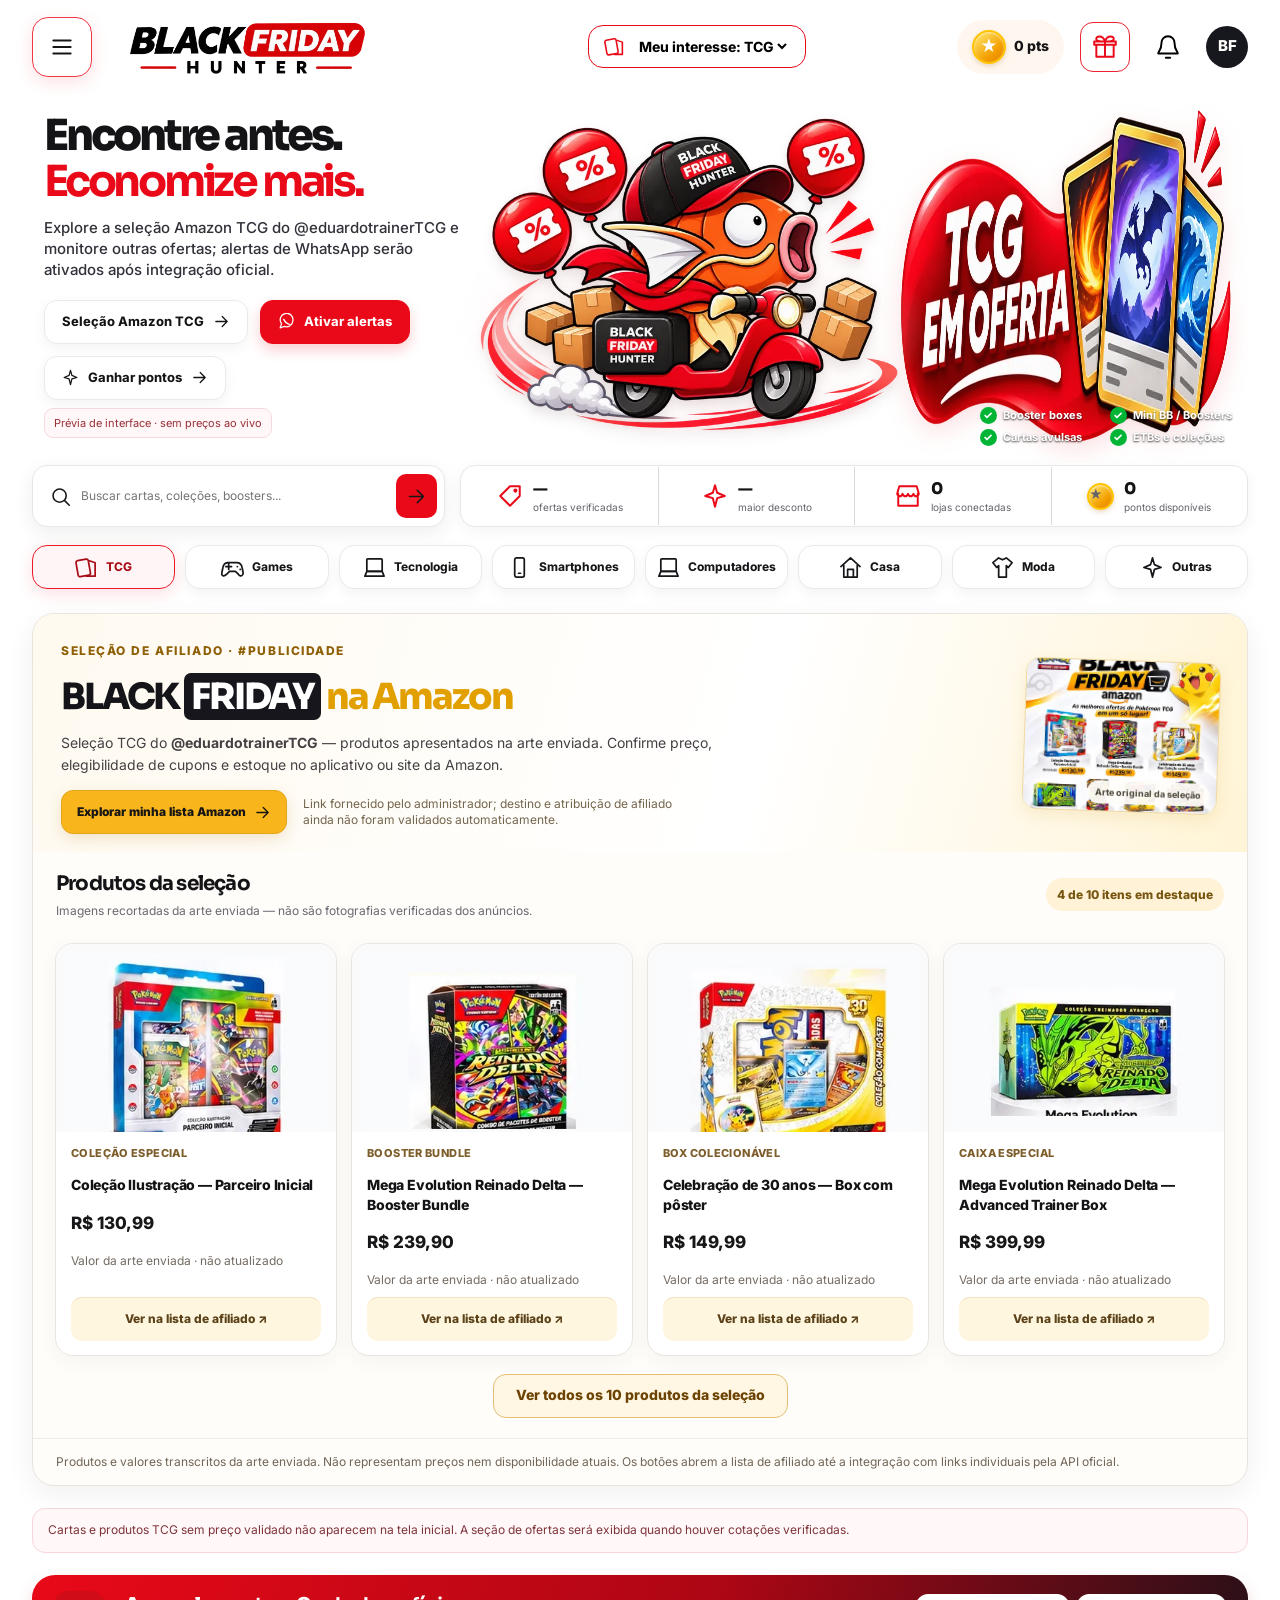
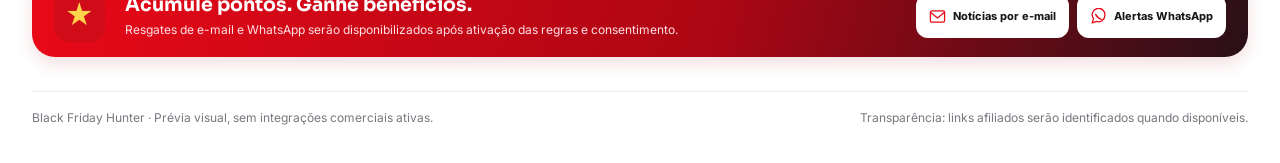
==== app/index.html @ 2cb8ea76 "fix(home): hide all unpriced TCG cards and seal displays, gate on verified visible BRL prices" ====
<!doctype html>
<html lang="pt-BR">
<head>
<meta charset="utf-8">
<meta name="viewport" content="width=device-width,initial-scale=1">
<meta name="theme-color" content="#ffffff">
<meta name="description" content="Black Friday Hunter — encontre oportunidades nas suas categorias e acompanhe alertas quando as integrações estiverem ativas.">
<link rel="manifest" href="/app/manifest.webmanifest">
<link rel="icon" type="image/png" href="/app/icon-192.png">
<link rel="preconnect" href="https://fonts.googleapis.com">
<link rel="preconnect" href="https://fonts.gstatic.com" crossorigin>
<link href="https://fonts.googleapis.com/css2?family=Inter:wght@400;500;600;700;800&family=Sora:wght@400;500;600;700;800&display=swap" rel="stylesheet">
<title>Black Friday Hunter — Encontre antes. Economize mais.</title>
<style>
:root{font-family:Inter,Arial,sans-serif;color:#141417;background:#fff;--ink:#141417;--red:#e90918;--darkred:#ac0713;--soft:#f7f7f9;--line:#e9e9ef;--muted:#696972;--radius:20px}*{box-sizing:border-box}html{scroll-behavior:smooth}body{margin:0}a{color:inherit;text-decoration:none}button,select,input{font:inherit}button{cursor:pointer}button:disabled{cursor:not-allowed}button:focus-visible,a:focus-visible,select:focus-visible,input:focus-visible{outline:3px solid #131317;outline-offset:3px}img{max-width:100%;display:block}[hidden]{display:none!important}.shell{max-width:1500px;width:calc(100% - 64px);margin-inline:auto}.muted{color:var(--muted)}.capsule{border-radius:999px}.icon{width:21px;height:21px;display:inline-block;vertical-align:middle;flex-shrink:0;fill:none;stroke:currentColor;stroke-width:1.8;stroke-linecap:round;stroke-linejoin:round}.icon.big{width:26px;height:26px}.icon.small{width:17px;height:17px}.header{height:93px;display:flex;align-items:center;justify-content:space-between;gap:25px}.left-nav,.right-nav{display:flex;align-items:center;gap:19px;min-width:0}.hamburger{display:grid;place-items:center;flex:none;width:60px;height:60px;border:1px solid #f03743;border-radius:16px;background:white;color:#161619;box-shadow:0 5px 18px #e5091420}.hamburger:hover{background:#fff7f8}.brand{width:325px;height:90px;object-fit:contain;object-position:left center}.interest-top{display:flex;gap:10px;align-items:center;border:1.5px solid var(--red);background:#fff;border-radius:15px;padding:10px 15px;color:var(--ink);min-width:0;white-space:nowrap}.interest-top select{border:0;outline:0;background:transparent;font-weight:750;max-width:185px;font-size:14px}.interest-top .icon{color:var(--red)}.right-nav{gap:16px}.points-head{background:#fff7ef;padding:10px 15px;display:flex;gap:8px;align-items:center;font-weight:800;font-size:14px}.coin{display:inline-grid;place-items:center;background:linear-gradient(140deg,#ffed75,#f4a000 65%,#e68100);color:#fff;border:2px solid #ffc400;box-shadow:inset 0 1px 2px #fff9,0 2px 5px #ad6b1a40;border-radius:50%;width:34px;height:34px;font-size:17px;flex-shrink:0}.icon-btn{position:relative;border:0;background:transparent;padding:9px;border-radius:12px}.icon-btn:hover{background:#f8f8f8}.gift{border:1.5px solid #ee222e;border-radius:13px;color:var(--red);padding:11px}.avatar{background:#17171e;color:#fff;font-size:15px;font-weight:800;width:42px;height:42px;border-radius:50%;display:grid;place-items:center}.hero{display:grid;grid-template-columns:38% 32% 30%;min-height:286px;align-items:center;position:relative;isolation:isolate}.hero-copy{position:relative;z-index:2;padding:12px 0 18px 12px}.hero h1{font-family:Sora,Inter,Arial,sans-serif;font-size:clamp(32px,3.35vw,54px);font-weight:800;line-height:1.08;letter-spacing:-.075em;margin:0 0 12px}.hero h1 strong{display:block;color:var(--red)}.hero p{font-size:15px;line-height:1.42;max-width:430px;margin:0;color:#303139;font-weight:500}.actions{display:flex;gap:12px;margin-top:19px;flex-wrap:wrap}.btn{font-size:13px;font-weight:750;border-radius:13px;border:1px solid #ece9eb;background:#fff;padding:11px 17px;display:inline-flex;align-items:center;justify-content:center;gap:9px;box-shadow:0 4px 14px #0000000d;white-space:nowrap}.btn.red{background:var(--red);color:#fff;border-color:var(--red);box-shadow:0 6px 14px #e9091833}.btn:hover{filter:brightness(.98)}.button-what{background:#0b9e5d;color:white;border-color:#0b9e5d}.hero-magikarp{height:100%;display:flex;justify-content:center;align-items:center;position:relative;overflow:visible;z-index:1}.hero-magikarp::after{content:"";position:absolute;inset:30% -10% 4%;z-index:-1;background:radial-gradient(ellipse,#fff1f2 0%,transparent 72%)}.hero-magikarp img{width:123%;max-width:none;max-height:330px;object-fit:contain;filter:drop-shadow(0 8px 6px #2d182312);animation:scooter-in 1.8s cubic-bezier(.15,.89,.28,1) both;transform-origin:45% 88%}@keyframes scooter-in{0%{opacity:0;transform:translate(85%,42%) rotate(18deg) scale(.65)}42%{opacity:1;transform:translate(21%,-8%) rotate(-9deg) scale(.87)}72%{transform:translate(-4%,4%) rotate(3deg) scale(1.02)}100%{opacity:1;transform:translate(0,0) rotate(0) scale(1)}}.tcg-hero{height:100%;position:relative;display:flex;align-items:center;z-index:0;overflow:hidden;padding:10px 0}.tcg-hero img{width:100%;max-width:100%;transform:none;filter:drop-shadow(0 8px 13px #d40b1820)}.hero-perks{position:absolute;right:16px;bottom:17px;display:grid;grid-template-columns:1fr 1fr;gap:5px 8px;font-size:11px;font-weight:750;color:#fff;max-width:370px;white-space:nowrap;text-shadow:0 1px 2px #000b}.hero-perks span::before{content:'✓';display:inline-grid;place-items:center;background:#00b535;color:white;border-radius:50%;width:17px;height:17px;margin-right:6px;text-shadow:none}.search-stats{display:grid;grid-template-columns:34% 1fr;gap:15px;align-items:stretch;margin-top:2px}.search{border:1px solid #e6e7eb;background:#fff;border-radius:15px;box-shadow:0 6px 20px #00000012;min-width:0;display:flex;align-items:center;gap:8px;padding:6px 7px 6px 17px}.search .icon{color:#17171a}.search input{min-width:0;flex:1;border:0;outline:0;font-size:12px;color:#29292e;background:transparent}.search button{width:41px;height:38px;display:grid;place-items:center;border:0;border-radius:10px;background:var(--red);color:white}.stats{border:1px solid #e6e7eb;border-radius:15px;display:grid;grid-template-columns:repeat(4,1fr);align-items:center;min-height:62px;box-shadow:0 4px 15px #0000000c;background:#fff}.stat{padding:10px 12px;display:flex;align-items:center;justify-content:center;gap:10px;min-width:0}.stat+.stat{border-left:1px solid #d8d9df}.stat .icon{color:var(--red);width:26px;height:26px}.stat strong{font-family:Sora,Inter,sans-serif;font-size:16px;font-weight:800;white-space:nowrap;display:block}.stat span{font-size:10px;display:block;color:#61636b}.notice{font-size:11px;color:#9b3038;background:#fff7f8;border:1px solid #f5d9dd;padding:6px 9px;border-radius:9px;display:inline-block;margin:8px 0 0}.categories{margin:18px 0 18px;display:grid;grid-template-columns:repeat(8,minmax(0,1fr));gap:10px}.cat{background:white;min-height:66px;border:1px solid #e9e9ec;box-shadow:0 5px 14px #1111110c;border-radius:15px;display:flex;gap:8px;align-items:center;justify-content:center;font-weight:750;font-size:12px;color:#16161a}.cat .icon{width:23px;height:23px}.cat.active{border-color:#ed1827;background:#fff5f6;color:#a70c15;box-shadow:0 5px 17px #e5091420}.cat:hover{border-color:#ff8a90}.section-heading{display:flex;align-items:center;justify-content:space-between;gap:12px;margin-bottom:13px}.section-heading h2{font-family:Sora,Inter,sans-serif;font-size:20px;letter-spacing:-.04em;margin:0;display:flex;align-items:center;gap:9px}.section-heading h2 .icon{color:var(--red);width:27px;height:27px}.section-heading a,.section-heading button{color:#26262b;font-size:12px;border:0;background:none;font-weight:700;white-space:nowrap}.sections{display:grid;grid-template-columns:1fr 1fr;gap:20px}.offer-panel{border:1px solid #ededf0;background:white;border-radius:20px;padding:15px 14px 16px;box-shadow:0 5px 18px #00000009;min-width:0}.offers{display:grid;grid-template-columns:repeat(3,minmax(0,1fr));gap:9px}.offer{background:white;border:1px solid #e9e9ed;border-radius:16px;padding:10px;box-shadow:0 4px 15px #0000000d;min-width:0;display:flex;flex-direction:column;gap:9px}.offer-art{height:125px;border-radius:13px;position:relative;display:grid;place-items:center;overflow:hidden;background:linear-gradient(150deg,#ededff,#fdf8ff 65%,#fae8e8)}.offer-art.pack{background:linear-gradient(155deg,#331a63,#8254ac 65%,#efbfd3)}.offer-art.etb{background:linear-gradient(145deg,#12121a,#25273d 70%,#4e4d73)}.offer-art.mini{background:linear-gradient(145deg,#273fa8,#9d3eaa 60%,#fcaa43)}.offer-art.cardfire{background:linear-gradient(140deg,#4a2118,#f19441,#b71224)}.offer-art.cardgold{background:linear-gradient(145deg,#f8d037,#f9fae5,#eeab36)}.offer-art.cardpurple{background:linear-gradient(135deg,#24133f,#684099,#b65ac5)}.offer-art::before{content:"";width:65px;height:90px;border-radius:8px;border:5px solid #eeddb9;background:radial-gradient(circle at 55% 42%,#f4f0ff 0,#6550b7 31%,#20154c 66%);box-shadow:8px 9px 0 #0002,0 3px 12px #0004;transform:rotate(-8deg)}.offer-art.etb::before{width:82px;height:85px;border-radius:8px;background:linear-gradient(135deg,#090b15,#3e3b67);border:3px solid #cfb75e;box-shadow:8px 6px 0 #17141a}.offer-art.mini::before{width:83px;height:82px;border:4px solid #eaf3ff;background:radial-gradient(circle,#a8eeff,#1d3c90 65%);transform:rotate(8deg)}.offer-art.cardfire::before{background:radial-gradient(circle at 60% 44%,#ffe77e,#ec631b 32%,#731b19 65%)}.offer-art.cardgold::before{background:radial-gradient(circle at 60% 35%,#ffeb7c,#f0a817 45%,#454082 75%)}.offer-art.cardpurple::before{background:radial-gradient(circle,#c5aeff,#68259b 48%,#120d2b)}.offer-art .symbol{position:absolute;color:#fff9;font-size:45px;font-weight:900;font-family:Sora,sans-serif;transform:rotate(-7deg);text-shadow:0 3px 8px #0007}.offer-art.real-card{height:152px;background:linear-gradient(155deg,#fff7f8,#fafafb 56%,#fff);padding:9px;border:1px solid #f4eeee}.offer-art.real-card::before{display:none}.offer-art.real-card img{height:100%;width:auto;max-width:100%;max-height:100%;object-fit:contain;filter:drop-shadow(0 6px 5px #13131a22);transition:transform .2s ease}.offer-art.real-card:hover img{transform:translateY(-2px)}@media(prefers-reduced-motion:reduce){.offer-art.real-card img{transition:none}}.offer-art .illustration-tag{position:absolute;bottom:4px;right:5px;background:#fffdf9e6;border:1px solid #fff;border-radius:8px;padding:3px 5px;font-size:9px;color:#554f66;font-weight:750}.offer-copy{display:flex;flex-direction:column;gap:3px;min-height:40px}.offer h3{font-size:12px;margin:0;font-weight:800;line-height:1.25}.offer small{font-size:10px;color:#777780;line-height:1.3}.offer .disabled-price{color:#a41621;font-size:12px;font-weight:800}.offer-footer{margin-top:auto;display:flex;align-items:center;justify-content:space-between;gap:5px;flex-wrap:wrap}.market{border:1px solid #f0dde1;border-radius:8px;font-size:9px;font-weight:800;padding:5px 7px}.market.shopee{color:#ee4d2d;background:#fff1ee}.market.ml{color:#433c00;background:#fffce3;border-color:#f5eeba}.waiting{font-size:9px;color:#a46b15;background:#fff4db;border-radius:8px;padding:5px 7px}.mini-ribbon{display:block;margin:13px 0 0;border:1px solid #f8d5d9;background:#fff7f8;border-radius:13px;padding:10px 13px;color:#7e353a;font-size:11px;line-height:1.4}.reward{background:linear-gradient(105deg,#e90918 0%,#ad0614 56%,#291018 100%);color:white;min-height:82px;border-radius:23px;margin:22px 0 34px;padding:14px 22px;display:grid;grid-template-columns:auto 1fr auto;align-items:center;gap:20px;box-shadow:0 7px 18px #9b0b1b22}.reward-coins{font-size:28px;color:#ffd44a;background:#d10c19;display:grid;place-items:center;width:51px;height:51px;border-radius:14px}.reward h2{font-family:Sora,Inter,sans-serif;margin:0 0 3px;font-size:18px}.reward p{margin:0;font-size:11px;color:#ffe0e3}.reward-options{display:flex;gap:8px;flex-wrap:wrap;justify-content:flex-end}.reward-options button{border:0;background:#fff;color:#18181c;border-radius:12px;padding:12px 13px;font-weight:750;font-size:11px;display:flex;gap:7px;align-items:center}.reward-options button .icon{color:var(--red)}.footer{padding:18px 0 36px;border-top:1px solid var(--line);display:flex;gap:14px;align-items:center;justify-content:space-between;font-size:11px;color:#77777f}.overlay{position:fixed;inset:0;background:#1d171bb0;z-index:20}.drawer{position:fixed;inset:0 auto 0 0;width:min(345px,86vw);height:100dvh;padding:23px;background:white;z-index:21;box-shadow:12px 0 40px #0002}.drawer-top{display:flex;align-items:center;justify-content:space-between;padding-bottom:15px;border-bottom:1px solid var(--line)}.drawer-top img{width:200px}.drawer .links{padding-top:16px;display:grid;gap:5px}.drawer .links a{padding:13px 12px;border-radius:12px;font-weight:650;font-size:14px;display:flex;align-items:center;gap:12px}.drawer .links a:hover{background:#fff0f1}.drawer-note{border-top:1px solid var(--line);margin-top:20px;padding-top:17px;color:#777;font-size:12px;line-height:1.5}.modal{position:fixed;top:50%;left:50%;transform:translate(-50%,-50%);width:min(450px,92vw);border-radius:24px;background:white;padding:25px;z-index:31;box-shadow:0 24px 80px #0004}.modal h2{font-family:Sora,Inter,sans-serif;font-size:23px;margin:5px 0 10px}.modal p{color:#64646b;line-height:1.6;font-size:14px}.modal-actions{display:flex;justify-content:flex-end;margin-top:18px}.sr-only{position:absolute;width:1px;height:1px;overflow:hidden;clip:rect(0,0,0,0);white-space:nowrap}
@media(max-width:1180px){.shell{width:calc(100% - 36px)}.header{gap:13px}.brand{width:260px}.hero{grid-template-columns:39% 30% 31%}.hero h1{font-size:clamp(28px,3.5vw,45px)}.hero-perks{font-size:9px;bottom:20px}.hero-magikarp img{max-height:280px}.offers{grid-template-columns:repeat(3,minmax(0,1fr))}.offer-art{height:104px}.stats .stat{gap:6px}.stat .icon{width:22px;height:22px}.stat strong{font-size:14px}.interest-top{padding:8px 10px}.interest-top select{max-width:135px}.reward{grid-template-columns:auto 1fr}.reward-options{grid-column:1/-1;justify-content:center}}
@media(max-width:850px){.shell{width:calc(100% - 30px)}.header{height:76px}.brand{width:200px;height:70px}.interest-top{margin-left:auto}.right-nav{gap:6px}.right-nav .points-head{display:none}.right-nav .gift{display:none}.hero{grid-template-columns:49% 51%;min-height:365px}.hero-copy{padding-left:4px}.hero-magikarp{grid-column:2;grid-row:1}.hero-magikarp img{width:130%}.tcg-hero{display:none}.hero h1{font-size:clamp(30px,4.5vw,40px)}.search-stats{grid-template-columns:1fr}.stats{min-height:65px}.categories{grid-template-columns:repeat(4,minmax(0,1fr))}.sections{grid-template-columns:1fr}.offer-art{height:140px}}
@media(max-width:560px){.shell{width:calc(100% - 28px)}.header{height:66px;gap:7px}.left-nav{gap:7px}.hamburger{height:42px;width:42px;border-radius:12px;box-shadow:none}.brand{width:163px;height:55px}.interest-top{border-radius:10px;padding:8px 5px;gap:3px}.interest-top select{font-size:11px;max-width:69px}.interest-top .icon{display:none}.right-nav .icon-btn{display:none}.right-nav .avatar{width:30px;height:30px;font-size:10px}.right-nav{gap:4px}.hero{display:flex;flex-direction:column;min-height:0;align-items:stretch}.hero-copy{padding:16px 7px 0}.hero h1{font-size:37px;margin-bottom:9px}.hero p{font-size:13px;max-width:none}.actions{margin-top:14px}.btn{padding:10px 11px;font-size:11px}.hero-magikarp{height:235px;margin-top:6px;overflow:hidden}.hero-magikarp img{width:104%;max-height:240px}.search-stats{margin-top:7px}.search{min-height:52px}.stats{grid-template-columns:repeat(2,1fr);min-height:110px}.stat:nth-child(3){border-left:0;border-top:1px solid #d8d9df}.stat:nth-child(4){border-top:1px solid #d8d9df}.stat .icon{height:19px;width:19px}.stat strong{font-size:13px}.stat span{font-size:9px}.categories{margin:13px 0;grid-template-columns:repeat(4,minmax(0,1fr));gap:7px}.cat{min-height:60px;border-radius:11px;flex-direction:column;gap:4px;font-size:10px}.cat .icon{width:20px;height:20px}.section-heading h2{font-size:17px}.offer-panel{padding:12px 9px;border-radius:15px}.offers{grid-template-columns:repeat(3,minmax(0,1fr));gap:6px}.offer{padding:6px;border-radius:11px;gap:6px}.offer-art{height:98px;border-radius:9px}.offer-art::before{width:47px;height:67px;border-width:3px}.offer-art.etb::before,.offer-art.mini::before{width:57px;height:65px}.offer-art .symbol{font-size:31px}.offer-art .illustration-tag{font-size:7px}.offer h3{font-size:10px}.offer small,.offer .disabled-price{font-size:9px}.market,.waiting{font-size:8px;padding:4px}.reward{border-radius:17px;grid-template-columns:auto 1fr;gap:8px;padding:12px}.reward-coins{width:40px;height:40px;font-size:21px}.reward h2{font-size:14px}.reward p{font-size:10px}.reward-options{justify-content:stretch;display:grid;grid-template-columns:1fr 1fr}.reward-options button{padding:9px;font-size:10px}.footer{flex-direction:column;gap:4px;align-items:flex-start}}
@media(prefers-reduced-motion:reduce){.hero-magikarp img{animation:none;transform:none;opacity:1}html{scroll-behavior:auto}}

html,body{overflow-x:clip}
/* Campanha de afiliado Amazon: curadoria do usuário, sem supor preços em tempo real. */
.amazon-campaign{border:1px solid #e9e5de;border-radius:23px;overflow:hidden;background:#fffdf9;box-shadow:0 8px 28px #2a170410;margin:18px 0 25px}
.amazon-heading-row{display:grid;grid-template-columns:1fr 200px;gap:18px;padding:22px 25px 15px;align-items:center;background:linear-gradient(105deg,#fffaf0,#fff 60%,#fff4d6)}
.amazon-eyebrow{font-size:11px;letter-spacing:.13em;text-transform:uppercase;font-weight:800;color:#8e5f05}
.amazon-heading-copy h2{font-family:Sora,Inter,Arial,sans-serif;font-size:clamp(23px,3vw,36px);letter-spacing:-.06em;margin:8px 0 9px;color:#151519;font-weight:800}
.amazon-heading-copy h2 span{color:#fff;background:#16161c;border-radius:7px;padding:1px 7px}
.amazon-heading-copy h2 b{font-weight:800;color:#e1a000}
.amazon-heading-copy p{font-size:13px;line-height:1.55;max-width:660px;margin:0;color:#444044}
.amazon-heading-actions{display:flex;align-items:center;gap:16px;margin-top:15px;flex-wrap:wrap}
.amazon-main-cta{display:inline-flex;align-items:center;gap:8px;background:#f9b51c;color:#181614;border:1px solid #e0a619;border-radius:12px;padding:12px 15px;font-size:12px;font-weight:850;box-shadow:0 5px 16px #b37a1630;white-space:nowrap}
.amazon-main-cta:hover,.amazon-list-link:hover{filter:brightness(.96)}
.amazon-caption{font-size:10px;color:#74654d;max-width:320px;line-height:1.4}
.amazon-poster{height:152px;overflow:hidden;position:relative;border:1px solid #efd9a4;border-radius:14px;transform:rotate(2deg);background:#fff;box-shadow:0 6px 18px #d4a42e28}
.amazon-poster img{width:100%;height:100%;object-fit:cover;object-position:50% 18%}
.amazon-poster span{position:absolute;bottom:7px;right:7px;border-radius:20px;background:#fffdf9ee;color:#524d40;font-size:9px;padding:5px 8px;font-weight:750}
.amazon-catalog-toolbar{padding:15px 25px 10px;display:flex;align-items:center;justify-content:space-between;gap:10px}
.amazon-catalog-toolbar h3{font-family:Sora,Inter,sans-serif;letter-spacing:-.04em;font-size:17px;margin:0 0 3px}
.amazon-catalog-toolbar p{font-size:11px;color:var(--muted);margin:0}
.amazon-count{white-space:nowrap;background:#fff2d6;padding:8px 11px;border-radius:999px;font-size:11px;font-weight:800;color:#765510}
.amazon-grid{padding:10px 17px 20px;display:grid;grid-template-columns:repeat(5,minmax(0,1fr));gap:11px}
.amazon-item{border:1px solid #e9e6e0;border-radius:16px;background:#fff;min-width:0;display:flex;flex-direction:column;overflow:hidden;box-shadow:0 5px 16px #1b15250a}
.amazon-item-photo{height:146px;background:#f9fafc;padding:5px;display:grid;place-items:center;overflow:hidden}
.amazon-item-photo img{height:100%;width:100%;object-fit:contain}
.amazon-item-info{padding:11px 12px;flex:1}
.amazon-kind{display:block;text-transform:uppercase;font-size:9px;letter-spacing:.05em;font-weight:800;color:#7d5e2b}
.amazon-item h3{font-size:12px;line-height:1.34;min-height:49px;margin:7px 0 9px;font-weight:800}
.amazon-price{font-size:12px;font-weight:850;color:#171719;margin:0 0 5px}
.amazon-validation{font-size:10px;color:#866f5d}
.amazon-list-link{display:flex;align-items:center;justify-content:center;gap:5px;padding:11px 8px;background:#fff6df;border-top:1px solid #f4e4bd;font-size:11px;font-weight:800;color:#5a4118}
.amazon-disclosure{border-top:1px solid #f0ece4;margin:0;padding:10px 25px 14px;color:#706557;font-size:10px;line-height:1.55}
@media(max-width:1100px){.amazon-grid{grid-template-columns:repeat(3,minmax(0,1fr))}} 
@media(max-width:700px){.amazon-heading-row{grid-template-columns:1fr;padding:17px;gap:10px}.amazon-heading-copy h2{font-size:25px}.amazon-poster{height:118px;width:155px;display:none}.amazon-catalog-toolbar{padding:14px 16px 5px}.amazon-catalog-toolbar h3{font-size:15px}.amazon-count{font-size:10px}.amazon-grid{grid-template-columns:repeat(2,minmax(0,1fr));gap:9px;padding:10px}.amazon-item-photo{height:122px}.amazon-item h3{font-size:11px;min-height:56px}.amazon-item-info{padding:10px}.amazon-price{font-size:11px}.amazon-list-link{font-size:10px}.amazon-disclosure{padding:10px 14px}.amazon-heading-actions{gap:8px}}
@media(max-width:360px){.amazon-grid{grid-template-columns:1fr}.amazon-item h3{min-height:auto}}
.amazon-price-origin{display:block;margin-top:5px;font-size:10px;color:#746b62;line-height:1.35}.amazon-price.unknown{font-size:12px;color:#65646a}.amazon-item-info{display:flex;flex-direction:column}.amazon-list-link{margin-top:auto}
</style>
<link rel="stylesheet" href="/app/css/fidelity-v5.css">
</head>
<body>
<a class="skip-link" href="#categorias">Ir para categorias de interesse</a>
<svg style="display:none" aria-hidden="true" xmlns="http://www.w3.org/2000/svg"><symbol id="i-menu" viewBox="0 0 24 24"><path d="M4 6h16M4 12h16M4 18h16"/></symbol><symbol id="i-search" viewBox="0 0 24 24"><circle cx="11" cy="11" r="7.5"/><path d="m17 17 5 5"/></symbol><symbol id="i-bell" viewBox="0 0 24 24"><path d="M18 8a6 6 0 0 0-12 0c0 7-3 8-3 10h18c0-2-3-3-3-10M10 22h4"/></symbol><symbol id="i-gift" viewBox="0 0 24 24"><path d="M4 10h16v11H4zM2 7h20v3H2zM12 7v14M12 7c-2-7-9-5-8-2 .5 2 5 2 8 2M12 7c2-7 9-5 8-2-.5 2-5 2-8 2"/></symbol><symbol id="i-arrow" viewBox="0 0 24 24"><path d="M4 12h16m-7-7 7 7-7 7"/></symbol><symbol id="i-card" viewBox="0 0 24 24"><rect x="2" y="4" width="13" height="17" rx="2" transform="rotate(-10 8 12)"/><path d="m15 5 6 2v14h-9"/></symbol><symbol id="i-tag" viewBox="0 0 24 24"><path d="M3 12 12 3h9v9l-9 9z"/><circle cx="17" cy="7" r="1"/></symbol><symbol id="i-store" viewBox="0 0 24 24"><path d="M3 10v11h18V10M2 10l2-7h16l2 7M2 10c1 3 4 3 5 0 1 3 4 3 5 0 1 3 4 3 5 0 1 3 4 3 5 0"/></symbol><symbol id="i-game" viewBox="0 0 24 24"><path d="M7 7h10a6 6 0 0 1 5 5l1 5c.5 4-3 5-5 2l-3-3H9l-3 3c-3 3-6 2-5-2l1-5a6 6 0 0 1 5-5ZM5 11h6M8 8v6M17 11h.1M20 14h.1"/></symbol><symbol id="i-laptop" viewBox="0 0 24 24"><rect x="4" y="3" width="16" height="13" rx="1"/><path d="m2 21 2-5h16l2 5z"/></symbol><symbol id="i-phone" viewBox="0 0 24 24"><rect x="7" y="2" width="10" height="20" rx="2"/><path d="M11 18h2"/></symbol><symbol id="i-house" viewBox="0 0 24 24"><path d="m2 11 10-9 10 9M5 10v12h14V10M9 22v-8h6v8"/></symbol><symbol id="i-shirt" viewBox="0 0 24 24"><path d="m8 2 4 2 4-2 6 5-4 5-2-2v12H8V10l-2 2-4-5z"/></symbol><symbol id="i-spark" viewBox="0 0 24 24"><path d="m12 2 2 7 7 3-7 2-2 8-2-8-7-2 7-3z"/></symbol><symbol id="i-mail" viewBox="0 0 24 24"><rect x="2" y="4" width="20" height="16" rx="2"/><path d="m2 6 10 8L22 6"/></symbol><symbol id="i-message" viewBox="0 0 24 24"><path d="M21 11a9 9 0 0 1-12 8l-6 2 2-6A9 9 0 1 1 21 11Z"/><path d="M8 9c2 4 4 6 8 7"/></symbol><symbol id="i-cross" viewBox="0 0 24 24"><path d="M5 5 19 19M19 5 5 19"/></symbol></svg>
<header class="shell header" id="top"><div class="left-nav"><button class="hamburger" id="menu-toggle" aria-label="Abrir menu" aria-controls="drawer" aria-expanded="false"><svg class="icon big"><use href="#i-menu"/></svg></button><a href="#top" aria-label="Início Black Friday Hunter"><img class="brand" src="/app/assets/logo-v4.webp" alt="Black Friday Hunter" width="325" height="108" /></a></div><label class="interest-top" for="interest"><svg class="icon"><use href="#i-card"/></svg><span class="sr-only">Minha categoria de interesse</span><select id="interest"><option value="TCG">Meu interesse: TCG</option><option value="TECH">Tecnologia</option><option value="GAMES">Games</option><option value="HOME">Casa</option></select></label><div class="right-nav"><div class="points-head capsule"><span class="coin">★</span><span>0 <span class="sr-only">pontos</span>pts</span></div><button class="icon-btn gift" type="button" data-modal="rewards" aria-label="Recompensas"><svg class="icon big"><use href="#i-gift"/></svg></button><button class="icon-btn" type="button" data-modal="notifications" aria-label="Notificações"><svg class="icon big"><use href="#i-bell"/></svg></button><button class="icon-btn avatar" data-modal="account" aria-label="Conta">BF</button></div></header>
<main class="shell">
<section class="hero" aria-label="Black Friday Hunter"><div class="hero-copy"><h1>Encontre antes.<strong>Economize mais.</strong></h1><p id="hero-desc">Promoções de TCG e colecionáveis com monitoramento inteligente e alertas no WhatsApp quando habilitados.</p><div class="actions"><a class="btn" id="amazon-hero-link" href="https://amzn.to/4846Sow" target="_blank" rel="noopener noreferrer sponsored">Seleção Amazon TCG <svg class="icon small" aria-hidden="true"><use href="#i-arrow"/></svg></a><button class="btn red" type="button" data-modal="notifications"><svg class="icon small"><use href="#i-message"/></svg> Ativar alertas</button><a class="btn" href="#recompensas"><svg class="icon small"><use href="#i-spark"/></svg> Ganhar pontos <svg class="icon small"><use href="#i-arrow"/></svg></a></div><span class="notice">Prévia de interface · sem preços ao vivo</span></div><div class="hero-magikarp"><img src="/app/assets/magikarp-scooter.webp" alt="Magikarp na scooter vermelha com balões de cupons de desconto" width="760" height="570" /></div><div class="mobile-tcg-art" id="mobile-tcg-art"><img src="/app/assets/banner-tcg.webp" alt="Banner editorial TCG em oferta, arte original do Black Friday Hunter" width="1050" height="350" loading="lazy" decoding="async"></div><div class="tcg-hero" id="tcg-hero"><img src="/app/assets/banner-tcg.webp" alt="Arte TCG em oferta com três cartas ilustrativas" width="1050" height="350"/><div class="hero-perks"><span>Booster boxes</span><span>Mini BB / Boosters</span><span>Cartas avulsas</span><span>ETBs e coleções</span></div></div></section>
<div class="search-stats"><form class="search" id="search-form" role="search"><svg class="icon"><use href="#i-search"/></svg><label class="sr-only" for="query">Buscar</label><input id="query" type="search" placeholder="Buscar cartas, coleções, boosters..." autocomplete="off"/><button aria-label="Buscar"><svg class="icon"><use href="#i-arrow"/></svg></button></form><section class="stats" aria-label="Indicadores do Black Friday Hunter"><div class="stat"><svg class="icon"><use href="#i-tag"/></svg><div><strong>—</strong><span>ofertas verificadas</span></div></div><div class="stat"><svg class="icon"><use href="#i-spark"/></svg><div><strong>—</strong><span>maior desconto</span></div></div><div class="stat"><svg class="icon"><use href="#i-store"/></svg><div><strong>0</strong><span>lojas conectadas</span></div></div><div class="stat"><span class="coin" style="width:27px;height:27px;font-size:13px">★</span><div><strong>0</strong><span>pontos disponíveis</span></div></div></section></div>
<nav class="categories" id="categorias" aria-label="Categorias"><button class="cat active" data-interest="TCG"><svg class="icon"><use href="#i-card"/></svg>TCG</button><button class="cat" data-interest="GAMES"><svg class="icon"><use href="#i-game"/></svg>Games</button><button class="cat" data-interest="TECH"><svg class="icon"><use href="#i-laptop"/></svg>Tecnologia</button><button class="cat" data-interest="TECH"><svg class="icon"><use href="#i-phone"/></svg>Smartphones</button><button class="cat" data-interest="TECH"><svg class="icon"><use href="#i-laptop"/></svg>Computadores</button><button class="cat" data-interest="HOME"><svg class="icon"><use href="#i-house"/></svg>Casa</button><button class="cat" data-interest="HOME"><svg class="icon"><use href="#i-shirt"/></svg>Moda</button><button class="cat" data-interest="HOME"><svg class="icon"><use href="#i-spark"/></svg>Outras</button></nav>

<section class="amazon-campaign" id="amazon-curadoria" aria-labelledby="amazon-heading" data-source="user-submitted-promo-art" data-verified="false">
  <div class="amazon-heading-row"><div class="amazon-heading-copy">
    <span class="amazon-eyebrow">Seleção de afiliado · #publicidade</span>
    <h2 id="amazon-heading">BLACK <span>FRIDAY</span> <b>na Amazon</b></h2>
    <p>Seleção TCG do <strong>@eduardotrainerTCG</strong> — produtos apresentados na arte enviada. Confirme preço, elegibilidade de cupons e estoque no aplicativo ou site da Amazon.</p>
    <div class="amazon-heading-actions"><a href="https://amzn.to/4846Sow" class="amazon-main-cta" target="_blank" rel="noopener noreferrer sponsored">Explorar minha lista Amazon <svg class="icon small" aria-hidden="true"><use href="#i-arrow"/></svg></a><span class="amazon-caption">Link fornecido pelo administrador; destino e atribuição de afiliado ainda não foram validados automaticamente.</span></div>
  </div><div class="amazon-poster"><img src="/app/assets/amazon/catalogo-enviado.webp" alt="Arte enviada com produtos de Pokémon TCG selecionados para a Black Friday da Amazon" loading="lazy" width="650" height="869"><span>Arte original da seleção</span></div></div>
  <div class="amazon-catalog-toolbar"><div><h3>Produtos da seleção</h3><p>Imagens recortadas da arte enviada — não são fotografias verificadas dos anúncios.</p></div><span class="amazon-count" id="amazon-result-count" role="status" aria-live="polite">10 itens da arte</span></div>
  <div class="amazon-grid" id="amazon-grid" aria-live="polite"><article class="amazon-item" data-product="coleção ilustração — parceiro inicial">
  <div class="amazon-item-photo"><img src="/app/assets/amazon/colecao-parceiro-inicial.webp" width="360" height="270" loading="lazy" alt="Recorte da arte enviada: Coleção Ilustração — Parceiro Inicial"></div>
  <div class="amazon-item-info"><span class="amazon-kind">Coleção especial</span><h3>Coleção Ilustração — Parceiro Inicial</h3><p class="amazon-price">Consultar preço na Amazon</p><span class="amazon-validation">Preço e disponibilidade não verificados</span></div>
  <a class="amazon-list-link" target="_blank" rel="noopener noreferrer sponsored" href="https://amzn.to/4846Sow" aria-label="Abrir sua seleção Amazon para conferir Coleção Ilustração — Parceiro Inicial">Abrir seleção Amazon <svg class="icon small" aria-hidden="true"><use href="#i-arrow"/></svg></a>
</article><article class="amazon-item" data-product="mega evolution reinado delta — booster bundle">
  <div class="amazon-item-photo"><img src="/app/assets/amazon/reinado-delta-bundle.webp" width="360" height="270" loading="lazy" alt="Recorte da arte enviada: Mega Evolution Reinado Delta — Booster Bundle"></div>
  <div class="amazon-item-info"><span class="amazon-kind">Booster bundle</span><h3>Mega Evolution Reinado Delta — Booster Bundle</h3><p class="amazon-price">Consultar preço na Amazon</p><span class="amazon-validation">Preço e disponibilidade não verificados</span></div>
  <a class="amazon-list-link" target="_blank" rel="noopener noreferrer sponsored" href="https://amzn.to/4846Sow" aria-label="Abrir sua seleção Amazon para conferir Mega Evolution Reinado Delta — Booster Bundle">Abrir seleção Amazon <svg class="icon small" aria-hidden="true"><use href="#i-arrow"/></svg></a>
</article><article class="amazon-item" data-product="celebração de 30 anos — box com pôster">
  <div class="amazon-item-photo"><img src="/app/assets/amazon/celebracao-poster.webp" width="360" height="270" loading="lazy" alt="Recorte da arte enviada: Celebração de 30 anos — Box com pôster"></div>
  <div class="amazon-item-info"><span class="amazon-kind">Box colecionável</span><h3>Celebração de 30 anos — Box com pôster</h3><p class="amazon-price">Consultar preço na Amazon</p><span class="amazon-validation">Preço e disponibilidade não verificados</span></div>
  <a class="amazon-list-link" target="_blank" rel="noopener noreferrer sponsored" href="https://amzn.to/4846Sow" aria-label="Abrir sua seleção Amazon para conferir Celebração de 30 anos — Box com pôster">Abrir seleção Amazon <svg class="icon small" aria-hidden="true"><use href="#i-arrow"/></svg></a>
</article><article class="amazon-item" data-product="mega evolution reinado delta — advanced trainer box">
  <div class="amazon-item-photo"><img src="/app/assets/amazon/reinado-delta-atb.webp" width="360" height="270" loading="lazy" alt="Recorte da arte enviada: Mega Evolution Reinado Delta — Advanced Trainer Box"></div>
  <div class="amazon-item-info"><span class="amazon-kind">Caixa especial</span><h3>Mega Evolution Reinado Delta — Advanced Trainer Box</h3><p class="amazon-price">Consultar preço na Amazon</p><span class="amazon-validation">Preço e disponibilidade não verificados</span></div>
  <a class="amazon-list-link" target="_blank" rel="noopener noreferrer sponsored" href="https://amzn.to/4846Sow" aria-label="Abrir sua seleção Amazon para conferir Mega Evolution Reinado Delta — Advanced Trainer Box">Abrir seleção Amazon <svg class="icon small" aria-hidden="true"><use href="#i-arrow"/></svg></a>
</article><article class="amazon-item" data-product="mega evolution reinado delta — sleeved booster">
  <div class="amazon-item-photo"><img src="/app/assets/amazon/reinado-delta-sleeved.webp" width="360" height="270" loading="lazy" alt="Recorte da arte enviada: Mega Evolution Reinado Delta — Sleeved Booster"></div>
  <div class="amazon-item-info"><span class="amazon-kind">Booster avulso</span><h3>Mega Evolution Reinado Delta — Sleeved Booster</h3><p class="amazon-price">Consultar preço na Amazon</p><span class="amazon-validation">Preço e disponibilidade não verificados</span></div>
  <a class="amazon-list-link" target="_blank" rel="noopener noreferrer sponsored" href="https://amzn.to/4846Sow" aria-label="Abrir sua seleção Amazon para conferir Mega Evolution Reinado Delta — Sleeved Booster">Abrir seleção Amazon <svg class="icon small" aria-hidden="true"><use href="#i-arrow"/></svg></a>
</article><article class="amazon-item" data-product="30th celebration — booster bundle pt-br">
  <div class="amazon-item-photo"><img src="/app/assets/amazon/celebracao-bundle.webp" width="360" height="270" loading="lazy" alt="Recorte da arte enviada: 30th Celebration — Booster Bundle PT-BR"></div>
  <div class="amazon-item-info"><span class="amazon-kind">Booster bundle</span><h3>30th Celebration — Booster Bundle PT-BR</h3><p class="amazon-price">Consultar preço na Amazon</p><span class="amazon-validation">Preço e disponibilidade não verificados</span></div>
  <a class="amazon-list-link" target="_blank" rel="noopener noreferrer sponsored" href="https://amzn.to/4846Sow" aria-label="Abrir sua seleção Amazon para conferir 30th Celebration — Booster Bundle PT-BR">Abrir seleção Amazon <svg class="icon small" aria-hidden="true"><use href="#i-arrow"/></svg></a>
</article><article class="amazon-item" data-product="mega evolution reinado delta — booster box">
  <div class="amazon-item-photo"><img src="/app/assets/amazon/reinado-delta-box.webp" width="360" height="270" loading="lazy" alt="Recorte da arte enviada: Mega Evolution Reinado Delta — Booster Box"></div>
  <div class="amazon-item-info"><span class="amazon-kind">Booster box</span><h3>Mega Evolution Reinado Delta — Booster Box</h3><p class="amazon-price">Consultar preço na Amazon</p><span class="amazon-validation">Preço e disponibilidade não verificados</span></div>
  <a class="amazon-list-link" target="_blank" rel="noopener noreferrer sponsored" href="https://amzn.to/4846Sow" aria-label="Abrir sua seleção Amazon para conferir Mega Evolution Reinado Delta — Booster Box">Abrir seleção Amazon <svg class="icon small" aria-hidden="true"><use href="#i-arrow"/></svg></a>
</article><article class="amazon-item" data-product="mega evolução caos ascendente — booster box">
  <div class="amazon-item-photo"><img src="/app/assets/amazon/caos-ascendente-box.webp" width="360" height="270" loading="lazy" alt="Recorte da arte enviada: Mega Evolução Caos Ascendente — Booster Box"></div>
  <div class="amazon-item-info"><span class="amazon-kind">Booster box</span><h3>Mega Evolução Caos Ascendente — Booster Box</h3><p class="amazon-price">Consultar preço na Amazon</p><span class="amazon-validation">Preço e disponibilidade não verificados</span></div>
  <a class="amazon-list-link" target="_blank" rel="noopener noreferrer sponsored" href="https://amzn.to/4846Sow" aria-label="Abrir sua seleção Amazon para conferir Mega Evolução Caos Ascendente — Booster Box">Abrir seleção Amazon <svg class="icon small" aria-hidden="true"><use href="#i-arrow"/></svg></a>
</article><article class="amazon-item" data-product="mega evolução escuridão absoluta — sleeved booster">
  <div class="amazon-item-photo"><img src="/app/assets/amazon/escuridao-sleeved.webp" width="360" height="270" loading="lazy" alt="Recorte da arte enviada: Mega Evolução Escuridão Absoluta — Sleeved Booster"></div>
  <div class="amazon-item-info"><span class="amazon-kind">Booster avulso</span><h3>Mega Evolução Escuridão Absoluta — Sleeved Booster</h3><p class="amazon-price">Consultar preço na Amazon</p><span class="amazon-validation">Preço e disponibilidade não verificados</span></div>
  <a class="amazon-list-link" target="_blank" rel="noopener noreferrer sponsored" href="https://amzn.to/4846Sow" aria-label="Abrir sua seleção Amazon para conferir Mega Evolução Escuridão Absoluta — Sleeved Booster">Abrir seleção Amazon <svg class="icon small" aria-hidden="true"><use href="#i-arrow"/></svg></a>
</article><article class="amazon-item" data-product="celebração de 30 anos — blister duplo">
  <div class="amazon-item-photo"><img src="/app/assets/amazon/celebracao-blister.webp" width="360" height="270" loading="lazy" alt="Recorte da arte enviada: Celebração de 30 anos — Blister Duplo"></div>
  <div class="amazon-item-info"><span class="amazon-kind">Blister colecionável</span><h3>Celebração de 30 anos — Blister Duplo</h3><p class="amazon-price">Consultar preço na Amazon</p><span class="amazon-validation">Preço e disponibilidade não verificados</span></div>
  <a class="amazon-list-link" target="_blank" rel="noopener noreferrer sponsored" href="https://amzn.to/4846Sow" aria-label="Abrir sua seleção Amazon para conferir Celebração de 30 anos — Blister Duplo">Abrir seleção Amazon <svg class="icon small" aria-hidden="true"><use href="#i-arrow"/></svg></a>
</article></div>
  <div class="amazon-expand-wrap"><button type="button" class="amazon-expand" id="amazon-show-all" aria-expanded="false" aria-controls="amazon-grid">Ver todos os produtos da seleção</button></div>
  <p class="amazon-empty" id="amazon-empty" role="status" hidden>Nenhum item da seleção corresponde à sua busca.</p>
  <p class="amazon-disclosure" id="amazon-disclosure" role="note"><strong>Transparência:</strong> estes itens foram identificados na imagem enviada pelo usuário, não obtidos diretamente da API da Amazon. Os preços mostrados na arte não são tratados como atuais. Ao abrir um link de afiliado, o responsável pela seleção pode receber comissão, sem custo adicional ao comprador.</p>
</section>

<div class="sections" id="ofertas" hidden aria-label="Ofertas TCG com preços confirmados"><section class="offer-panel" id="tcg-boxes" aria-label="Booster boxes e coleções"><div class="section-heading"><h2><svg class="icon"><use href="#i-card"/></svg>Booster boxes e coleções</h2><button type="button" data-modal="integrations">Sobre os dados</button></div><p class="carousel-hint">Deslize para explorar as categorias de produtos selados</p><div class="offers" tabindex="0" role="region" aria-label="Categorias de produtos selados, navegação horizontal"><article class="offer"><div class="offer-art sealed-product"><img src="/app/assets/amazon/reinado-delta-box.webp" alt="Imagem de referência: Booster Box Mega Evolution Reinado Delta, recortada da arte fornecida" width="360" height="270" loading="lazy" decoding="async"></div><div class="offer-copy"><h3>Booster boxes</h3><small>Caixas lacradas e coleções</small><span class="disabled-price">Sem preço validado</span></div><div class="offer-footer"><span class="market demo-source">Referência visual</span><span class="waiting">Sem oferta validada</span></div></article><article class="offer"><div class="offer-art sealed-product"><img src="/app/assets/amazon/reinado-delta-atb.webp" alt="Imagem de referência: Advanced Trainer Box Reinado Delta, recortada da arte fornecida" width="360" height="270" loading="lazy" decoding="async"></div><div class="offer-copy"><h3>ETBs especiais</h3><small>Edições e coleções</small><span class="disabled-price">Sem preço validado</span></div><div class="offer-footer"><span class="market demo-source">Referência visual</span><span class="waiting">Sem oferta validada</span></div></article><article class="offer"><div class="offer-art sealed-product"><img src="/app/assets/amazon/reinado-delta-bundle.webp" alt="Imagem de referência: Booster Bundle Reinado Delta, recortada da arte fornecida" width="360" height="270" loading="lazy" decoding="async"></div><div class="offer-copy"><h3>Mini BB / boosters</h3><small>Pacotes e miniboxes</small><span class="disabled-price">Sem preço validado</span></div><div class="offer-footer"><span class="market demo-source">Referência visual</span><span class="waiting">Sem oferta validada</span></div></article></div></section><section class="offer-panel" id="singles" aria-label="Cartas avulsas"><div class="section-heading"><h2><svg class="icon"><use href="#i-card"/></svg>Cartas avulsas</h2><button type="button" data-modal="integrations">Sobre os dados</button></div><p class="carousel-hint">Deslize para explorar Singles, Arte Rara e Vintage</p><div class="offers" tabindex="0" role="region" aria-label="Categorias de cartas avulsas, navegação horizontal"><article class="offer"><div class="offer-art real-card"><img src="/app/assets/tcg/02-illustration-rare-pikachu-173.png" alt="Pikachu 173/165 — carta Pokémon 151, Illustration Rare, imagem real de referência" width="1056" height="1472" loading="lazy" decoding="async"></div><div class="offer-copy"><h3>Singles raras</h3><small>Referência: Pikachu 173/165 · IR</small><span class="disabled-price">Sem preço validado</span></div><div class="offer-footer"><span class="market demo-source">Referência visual</span><span class="waiting">Sem oferta validada</span></div></article><article class="offer"><div class="offer-art real-card"><img src="/app/assets/tcg/03-double-rare-charizard-ex-006.png" alt="Charizard ex 006/165 — Pokémon 151, Double Rare, imagem real de referência" width="1056" height="1472" loading="lazy" decoding="async"></div><div class="offer-copy"><h3>Arte rara</h3><small>Referência: Charizard ex · Double Rare</small><span class="disabled-price">Sem preço validado</span></div><div class="offer-footer"><span class="market demo-source">Referência visual</span><span class="waiting">Sem oferta validada</span></div></article><article class="offer"><div class="offer-art real-card"><img src="/app/assets/tcg/01-vintage-squirtle-base1-63.png" alt="Squirtle 63/102 — Base Set 1999, carta vintage de borda amarela, imagem real de referência" width="1056" height="1472" loading="lazy" decoding="async"></div><div class="offer-copy"><h3>Cartas vintage</h3><small>Referência: Squirtle 63/102 · Base Set</small><span class="disabled-price">Sem preço validado</span></div><div class="offer-footer"><span class="market demo-source">Referência visual</span><span class="waiting">Sem oferta validada</span></div></article></div></section></div>
<div class="mini-ribbon" id="data-warning" role="status">Os itens acima são exemplos de categorias, não anúncios reais. Links de afiliado, preços e disponibilidade só aparecerão após validação da integração oficial.</div>
<section class="reward" id="recompensas"><div class="reward-coins" aria-hidden="true">★</div><div><h2>Acumule pontos. Ganhe benefícios.</h2><p>Resgates de e-mail e WhatsApp serão disponibilizados após ativação das regras e consentimento.</p></div><div class="reward-options"><button data-modal="rewards" type="button"><svg class="icon small"><use href="#i-mail"/></svg> Notícias por e-mail</button><button data-modal="rewards" type="button"><svg class="icon small"><use href="#i-message"/></svg> Alertas WhatsApp</button></div></section>
<footer class="footer"><span>Black Friday Hunter · Prévia visual, sem integrações comerciais ativas.</span><span>Transparência: links afiliados serão identificados quando disponíveis.</span></footer></main>
<div id="drawer-overlay" class="overlay" hidden></div><aside class="drawer" id="drawer" aria-label="Menu principal" aria-hidden="true" hidden><div class="drawer-top"><img src="/app/assets/logo-v4.webp" alt="Black Friday Hunter"/><button type="button" class="icon-btn" id="drawer-close" aria-label="Fechar menu"><svg class="icon"><use href="#i-cross"/></svg></button></div><nav class="links"><a href="#top"><svg class="icon"><use href="#i-house"/></svg> Início</a><a href="#amazon-curadoria"><svg class="icon"><use href="#i-store"/></svg> Seleção Amazon TCG</a><a href="#data-warning"><svg class="icon"><use href="#i-search"/></svg> Critérios de exibição</a><a href="#categorias"><svg class="icon"><use href="#i-card"/></svg> Meus interesses</a><a href="#recompensas"><svg class="icon"><use href="#i-gift"/></svg> Recompensas</a><a href="#data-warning"><svg class="icon"><use href="#i-store"/></svg> Integrações</a></nav><p class="drawer-note">Esta prévia não contém promoções ao vivo, pontos utilizáveis ou envios automáticos. Nenhum dado de compra é coletado.</p></aside>
<div id="modal-overlay" class="overlay" hidden></div><section id="modal" class="modal" role="dialog" aria-modal="true" aria-labelledby="modal-title" aria-hidden="true" hidden><h2 id="modal-title">Em preparação</h2><p id="modal-body"></p><div class="modal-actions"><button class="btn red" id="modal-close">Entendi</button></div></section>
<script>
const interest=document.querySelector('#interest');const cats=[...document.querySelectorAll('.cat')];const desc=document.querySelector('#hero-desc');const techText='Ofertas de tecnologia aparecerão após conectar fontes verificadas; seus alertas serão configuráveis.';
function setInterest(value){const v=['TCG','TECH','GAMES','HOME'].includes(value)?value:'TCG';interest.value=v;cats.forEach(b=>b.classList.toggle('active',b.dataset.interest===v));document.querySelector('#tcg-hero').hidden=v!=='TCG';document.querySelector('#mobile-tcg-art').hidden=v!=='TCG';document.querySelector('#amazon-curadoria').hidden=v!=='TCG';document.querySelector('#amazon-hero-link').hidden=v!=='TCG';desc.textContent=v==='TCG'?'Explore a seleção Amazon TCG do @eduardotrainerTCG e monitore outras ofertas; alertas de WhatsApp serão ativados após integração oficial.':techText;document.querySelector('#tcg-boxes').querySelector('h2').lastChild.textContent=v==='TCG'?'Booster boxes e coleções':'Categorias monitoradas';refreshVerifiedOfferCards();if(v!=='TCG')document.querySelector('#data-warning').textContent='Conteúdo de categoria em modo demonstração. Não há produtos ou preços reais conectados.';else document.querySelector('#data-warning').textContent='Cartas e produtos TCG sem preço validado não aparecem na tela inicial. A seção de ofertas será exibida quando houver cotações verificadas.';try{localStorage.setItem('bfh-interest',v)}catch{}}
try{setInterest(localStorage.getItem('bfh-interest')||'TCG')}catch{setInterest('TCG')}interest.addEventListener('change',()=>setInterest(interest.value));cats.forEach(b=>b.addEventListener('click',()=>setInterest(b.dataset.interest)));
// Fail closed: the home must not display an offer card without a verified numeric
// price which is also rendered visibly in Brazilian reais. No price => no card.
function isPricedOffer(card){
 const amount=Number(card.dataset.priceAmount);
 const label=card.querySelector('.offer-price');
 return card.dataset.priceVerified==='true' &&
        card.dataset.priceAmount!==undefined && card.dataset.priceAmount.trim()!=='' &&
        Number.isFinite(amount) && amount>0 &&
        Boolean(label && /^R\\$\\s*\\d/.test(label.textContent.trim()));
}
function refreshVerifiedOfferCards(){
 const tcgActive=interest.value==='TCG';
 let total=0;
 for(const panelId of ['tcg-boxes','singles']){
  const panel=document.getElementById(panelId);
  let visible=0;
  for(const card of panel.querySelectorAll('.offer')){
   const approved=isPricedOffer(card);
   card.hidden=!approved;
   if(approved)visible++;
  }
  panel.hidden=!tcgActive || visible===0;
  total+=visible;
 }
 document.getElementById('ofertas').hidden=!tcgActive || total===0;
}
window.addEventListener('bfh:offer-prices-updated',refreshVerifiedOfferCards);
const drawer=document.querySelector('#drawer'),cover=document.querySelector('#drawer-overlay'),toggle=document.querySelector('#menu-toggle');function setMenu(open){drawer.hidden=!open;cover.hidden=!open;drawer.setAttribute('aria-hidden',String(!open));toggle.setAttribute('aria-expanded',String(open));open?document.querySelector('#drawer-close').focus():toggle.focus()}toggle.addEventListener('click',()=>setMenu(drawer.hidden));document.querySelector('#drawer-close').addEventListener('click',()=>setMenu(false));cover.addEventListener('click',()=>setMenu(false));drawer.querySelectorAll('a').forEach(a=>a.addEventListener('click',()=>setMenu(false)));
let lastFocus=null;const modal=document.querySelector('#modal'),shade=document.querySelector('#modal-overlay');const messages={notifications:['Alertas do WhatsApp','A integração oficial com WhatsApp Business ainda não foi ativada. Não são enviados alertas ou mensagens nesta demonstração.'],rewards:['Benefícios em preparação','Seu saldo é 0. Pontos por cliques, resgate por notícias de e-mail e mensagens WhatsApp exigem registro antifraude, consentimento e implantação do backend.'],integrations:['Integrações pendentes','Shopee e Mercado Livre são plataformas prioritárias, mas os conectores ainda não estão ativos. Somente ofertas verificadas terão preços e links de afiliado.'],account:['Conta em preparação','O cadastro e login serão liberados após a configuração do Supabase Auth.']};function showModal(key){let item=messages[key]||messages.integrations;lastFocus=document.activeElement;document.querySelector('#modal-title').textContent=item[0];document.querySelector('#modal-body').textContent=item[1];modal.hidden=false;shade.hidden=false;modal.setAttribute('aria-hidden','false');document.querySelector('#modal-close').focus()}function closeModal(){modal.hidden=true;shade.hidden=true;modal.setAttribute('aria-hidden','true');lastFocus?.focus()}
document.querySelectorAll('[data-modal]').forEach(x=>x.addEventListener('click',()=>showModal(x.dataset.modal)));document.querySelector('#modal-close').addEventListener('click',closeModal);shade.addEventListener('click',closeModal);document.addEventListener('keydown',e=>{if(e.key==='Escape'){if(!modal.hidden)closeModal();else if(!drawer.hidden)setMenu(false)}});
document.querySelector('#search-form').addEventListener('submit',e=>{
 e.preventDefault();const term=document.querySelector('#search-form input').value.trim();
 if(interest.value!=='TCG'){showModal('integrations');return}
 window.dispatchEvent(new CustomEvent('bfh:search',{detail:{term}}));
 document.querySelector('#amazon-curadoria').scrollIntoView({behavior:matchMedia('(prefers-reduced-motion: reduce)').matches?'instant':'smooth',block:'start'});
});
if('serviceWorker' in navigator&&location.protocol.startsWith('http'))addEventListener('load',()=>navigator.serviceWorker.register('/app/sw.js').catch(()=>{}));
</script>
<script type="module" src="/app/js/amazon-catalog-ui.mjs"></script>
</body></html>
---- app/css/fidelity-v5.css ----
/* Black Friday Hunter — Fidelity V5
   Corrections from 2026-11-06 design audit.
   Deliberately keeps the approved V4 logo, Magikarp image, white mode,
   TCG artwork and existing animation; no generated product art. */
:root { --touch:44px; }
html { scroll-padding-top:18px; }
body { line-height:1.48; }
.shell { max-width:1320px; }
button, input, select, a { -webkit-tap-highlight-color:transparent; }
button:focus-visible, a:focus-visible, select:focus-visible,
input:focus-visible, [tabindex="0"]:focus-visible {
  outline:3px solid #17171a; outline-offset:3px;
}
.skip-link {position:fixed;z-index:100;left:12px;top:-100px;
  padding:12px 18px;background:#17171a;color:#fff;border-radius:10px;
  font-weight:800}
.skip-link:focus {top:12px}
.hamburger,.btn,.amazon-main-cta,.amazon-list-link,
.section-heading button,.reward-options button,.cat,
#search-form button,.modal-actions button,.drawer button,
.amazon-expand {min-height:var(--touch)}
.amazon-campaign {margin:24px 0 22px;border-radius:22px}
.amazon-heading-row {padding:24px 28px 18px;grid-template-columns:minmax(0,1fr) 195px}
.amazon-heading-copy p {font-size:14px;line-height:1.55}
.amazon-eyebrow {font-size:12px}
.amazon-caption {font-size:12px;line-height:1.4;max-width:370px}
.amazon-catalog-toolbar {padding:17px 23px 9px}
.amazon-catalog-toolbar h3 {font-size:20px}
.amazon-catalog-toolbar p {font-size:12px;line-height:1.5}
.amazon-count {font-size:12px}
.amazon-grid {grid-template-columns:repeat(4,minmax(0,1fr));gap:14px;padding:14px 22px 6px}
.amazon-item {border-radius:18px;box-shadow:0 5px 20px #14111a0b}
.amazon-item-photo {height:188px;padding:10px;background:#fafafb}
.amazon-item-info {padding:14px 15px;gap:8px}
.amazon-kind,.amazon-product-type {font-size:11px;line-height:1.3;letter-spacing:.035em}
.amazon-item h3 {font-size:14px;line-height:1.4;min-height:0;letter-spacing:-.015em}
.amazon-price {font-size:17px;line-height:1.3;font-weight:800}
.amazon-price.unknown {font-size:13px}
.amazon-price-origin {font-size:12px;line-height:1.45;min-height:0}
.amazon-list-link {font-size:12px;line-height:1.35;display:flex;align-items:center;
  justify-content:center;padding:10px 12px;border-radius:11px;text-align:center;
  font-weight:800;text-decoration:none}
.amazon-expand-wrap {display:flex;justify-content:center;padding:12px 20px 20px}
.amazon-expand {display:inline-flex;gap:10px;align-items:center;justify-content:center;
  border:1px solid #e3be74;background:#fff7e3;color:#6c4303;border-radius:13px;
  padding:10px 22px;font:800 14px/1.35 Inter,Arial,sans-serif;cursor:pointer}
.amazon-expand:hover {background:#fff0cb}
.amazon-expand[hidden],.amazon-empty[hidden] {display:none!important}
.amazon-empty {margin:8px 22px;padding:19px 15px;background:#fafafb;
  border:1px dashed #d4d4da;color:#5c5c65;border-radius:12px;font-size:14px}
.amazon-disclosure {font-size:12px;line-height:1.55;padding:14px 23px}
.sections {gap:20px;margin-top:18px;align-items:start}
.offer-panel {border-radius:22px;padding:20px 17px 19px;box-shadow:0 6px 22px #14111a0a}
.section-heading {display:flex;align-items:center;justify-content:space-between;gap:9px;
  margin-bottom:14px}
.section-heading h2 {font-size:clamp(18px,1.55vw,23px);letter-spacing:-.035em;line-height:1.2}
.section-heading button {font-size:12px;font-weight:750;white-space:normal;
  text-align:center;border:1px solid #e4e4e9;border-radius:10px;padding:9px 12px;
  background:#fff}
.section-heading button:hover {background:#fff6f6}
.offers {gap:11px}
.offer {padding:12px;border-radius:15px;gap:10px;box-shadow:0 5px 18px #14111a0b}
.offer-art,.offer-art.real-card {height:190px;border-radius:12px}
.offer-art.real-card {padding:10px}
.offer-art.sealed-product {height:190px;padding:15px;background:linear-gradient(165deg,#f9f9fb,#fff 62%,#fff4ec);
  border:1px solid #f1eeee;display:grid;place-items:center}
.offer-art.sealed-product::before {display:none}
.offer-art.sealed-product img {display:block;width:100%;height:100%;object-fit:contain;
  filter:drop-shadow(0 8px 7px #16121d1a);transform:none}
.offer h3 {font-size:15px;line-height:1.33;letter-spacing:-.018em}
.offer small {font-size:12px;color:#676771;line-height:1.5}
.offer .disabled-price {font-size:12px;color:#76510b;background:#fff7e5;border:1px solid #f1e2c5;
  padding:6px 8px;border-radius:8px;align-self:flex-start;line-height:1.35}
.offer-footer {gap:6px;align-items:center;flex-wrap:wrap}
.offer-footer .market,.offer-footer .waiting {font-size:11px;line-height:1.35;padding:6px 7px}
.offer-footer .market.demo-source {color:#595b65;background:#f7f7fa;border-color:#e5e6eb}
.offer-footer .waiting {color:#7f5908;background:#fff8e8;border-radius:8px}
.carousel-hint {display:none;margin:-3px 3px 10px;font-size:12px;color:#666671;line-height:1.3}
.mini-ribbon {font-size:12px;line-height:1.55;padding:12px 15px}
.reward h2 {font-size:19px;line-height:1.25}
.reward p {font-size:12px;line-height:1.45}
.footer {font-size:12px;line-height:1.4}
@media (max-width:1100px) {
  .amazon-grid {grid-template-columns:repeat(3,minmax(0,1fr))}
  .offer-art,.offer-art.real-card,.offer-art.sealed-product {height:172px}
  .offer {padding:10px}
  .offer h3 {font-size:14px}
}
@media (max-width:850px) {
  .sections {grid-template-columns:1fr}
  .amazon-grid {grid-template-columns:repeat(2,minmax(0,1fr));gap:12px}
  .offer-panel {padding:17px 16px}
  .offers {gap:14px}
  .offer-art,.offer-art.real-card,.offer-art.sealed-product {height:216px}
  .offer {padding:13px}
}
@media (max-width:700px) {
  .shell {width:calc(100% - 24px)}
  .hero {margin-bottom:14px}
  .amazon-campaign {margin:16px 0 22px;border-radius:19px}
  .amazon-heading-row {grid-template-columns:1fr;padding:18px 17px 13px}
  .amazon-heading-copy h2 {font-size:26px}
  .amazon-heading-copy p {font-size:13px}
  .amazon-eyebrow {font-size:11px}
  .amazon-heading-actions {align-items:stretch;flex-wrap:wrap}
  .amazon-main-cta {font-size:13px;min-height:48px}
  .amazon-caption {font-size:11px}
  .amazon-catalog-toolbar {padding:15px 14px 5px}
  .amazon-catalog-toolbar h3 {font-size:17px}
  .amazon-catalog-toolbar p {font-size:12px}
  .amazon-grid {grid-template-columns:repeat(2,minmax(0,1fr));gap:10px;padding:10px}
  .amazon-item-photo {height:154px;padding:6px}
  .amazon-item-info {padding:12px 10px;gap:7px}
  .amazon-item h3 {font-size:13px;min-height:0}
  .amazon-price {font-size:15px}
  .amazon-price-origin {font-size:11.5px;line-height:1.4}
  .amazon-list-link {font-size:12px;min-height:45px;padding:9px 7px}
  .amazon-expand-wrap {padding:11px 12px 16px}
  .amazon-expand {width:100%;font-size:14px}
  .amazon-disclosure {font-size:11.5px;line-height:1.5;padding:12px 14px}
  .sections {gap:17px;margin-top:12px}
  .offer-panel {padding:15px 12px 12px;border-radius:18px}
  .section-heading {margin-bottom:8px}
  .section-heading h2 {font-size:18px}
  .section-heading button {font-size:12px;min-height:44px;padding:8px 10px}
  .carousel-hint {display:block}
  .offers {display:flex;grid-template-columns:none;gap:13px;
    overflow-x:auto;overscroll-behavior-inline:contain;
    scroll-snap-type:x mandatory;scroll-padding-inline:2px;
    -webkit-overflow-scrolling:touch;padding:4px 3px 13px;
    scrollbar-width:thin;scrollbar-color:#d2d2d9 transparent}
  .offers > .offer {flex:0 0 min(80%,300px);min-width:0;
    scroll-snap-align:start;padding:12px;gap:10px;border-radius:15px}
  .offer-art,.offer-art.real-card,.offer-art.sealed-product {height:235px;border-radius:13px}
  .offer-art.real-card {padding:12px}
  .offer-art.sealed-product {padding:16px}
  .offer h3 {font-size:16px}
  .offer small {font-size:12.5px}
  .offer .disabled-price {font-size:12.5px}
  .offer-footer .market,.offer-footer .waiting {font-size:11px;padding:7px}
  .reward p,.footer {font-size:12px}
  .mini-ribbon {font-size:12px}
}
@media (max-width:360px) {
  .amazon-grid {grid-template-columns:repeat(2,minmax(0,1fr))}
  .amazon-item-photo {height:124px}
  .amazon-item-info {padding:9px}
  .amazon-item h3 {font-size:12px}
  .offers > .offer {flex-basis:88%}
}
@media (prefers-reduced-motion:reduce) {
  .offer-art.real-card img {transition:none}
  .offers {scroll-behavior:auto}
}

/* The approved editorial TCG banner is also visible in the mobile hero. */
.mobile-tcg-art {display:none}
@media(max-width:700px) {
  .mobile-tcg-art {display:block;width:100%;max-width:460px;align-self:center;
    padding:2px;margin:0 auto 10px}
  .mobile-tcg-art img {display:block;width:100%;height:auto;aspect-ratio:3/1;
    object-fit:contain}
}
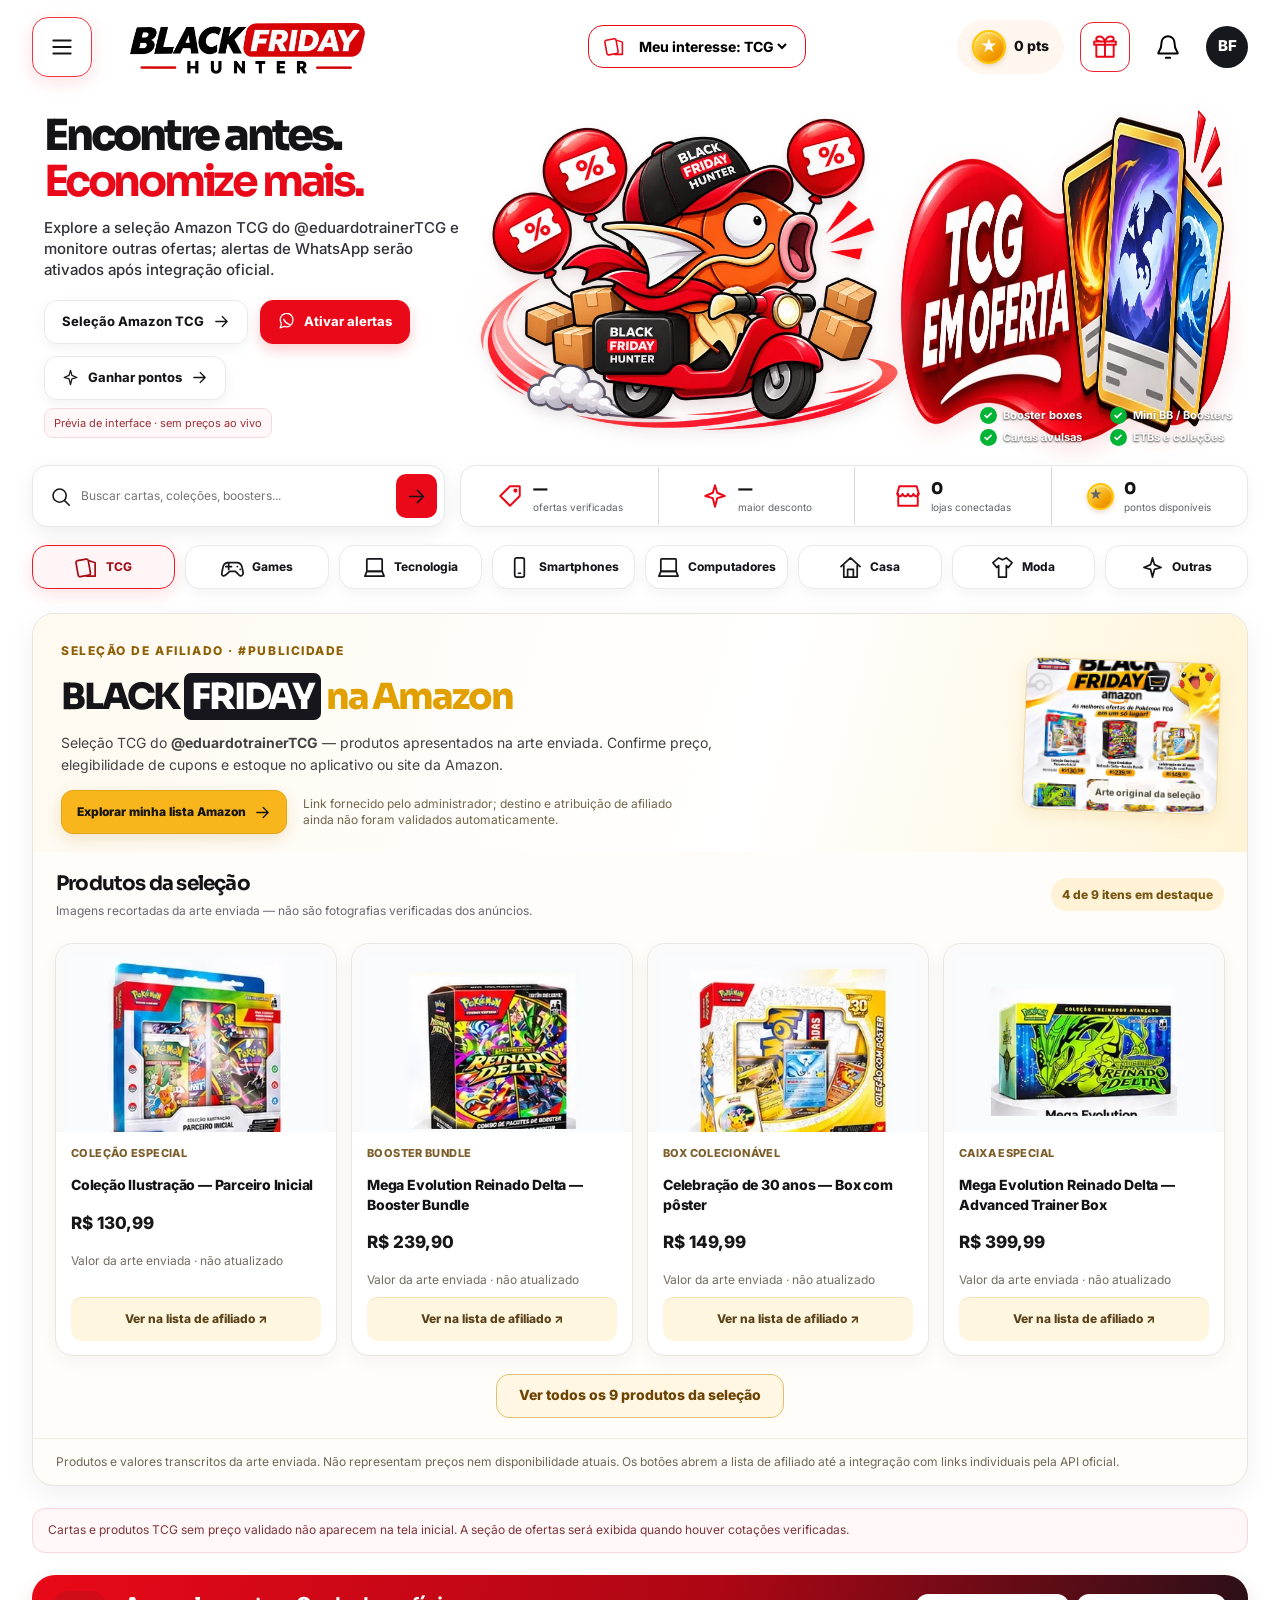
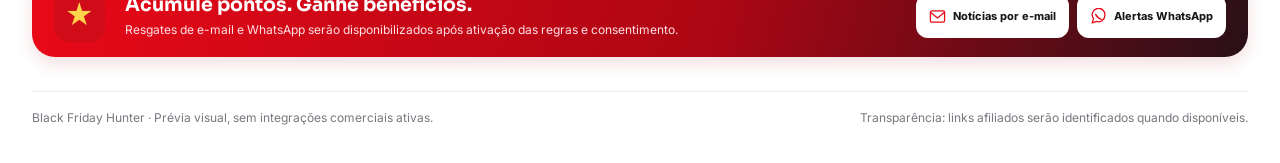
==== commit 359cc6cc: "fix(home): display only priced Amazon fallback cards from first paint, preserving poster provenance" ====
--- a/app/index.html
+++ b/app/index.html
@@ -72,47 +72,43 @@
     <p>Seleção TCG do <strong>@eduardotrainerTCG</strong> — produtos apresentados na arte enviada. Confirme preço, elegibilidade de cupons e estoque no aplicativo ou site da Amazon.</p>
     <div class="amazon-heading-actions"><a href="https://amzn.to/4846Sow" class="amazon-main-cta" target="_blank" rel="noopener noreferrer sponsored">Explorar minha lista Amazon <svg class="icon small" aria-hidden="true"><use href="#i-arrow"/></svg></a><span class="amazon-caption">Link fornecido pelo administrador; destino e atribuição de afiliado ainda não foram validados automaticamente.</span></div>
   </div><div class="amazon-poster"><img src="/app/assets/amazon/catalogo-enviado.webp" alt="Arte enviada com produtos de Pokémon TCG selecionados para a Black Friday da Amazon" loading="lazy" width="650" height="869"><span>Arte original da seleção</span></div></div>
-  <div class="amazon-catalog-toolbar"><div><h3>Produtos da seleção</h3><p>Imagens recortadas da arte enviada — não são fotografias verificadas dos anúncios.</p></div><span class="amazon-count" id="amazon-result-count" role="status" aria-live="polite">10 itens da arte</span></div>
+  <div class="amazon-catalog-toolbar"><div><h3>Produtos da seleção</h3><p>Imagens recortadas da arte enviada — não são fotografias verificadas dos anúncios.</p></div><span class="amazon-count" id="amazon-result-count" role="status" aria-live="polite">4 de 9 itens em destaque</span></div>
   <div class="amazon-grid" id="amazon-grid" aria-live="polite"><article class="amazon-item" data-product="coleção ilustração — parceiro inicial">
   <div class="amazon-item-photo"><img src="/app/assets/amazon/colecao-parceiro-inicial.webp" width="360" height="270" loading="lazy" alt="Recorte da arte enviada: Coleção Ilustração — Parceiro Inicial"></div>
-  <div class="amazon-item-info"><span class="amazon-kind">Coleção especial</span><h3>Coleção Ilustração — Parceiro Inicial</h3><p class="amazon-price">Consultar preço na Amazon</p><span class="amazon-validation">Preço e disponibilidade não verificados</span></div>
+  <div class="amazon-item-info"><span class="amazon-kind">Coleção especial</span><h3>Coleção Ilustração — Parceiro Inicial</h3><p class="amazon-price">R$ 130,99</p><span class="amazon-validation">Valor da arte enviada · não atualizado</span></div>
   <a class="amazon-list-link" target="_blank" rel="noopener noreferrer sponsored" href="https://amzn.to/4846Sow" aria-label="Abrir sua seleção Amazon para conferir Coleção Ilustração — Parceiro Inicial">Abrir seleção Amazon <svg class="icon small" aria-hidden="true"><use href="#i-arrow"/></svg></a>
 </article><article class="amazon-item" data-product="mega evolution reinado delta — booster bundle">
   <div class="amazon-item-photo"><img src="/app/assets/amazon/reinado-delta-bundle.webp" width="360" height="270" loading="lazy" alt="Recorte da arte enviada: Mega Evolution Reinado Delta — Booster Bundle"></div>
-  <div class="amazon-item-info"><span class="amazon-kind">Booster bundle</span><h3>Mega Evolution Reinado Delta — Booster Bundle</h3><p class="amazon-price">Consultar preço na Amazon</p><span class="amazon-validation">Preço e disponibilidade não verificados</span></div>
+  <div class="amazon-item-info"><span class="amazon-kind">Booster bundle</span><h3>Mega Evolution Reinado Delta — Booster Bundle</h3><p class="amazon-price">R$ 239,90</p><span class="amazon-validation">Valor da arte enviada · não atualizado</span></div>
   <a class="amazon-list-link" target="_blank" rel="noopener noreferrer sponsored" href="https://amzn.to/4846Sow" aria-label="Abrir sua seleção Amazon para conferir Mega Evolution Reinado Delta — Booster Bundle">Abrir seleção Amazon <svg class="icon small" aria-hidden="true"><use href="#i-arrow"/></svg></a>
 </article><article class="amazon-item" data-product="celebração de 30 anos — box com pôster">
   <div class="amazon-item-photo"><img src="/app/assets/amazon/celebracao-poster.webp" width="360" height="270" loading="lazy" alt="Recorte da arte enviada: Celebração de 30 anos — Box com pôster"></div>
-  <div class="amazon-item-info"><span class="amazon-kind">Box colecionável</span><h3>Celebração de 30 anos — Box com pôster</h3><p class="amazon-price">Consultar preço na Amazon</p><span class="amazon-validation">Preço e disponibilidade não verificados</span></div>
+  <div class="amazon-item-info"><span class="amazon-kind">Box colecionável</span><h3>Celebração de 30 anos — Box com pôster</h3><p class="amazon-price">R$ 149,99</p><span class="amazon-validation">Valor da arte enviada · não atualizado</span></div>
   <a class="amazon-list-link" target="_blank" rel="noopener noreferrer sponsored" href="https://amzn.to/4846Sow" aria-label="Abrir sua seleção Amazon para conferir Celebração de 30 anos — Box com pôster">Abrir seleção Amazon <svg class="icon small" aria-hidden="true"><use href="#i-arrow"/></svg></a>
 </article><article class="amazon-item" data-product="mega evolution reinado delta — advanced trainer box">
   <div class="amazon-item-photo"><img src="/app/assets/amazon/reinado-delta-atb.webp" width="360" height="270" loading="lazy" alt="Recorte da arte enviada: Mega Evolution Reinado Delta — Advanced Trainer Box"></div>
-  <div class="amazon-item-info"><span class="amazon-kind">Caixa especial</span><h3>Mega Evolution Reinado Delta — Advanced Trainer Box</h3><p class="amazon-price">Consultar preço na Amazon</p><span class="amazon-validation">Preço e disponibilidade não verificados</span></div>
+  <div class="amazon-item-info"><span class="amazon-kind">Caixa especial</span><h3>Mega Evolution Reinado Delta — Advanced Trainer Box</h3><p class="amazon-price">R$ 399,99</p><span class="amazon-validation">Valor da arte enviada · não atualizado</span></div>
   <a class="amazon-list-link" target="_blank" rel="noopener noreferrer sponsored" href="https://amzn.to/4846Sow" aria-label="Abrir sua seleção Amazon para conferir Mega Evolution Reinado Delta — Advanced Trainer Box">Abrir seleção Amazon <svg class="icon small" aria-hidden="true"><use href="#i-arrow"/></svg></a>
-</article><article class="amazon-item" data-product="mega evolution reinado delta — sleeved booster">
+</article><article class="amazon-item" hidden data-product="mega evolution reinado delta — sleeved booster">
   <div class="amazon-item-photo"><img src="/app/assets/amazon/reinado-delta-sleeved.webp" width="360" height="270" loading="lazy" alt="Recorte da arte enviada: Mega Evolution Reinado Delta — Sleeved Booster"></div>
-  <div class="amazon-item-info"><span class="amazon-kind">Booster avulso</span><h3>Mega Evolution Reinado Delta — Sleeved Booster</h3><p class="amazon-price">Consultar preço na Amazon</p><span class="amazon-validation">Preço e disponibilidade não verificados</span></div>
+  <div class="amazon-item-info"><span class="amazon-kind">Booster avulso</span><h3>Mega Evolution Reinado Delta — Sleeved Booster</h3><p class="amazon-price">R$ 13,99</p><span class="amazon-validation">Valor da arte enviada · não atualizado</span></div>
   <a class="amazon-list-link" target="_blank" rel="noopener noreferrer sponsored" href="https://amzn.to/4846Sow" aria-label="Abrir sua seleção Amazon para conferir Mega Evolution Reinado Delta — Sleeved Booster">Abrir seleção Amazon <svg class="icon small" aria-hidden="true"><use href="#i-arrow"/></svg></a>
-</article><article class="amazon-item" data-product="30th celebration — booster bundle pt-br">
+</article><article class="amazon-item" hidden data-product="30th celebration — booster bundle pt-br">
   <div class="amazon-item-photo"><img src="/app/assets/amazon/celebracao-bundle.webp" width="360" height="270" loading="lazy" alt="Recorte da arte enviada: 30th Celebration — Booster Bundle PT-BR"></div>
-  <div class="amazon-item-info"><span class="amazon-kind">Booster bundle</span><h3>30th Celebration — Booster Bundle PT-BR</h3><p class="amazon-price">Consultar preço na Amazon</p><span class="amazon-validation">Preço e disponibilidade não verificados</span></div>
+  <div class="amazon-item-info"><span class="amazon-kind">Booster bundle</span><h3>30th Celebration — Booster Bundle PT-BR</h3><p class="amazon-price">R$ 319,90</p><span class="amazon-validation">Valor da arte enviada · não atualizado</span></div>
   <a class="amazon-list-link" target="_blank" rel="noopener noreferrer sponsored" href="https://amzn.to/4846Sow" aria-label="Abrir sua seleção Amazon para conferir 30th Celebration — Booster Bundle PT-BR">Abrir seleção Amazon <svg class="icon small" aria-hidden="true"><use href="#i-arrow"/></svg></a>
-</article><article class="amazon-item" data-product="mega evolution reinado delta — booster box">
+</article><article class="amazon-item" hidden data-product="mega evolution reinado delta — booster box">
   <div class="amazon-item-photo"><img src="/app/assets/amazon/reinado-delta-box.webp" width="360" height="270" loading="lazy" alt="Recorte da arte enviada: Mega Evolution Reinado Delta — Booster Box"></div>
-  <div class="amazon-item-info"><span class="amazon-kind">Booster box</span><h3>Mega Evolution Reinado Delta — Booster Box</h3><p class="amazon-price">Consultar preço na Amazon</p><span class="amazon-validation">Preço e disponibilidade não verificados</span></div>
+  <div class="amazon-item-info"><span class="amazon-kind">Booster box</span><h3>Mega Evolution Reinado Delta — Booster Box</h3><p class="amazon-price">R$ 419,90</p><span class="amazon-validation">Valor da arte enviada · não atualizado</span></div>
   <a class="amazon-list-link" target="_blank" rel="noopener noreferrer sponsored" href="https://amzn.to/4846Sow" aria-label="Abrir sua seleção Amazon para conferir Mega Evolution Reinado Delta — Booster Box">Abrir seleção Amazon <svg class="icon small" aria-hidden="true"><use href="#i-arrow"/></svg></a>
-</article><article class="amazon-item" data-product="mega evolução caos ascendente — booster box">
+</article><article class="amazon-item" hidden data-product="mega evolução caos ascendente — booster box">
   <div class="amazon-item-photo"><img src="/app/assets/amazon/caos-ascendente-box.webp" width="360" height="270" loading="lazy" alt="Recorte da arte enviada: Mega Evolução Caos Ascendente — Booster Box"></div>
-  <div class="amazon-item-info"><span class="amazon-kind">Booster box</span><h3>Mega Evolução Caos Ascendente — Booster Box</h3><p class="amazon-price">Consultar preço na Amazon</p><span class="amazon-validation">Preço e disponibilidade não verificados</span></div>
+  <div class="amazon-item-info"><span class="amazon-kind">Booster box</span><h3>Mega Evolução Caos Ascendente — Booster Box</h3><p class="amazon-price">R$ 231,94</p><span class="amazon-validation">Valor da arte enviada · não atualizado</span></div>
   <a class="amazon-list-link" target="_blank" rel="noopener noreferrer sponsored" href="https://amzn.to/4846Sow" aria-label="Abrir sua seleção Amazon para conferir Mega Evolução Caos Ascendente — Booster Box">Abrir seleção Amazon <svg class="icon small" aria-hidden="true"><use href="#i-arrow"/></svg></a>
-</article><article class="amazon-item" data-product="mega evolução escuridão absoluta — sleeved booster">
+</article><article class="amazon-item" hidden data-product="mega evolução escuridão absoluta — sleeved booster">
   <div class="amazon-item-photo"><img src="/app/assets/amazon/escuridao-sleeved.webp" width="360" height="270" loading="lazy" alt="Recorte da arte enviada: Mega Evolução Escuridão Absoluta — Sleeved Booster"></div>
-  <div class="amazon-item-info"><span class="amazon-kind">Booster avulso</span><h3>Mega Evolução Escuridão Absoluta — Sleeved Booster</h3><p class="amazon-price">Consultar preço na Amazon</p><span class="amazon-validation">Preço e disponibilidade não verificados</span></div>
+  <div class="amazon-item-info"><span class="amazon-kind">Booster avulso</span><h3>Mega Evolução Escuridão Absoluta — Sleeved Booster</h3><p class="amazon-price">R$ 13,99</p><span class="amazon-validation">Valor da arte enviada · não atualizado</span></div>
   <a class="amazon-list-link" target="_blank" rel="noopener noreferrer sponsored" href="https://amzn.to/4846Sow" aria-label="Abrir sua seleção Amazon para conferir Mega Evolução Escuridão Absoluta — Sleeved Booster">Abrir seleção Amazon <svg class="icon small" aria-hidden="true"><use href="#i-arrow"/></svg></a>
-</article><article class="amazon-item" data-product="celebração de 30 anos — blister duplo">
-  <div class="amazon-item-photo"><img src="/app/assets/amazon/celebracao-blister.webp" width="360" height="270" loading="lazy" alt="Recorte da arte enviada: Celebração de 30 anos — Blister Duplo"></div>
-  <div class="amazon-item-info"><span class="amazon-kind">Blister colecionável</span><h3>Celebração de 30 anos — Blister Duplo</h3><p class="amazon-price">Consultar preço na Amazon</p><span class="amazon-validation">Preço e disponibilidade não verificados</span></div>
-  <a class="amazon-list-link" target="_blank" rel="noopener noreferrer sponsored" href="https://amzn.to/4846Sow" aria-label="Abrir sua seleção Amazon para conferir Celebração de 30 anos — Blister Duplo">Abrir seleção Amazon <svg class="icon small" aria-hidden="true"><use href="#i-arrow"/></svg></a>
 </article></div>
   <div class="amazon-expand-wrap"><button type="button" class="amazon-expand" id="amazon-show-all" aria-expanded="false" aria-controls="amazon-grid">Ver todos os produtos da seleção</button></div>
   <p class="amazon-empty" id="amazon-empty" role="status" hidden>Nenhum item da seleção corresponde à sua busca.</p>
@@ -134,10 +130,11 @@
 function isPricedOffer(card){
  const amount=Number(card.dataset.priceAmount);
  const label=card.querySelector('.offer-price');
- return card.dataset.priceVerified==='true' &&
-        card.dataset.priceAmount!==undefined && card.dataset.priceAmount.trim()!=='' &&
-        Number.isFinite(amount) && amount>0 &&
-        Boolean(label && /^R\\$\\s*\\d/.test(label.textContent.trim()));
+ if(card.dataset.priceVerified!=='true' || !card.dataset.priceAmount?.trim() ||
+    !Number.isFinite(amount) || amount<=0 || !label)return false;
+ const expected=new Intl.NumberFormat('pt-BR',{style:'currency',currency:'BRL'}).format(amount);
+ const compact=value=>value.replace(/\s/g,' ').trim();
+ return compact(label.textContent)===compact(expected);
 }
 function refreshVerifiedOfferCards(){
  const tcgActive=interest.value==='TCG';
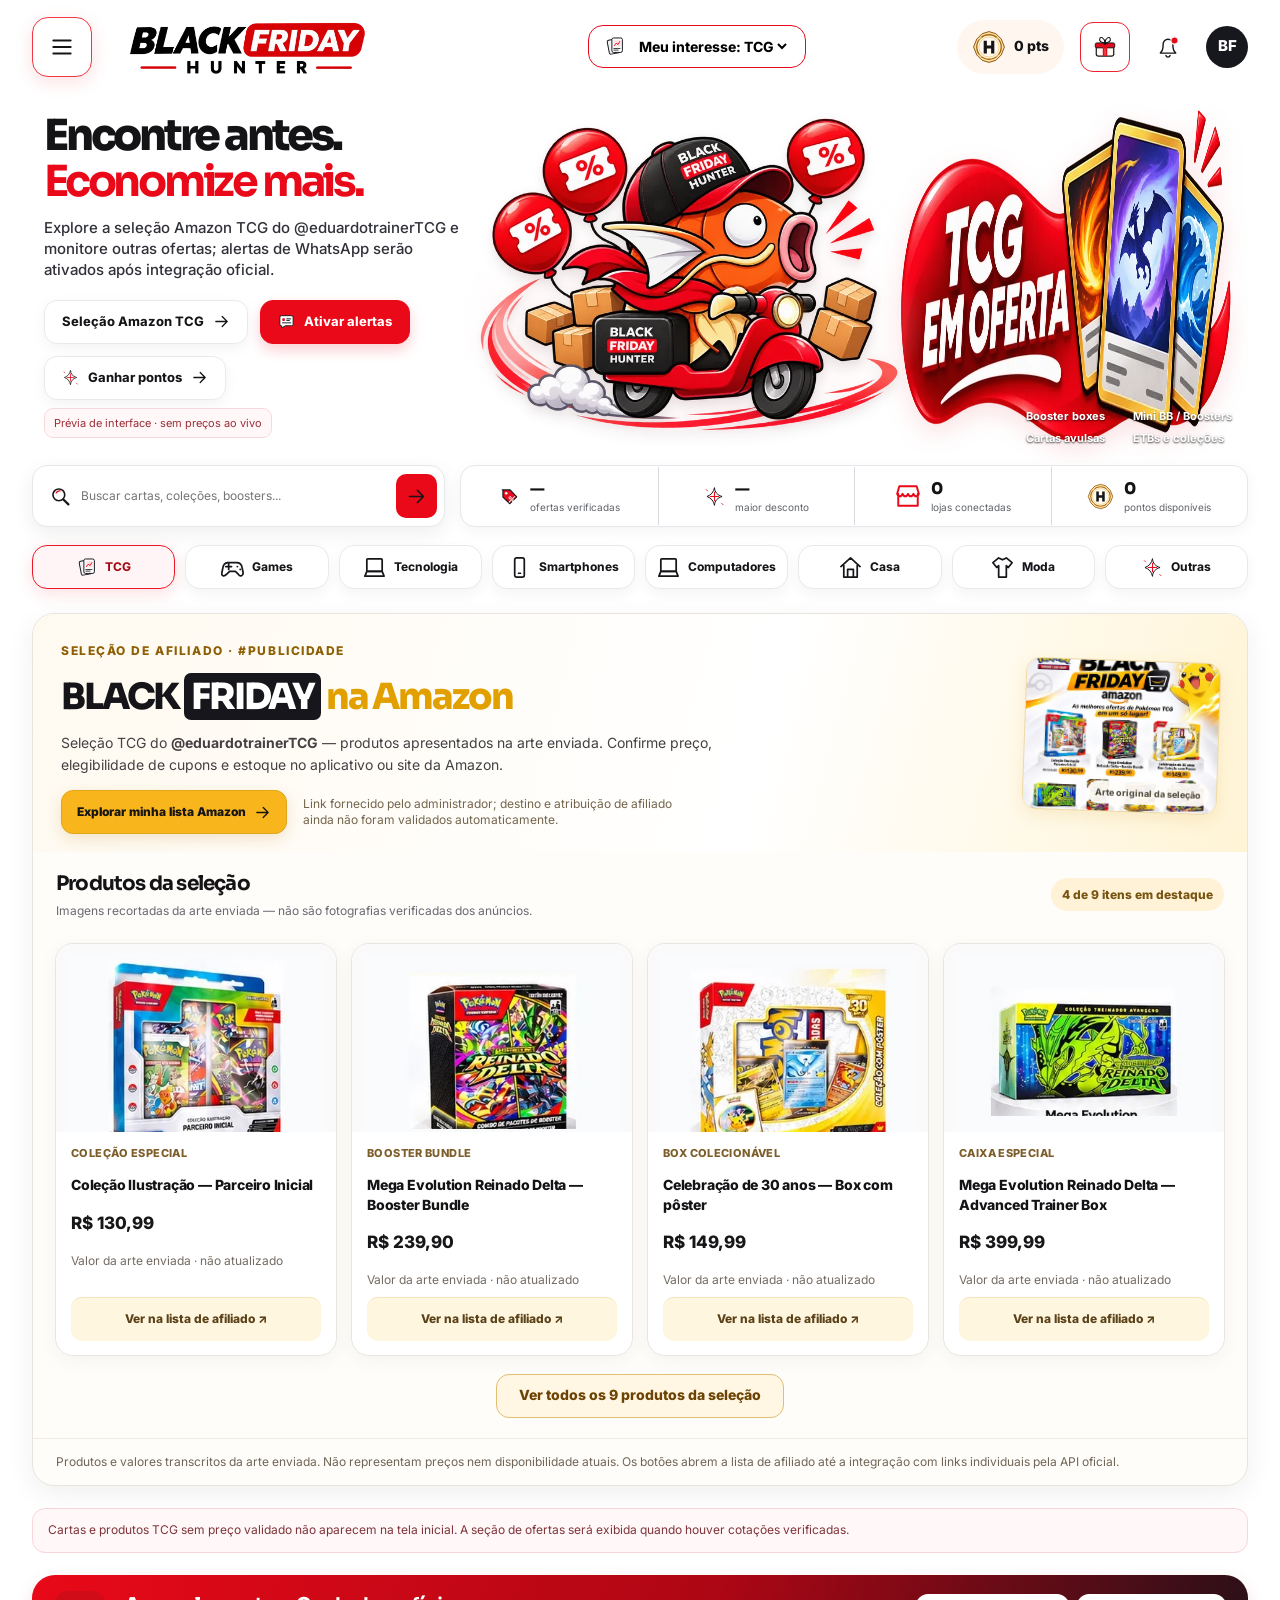
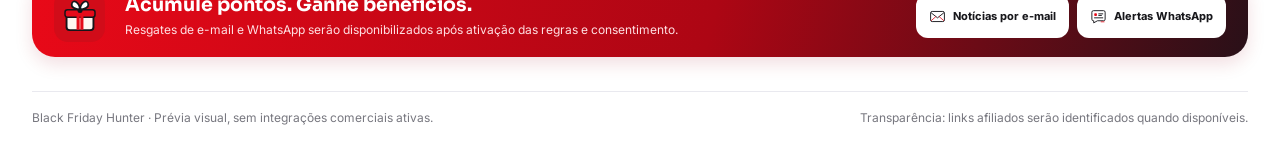
==== commit 7c9bad1b: "feat(ui): replace emoji-like rewards points and checks with individually versioned SVG assets" ====
--- a/app/index.html
+++ b/app/index.html
@@ -12,7 +12,7 @@
 <link href="https://fonts.googleapis.com/css2?family=Inter:wght@400;500;600;700;800&family=Sora:wght@400;500;600;700;800&display=swap" rel="stylesheet">
 <title>Black Friday Hunter — Encontre antes. Economize mais.</title>
 <style>
-:root{font-family:Inter,Arial,sans-serif;color:#141417;background:#fff;--ink:#141417;--red:#e90918;--darkred:#ac0713;--soft:#f7f7f9;--line:#e9e9ef;--muted:#696972;--radius:20px}*{box-sizing:border-box}html{scroll-behavior:smooth}body{margin:0}a{color:inherit;text-decoration:none}button,select,input{font:inherit}button{cursor:pointer}button:disabled{cursor:not-allowed}button:focus-visible,a:focus-visible,select:focus-visible,input:focus-visible{outline:3px solid #131317;outline-offset:3px}img{max-width:100%;display:block}[hidden]{display:none!important}.shell{max-width:1500px;width:calc(100% - 64px);margin-inline:auto}.muted{color:var(--muted)}.capsule{border-radius:999px}.icon{width:21px;height:21px;display:inline-block;vertical-align:middle;flex-shrink:0;fill:none;stroke:currentColor;stroke-width:1.8;stroke-linecap:round;stroke-linejoin:round}.icon.big{width:26px;height:26px}.icon.small{width:17px;height:17px}.header{height:93px;display:flex;align-items:center;justify-content:space-between;gap:25px}.left-nav,.right-nav{display:flex;align-items:center;gap:19px;min-width:0}.hamburger{display:grid;place-items:center;flex:none;width:60px;height:60px;border:1px solid #f03743;border-radius:16px;background:white;color:#161619;box-shadow:0 5px 18px #e5091420}.hamburger:hover{background:#fff7f8}.brand{width:325px;height:90px;object-fit:contain;object-position:left center}.interest-top{display:flex;gap:10px;align-items:center;border:1.5px solid var(--red);background:#fff;border-radius:15px;padding:10px 15px;color:var(--ink);min-width:0;white-space:nowrap}.interest-top select{border:0;outline:0;background:transparent;font-weight:750;max-width:185px;font-size:14px}.interest-top .icon{color:var(--red)}.right-nav{gap:16px}.points-head{background:#fff7ef;padding:10px 15px;display:flex;gap:8px;align-items:center;font-weight:800;font-size:14px}.coin{display:inline-grid;place-items:center;background:linear-gradient(140deg,#ffed75,#f4a000 65%,#e68100);color:#fff;border:2px solid #ffc400;box-shadow:inset 0 1px 2px #fff9,0 2px 5px #ad6b1a40;border-radius:50%;width:34px;height:34px;font-size:17px;flex-shrink:0}.icon-btn{position:relative;border:0;background:transparent;padding:9px;border-radius:12px}.icon-btn:hover{background:#f8f8f8}.gift{border:1.5px solid #ee222e;border-radius:13px;color:var(--red);padding:11px}.avatar{background:#17171e;color:#fff;font-size:15px;font-weight:800;width:42px;height:42px;border-radius:50%;display:grid;place-items:center}.hero{display:grid;grid-template-columns:38% 32% 30%;min-height:286px;align-items:center;position:relative;isolation:isolate}.hero-copy{position:relative;z-index:2;padding:12px 0 18px 12px}.hero h1{font-family:Sora,Inter,Arial,sans-serif;font-size:clamp(32px,3.35vw,54px);font-weight:800;line-height:1.08;letter-spacing:-.075em;margin:0 0 12px}.hero h1 strong{display:block;color:var(--red)}.hero p{font-size:15px;line-height:1.42;max-width:430px;margin:0;color:#303139;font-weight:500}.actions{display:flex;gap:12px;margin-top:19px;flex-wrap:wrap}.btn{font-size:13px;font-weight:750;border-radius:13px;border:1px solid #ece9eb;background:#fff;padding:11px 17px;display:inline-flex;align-items:center;justify-content:center;gap:9px;box-shadow:0 4px 14px #0000000d;white-space:nowrap}.btn.red{background:var(--red);color:#fff;border-color:var(--red);box-shadow:0 6px 14px #e9091833}.btn:hover{filter:brightness(.98)}.button-what{background:#0b9e5d;color:white;border-color:#0b9e5d}.hero-magikarp{height:100%;display:flex;justify-content:center;align-items:center;position:relative;overflow:visible;z-index:1}.hero-magikarp::after{content:"";position:absolute;inset:30% -10% 4%;z-index:-1;background:radial-gradient(ellipse,#fff1f2 0%,transparent 72%)}.hero-magikarp img{width:123%;max-width:none;max-height:330px;object-fit:contain;filter:drop-shadow(0 8px 6px #2d182312);animation:scooter-in 1.8s cubic-bezier(.15,.89,.28,1) both;transform-origin:45% 88%}@keyframes scooter-in{0%{opacity:0;transform:translate(85%,42%) rotate(18deg) scale(.65)}42%{opacity:1;transform:translate(21%,-8%) rotate(-9deg) scale(.87)}72%{transform:translate(-4%,4%) rotate(3deg) scale(1.02)}100%{opacity:1;transform:translate(0,0) rotate(0) scale(1)}}.tcg-hero{height:100%;position:relative;display:flex;align-items:center;z-index:0;overflow:hidden;padding:10px 0}.tcg-hero img{width:100%;max-width:100%;transform:none;filter:drop-shadow(0 8px 13px #d40b1820)}.hero-perks{position:absolute;right:16px;bottom:17px;display:grid;grid-template-columns:1fr 1fr;gap:5px 8px;font-size:11px;font-weight:750;color:#fff;max-width:370px;white-space:nowrap;text-shadow:0 1px 2px #000b}.hero-perks span::before{content:'✓';display:inline-grid;place-items:center;background:#00b535;color:white;border-radius:50%;width:17px;height:17px;margin-right:6px;text-shadow:none}.search-stats{display:grid;grid-template-columns:34% 1fr;gap:15px;align-items:stretch;margin-top:2px}.search{border:1px solid #e6e7eb;background:#fff;border-radius:15px;box-shadow:0 6px 20px #00000012;min-width:0;display:flex;align-items:center;gap:8px;padding:6px 7px 6px 17px}.search .icon{color:#17171a}.search input{min-width:0;flex:1;border:0;outline:0;font-size:12px;color:#29292e;background:transparent}.search button{width:41px;height:38px;display:grid;place-items:center;border:0;border-radius:10px;background:var(--red);color:white}.stats{border:1px solid #e6e7eb;border-radius:15px;display:grid;grid-template-columns:repeat(4,1fr);align-items:center;min-height:62px;box-shadow:0 4px 15px #0000000c;background:#fff}.stat{padding:10px 12px;display:flex;align-items:center;justify-content:center;gap:10px;min-width:0}.stat+.stat{border-left:1px solid #d8d9df}.stat .icon{color:var(--red);width:26px;height:26px}.stat strong{font-family:Sora,Inter,sans-serif;font-size:16px;font-weight:800;white-space:nowrap;display:block}.stat span{font-size:10px;display:block;color:#61636b}.notice{font-size:11px;color:#9b3038;background:#fff7f8;border:1px solid #f5d9dd;padding:6px 9px;border-radius:9px;display:inline-block;margin:8px 0 0}.categories{margin:18px 0 18px;display:grid;grid-template-columns:repeat(8,minmax(0,1fr));gap:10px}.cat{background:white;min-height:66px;border:1px solid #e9e9ec;box-shadow:0 5px 14px #1111110c;border-radius:15px;display:flex;gap:8px;align-items:center;justify-content:center;font-weight:750;font-size:12px;color:#16161a}.cat .icon{width:23px;height:23px}.cat.active{border-color:#ed1827;background:#fff5f6;color:#a70c15;box-shadow:0 5px 17px #e5091420}.cat:hover{border-color:#ff8a90}.section-heading{display:flex;align-items:center;justify-content:space-between;gap:12px;margin-bottom:13px}.section-heading h2{font-family:Sora,Inter,sans-serif;font-size:20px;letter-spacing:-.04em;margin:0;display:flex;align-items:center;gap:9px}.section-heading h2 .icon{color:var(--red);width:27px;height:27px}.section-heading a,.section-heading button{color:#26262b;font-size:12px;border:0;background:none;font-weight:700;white-space:nowrap}.sections{display:grid;grid-template-columns:1fr 1fr;gap:20px}.offer-panel{border:1px solid #ededf0;background:white;border-radius:20px;padding:15px 14px 16px;box-shadow:0 5px 18px #00000009;min-width:0}.offers{display:grid;grid-template-columns:repeat(3,minmax(0,1fr));gap:9px}.offer{background:white;border:1px solid #e9e9ed;border-radius:16px;padding:10px;box-shadow:0 4px 15px #0000000d;min-width:0;display:flex;flex-direction:column;gap:9px}.offer-art{height:125px;border-radius:13px;position:relative;display:grid;place-items:center;overflow:hidden;background:linear-gradient(150deg,#ededff,#fdf8ff 65%,#fae8e8)}.offer-art.pack{background:linear-gradient(155deg,#331a63,#8254ac 65%,#efbfd3)}.offer-art.etb{background:linear-gradient(145deg,#12121a,#25273d 70%,#4e4d73)}.offer-art.mini{background:linear-gradient(145deg,#273fa8,#9d3eaa 60%,#fcaa43)}.offer-art.cardfire{background:linear-gradient(140deg,#4a2118,#f19441,#b71224)}.offer-art.cardgold{background:linear-gradient(145deg,#f8d037,#f9fae5,#eeab36)}.offer-art.cardpurple{background:linear-gradient(135deg,#24133f,#684099,#b65ac5)}.offer-art::before{content:"";width:65px;height:90px;border-radius:8px;border:5px solid #eeddb9;background:radial-gradient(circle at 55% 42%,#f4f0ff 0,#6550b7 31%,#20154c 66%);box-shadow:8px 9px 0 #0002,0 3px 12px #0004;transform:rotate(-8deg)}.offer-art.etb::before{width:82px;height:85px;border-radius:8px;background:linear-gradient(135deg,#090b15,#3e3b67);border:3px solid #cfb75e;box-shadow:8px 6px 0 #17141a}.offer-art.mini::before{width:83px;height:82px;border:4px solid #eaf3ff;background:radial-gradient(circle,#a8eeff,#1d3c90 65%);transform:rotate(8deg)}.offer-art.cardfire::before{background:radial-gradient(circle at 60% 44%,#ffe77e,#ec631b 32%,#731b19 65%)}.offer-art.cardgold::before{background:radial-gradient(circle at 60% 35%,#ffeb7c,#f0a817 45%,#454082 75%)}.offer-art.cardpurple::before{background:radial-gradient(circle,#c5aeff,#68259b 48%,#120d2b)}.offer-art .symbol{position:absolute;color:#fff9;font-size:45px;font-weight:900;font-family:Sora,sans-serif;transform:rotate(-7deg);text-shadow:0 3px 8px #0007}.offer-art.real-card{height:152px;background:linear-gradient(155deg,#fff7f8,#fafafb 56%,#fff);padding:9px;border:1px solid #f4eeee}.offer-art.real-card::before{display:none}.offer-art.real-card img{height:100%;width:auto;max-width:100%;max-height:100%;object-fit:contain;filter:drop-shadow(0 6px 5px #13131a22);transition:transform .2s ease}.offer-art.real-card:hover img{transform:translateY(-2px)}@media(prefers-reduced-motion:reduce){.offer-art.real-card img{transition:none}}.offer-art .illustration-tag{position:absolute;bottom:4px;right:5px;background:#fffdf9e6;border:1px solid #fff;border-radius:8px;padding:3px 5px;font-size:9px;color:#554f66;font-weight:750}.offer-copy{display:flex;flex-direction:column;gap:3px;min-height:40px}.offer h3{font-size:12px;margin:0;font-weight:800;line-height:1.25}.offer small{font-size:10px;color:#777780;line-height:1.3}.offer .disabled-price{color:#a41621;font-size:12px;font-weight:800}.offer-footer{margin-top:auto;display:flex;align-items:center;justify-content:space-between;gap:5px;flex-wrap:wrap}.market{border:1px solid #f0dde1;border-radius:8px;font-size:9px;font-weight:800;padding:5px 7px}.market.shopee{color:#ee4d2d;background:#fff1ee}.market.ml{color:#433c00;background:#fffce3;border-color:#f5eeba}.waiting{font-size:9px;color:#a46b15;background:#fff4db;border-radius:8px;padding:5px 7px}.mini-ribbon{display:block;margin:13px 0 0;border:1px solid #f8d5d9;background:#fff7f8;border-radius:13px;padding:10px 13px;color:#7e353a;font-size:11px;line-height:1.4}.reward{background:linear-gradient(105deg,#e90918 0%,#ad0614 56%,#291018 100%);color:white;min-height:82px;border-radius:23px;margin:22px 0 34px;padding:14px 22px;display:grid;grid-template-columns:auto 1fr auto;align-items:center;gap:20px;box-shadow:0 7px 18px #9b0b1b22}.reward-coins{font-size:28px;color:#ffd44a;background:#d10c19;display:grid;place-items:center;width:51px;height:51px;border-radius:14px}.reward h2{font-family:Sora,Inter,sans-serif;margin:0 0 3px;font-size:18px}.reward p{margin:0;font-size:11px;color:#ffe0e3}.reward-options{display:flex;gap:8px;flex-wrap:wrap;justify-content:flex-end}.reward-options button{border:0;background:#fff;color:#18181c;border-radius:12px;padding:12px 13px;font-weight:750;font-size:11px;display:flex;gap:7px;align-items:center}.reward-options button .icon{color:var(--red)}.footer{padding:18px 0 36px;border-top:1px solid var(--line);display:flex;gap:14px;align-items:center;justify-content:space-between;font-size:11px;color:#77777f}.overlay{position:fixed;inset:0;background:#1d171bb0;z-index:20}.drawer{position:fixed;inset:0 auto 0 0;width:min(345px,86vw);height:100dvh;padding:23px;background:white;z-index:21;box-shadow:12px 0 40px #0002}.drawer-top{display:flex;align-items:center;justify-content:space-between;padding-bottom:15px;border-bottom:1px solid var(--line)}.drawer-top img{width:200px}.drawer .links{padding-top:16px;display:grid;gap:5px}.drawer .links a{padding:13px 12px;border-radius:12px;font-weight:650;font-size:14px;display:flex;align-items:center;gap:12px}.drawer .links a:hover{background:#fff0f1}.drawer-note{border-top:1px solid var(--line);margin-top:20px;padding-top:17px;color:#777;font-size:12px;line-height:1.5}.modal{position:fixed;top:50%;left:50%;transform:translate(-50%,-50%);width:min(450px,92vw);border-radius:24px;background:white;padding:25px;z-index:31;box-shadow:0 24px 80px #0004}.modal h2{font-family:Sora,Inter,sans-serif;font-size:23px;margin:5px 0 10px}.modal p{color:#64646b;line-height:1.6;font-size:14px}.modal-actions{display:flex;justify-content:flex-end;margin-top:18px}.sr-only{position:absolute;width:1px;height:1px;overflow:hidden;clip:rect(0,0,0,0);white-space:nowrap}
+:root{font-family:Inter,Arial,sans-serif;color:#141417;background:#fff;--ink:#141417;--red:#e90918;--darkred:#ac0713;--soft:#f7f7f9;--line:#e9e9ef;--muted:#696972;--radius:20px}*{box-sizing:border-box}html{scroll-behavior:smooth}body{margin:0}a{color:inherit;text-decoration:none}button,select,input{font:inherit}button{cursor:pointer}button:disabled{cursor:not-allowed}button:focus-visible,a:focus-visible,select:focus-visible,input:focus-visible{outline:3px solid #131317;outline-offset:3px}img{max-width:100%;display:block}[hidden]{display:none!important}.shell{max-width:1500px;width:calc(100% - 64px);margin-inline:auto}.muted{color:var(--muted)}.capsule{border-radius:999px}.icon{width:21px;height:21px;display:inline-block;vertical-align:middle;flex-shrink:0;fill:none;stroke:currentColor;stroke-width:1.8;stroke-linecap:round;stroke-linejoin:round}.icon.big{width:26px;height:26px}.icon.small{width:17px;height:17px}.header{height:93px;display:flex;align-items:center;justify-content:space-between;gap:25px}.left-nav,.right-nav{display:flex;align-items:center;gap:19px;min-width:0}.hamburger{display:grid;place-items:center;flex:none;width:60px;height:60px;border:1px solid #f03743;border-radius:16px;background:white;color:#161619;box-shadow:0 5px 18px #e5091420}.hamburger:hover{background:#fff7f8}.brand{width:325px;height:90px;object-fit:contain;object-position:left center}.interest-top{display:flex;gap:10px;align-items:center;border:1.5px solid var(--red);background:#fff;border-radius:15px;padding:10px 15px;color:var(--ink);min-width:0;white-space:nowrap}.interest-top select{border:0;outline:0;background:transparent;font-weight:750;max-width:185px;font-size:14px}.interest-top .icon{color:var(--red)}.right-nav{gap:16px}.points-head{background:#fff7ef;padding:10px 15px;display:flex;gap:8px;align-items:center;font-weight:800;font-size:14px}.coin{display:inline-grid;place-items:center;background:linear-gradient(140deg,#ffed75,#f4a000 65%,#e68100);color:#fff;border:2px solid #ffc400;box-shadow:inset 0 1px 2px #fff9,0 2px 5px #ad6b1a40;border-radius:50%;width:34px;height:34px;font-size:17px;flex-shrink:0}.icon-btn{position:relative;border:0;background:transparent;padding:9px;border-radius:12px}.icon-btn:hover{background:#f8f8f8}.gift{border:1.5px solid #ee222e;border-radius:13px;color:var(--red);padding:11px}.avatar{background:#17171e;color:#fff;font-size:15px;font-weight:800;width:42px;height:42px;border-radius:50%;display:grid;place-items:center}.hero{display:grid;grid-template-columns:38% 32% 30%;min-height:286px;align-items:center;position:relative;isolation:isolate}.hero-copy{position:relative;z-index:2;padding:12px 0 18px 12px}.hero h1{font-family:Sora,Inter,Arial,sans-serif;font-size:clamp(32px,3.35vw,54px);font-weight:800;line-height:1.08;letter-spacing:-.075em;margin:0 0 12px}.hero h1 strong{display:block;color:var(--red)}.hero p{font-size:15px;line-height:1.42;max-width:430px;margin:0;color:#303139;font-weight:500}.actions{display:flex;gap:12px;margin-top:19px;flex-wrap:wrap}.btn{font-size:13px;font-weight:750;border-radius:13px;border:1px solid #ece9eb;background:#fff;padding:11px 17px;display:inline-flex;align-items:center;justify-content:center;gap:9px;box-shadow:0 4px 14px #0000000d;white-space:nowrap}.btn.red{background:var(--red);color:#fff;border-color:var(--red);box-shadow:0 6px 14px #e9091833}.btn:hover{filter:brightness(.98)}.button-what{background:#0b9e5d;color:white;border-color:#0b9e5d}.hero-magikarp{height:100%;display:flex;justify-content:center;align-items:center;position:relative;overflow:visible;z-index:1}.hero-magikarp::after{content:"";position:absolute;inset:30% -10% 4%;z-index:-1;background:radial-gradient(ellipse,#fff1f2 0%,transparent 72%)}.hero-magikarp img{width:123%;max-width:none;max-height:330px;object-fit:contain;filter:drop-shadow(0 8px 6px #2d182312);animation:scooter-in 1.8s cubic-bezier(.15,.89,.28,1) both;transform-origin:45% 88%}@keyframes scooter-in{0%{opacity:0;transform:translate(85%,42%) rotate(18deg) scale(.65)}42%{opacity:1;transform:translate(21%,-8%) rotate(-9deg) scale(.87)}72%{transform:translate(-4%,4%) rotate(3deg) scale(1.02)}100%{opacity:1;transform:translate(0,0) rotate(0) scale(1)}}.tcg-hero{height:100%;position:relative;display:flex;align-items:center;z-index:0;overflow:hidden;padding:10px 0}.tcg-hero img{width:100%;max-width:100%;transform:none;filter:drop-shadow(0 8px 13px #d40b1820)}.hero-perks{position:absolute;right:16px;bottom:17px;display:grid;grid-template-columns:1fr 1fr;gap:5px 8px;font-size:11px;font-weight:750;color:#fff;max-width:370px;white-space:nowrap;text-shadow:0 1px 2px #000b}.search-stats{display:grid;grid-template-columns:34% 1fr;gap:15px;align-items:stretch;margin-top:2px}.search{border:1px solid #e6e7eb;background:#fff;border-radius:15px;box-shadow:0 6px 20px #00000012;min-width:0;display:flex;align-items:center;gap:8px;padding:6px 7px 6px 17px}.search .icon{color:#17171a}.search input{min-width:0;flex:1;border:0;outline:0;font-size:12px;color:#29292e;background:transparent}.search button{width:41px;height:38px;display:grid;place-items:center;border:0;border-radius:10px;background:var(--red);color:white}.stats{border:1px solid #e6e7eb;border-radius:15px;display:grid;grid-template-columns:repeat(4,1fr);align-items:center;min-height:62px;box-shadow:0 4px 15px #0000000c;background:#fff}.stat{padding:10px 12px;display:flex;align-items:center;justify-content:center;gap:10px;min-width:0}.stat+.stat{border-left:1px solid #d8d9df}.stat .icon{color:var(--red);width:26px;height:26px}.stat strong{font-family:Sora,Inter,sans-serif;font-size:16px;font-weight:800;white-space:nowrap;display:block}.stat span{font-size:10px;display:block;color:#61636b}.notice{font-size:11px;color:#9b3038;background:#fff7f8;border:1px solid #f5d9dd;padding:6px 9px;border-radius:9px;display:inline-block;margin:8px 0 0}.categories{margin:18px 0 18px;display:grid;grid-template-columns:repeat(8,minmax(0,1fr));gap:10px}.cat{background:white;min-height:66px;border:1px solid #e9e9ec;box-shadow:0 5px 14px #1111110c;border-radius:15px;display:flex;gap:8px;align-items:center;justify-content:center;font-weight:750;font-size:12px;color:#16161a}.cat .icon{width:23px;height:23px}.cat.active{border-color:#ed1827;background:#fff5f6;color:#a70c15;box-shadow:0 5px 17px #e5091420}.cat:hover{border-color:#ff8a90}.section-heading{display:flex;align-items:center;justify-content:space-between;gap:12px;margin-bottom:13px}.section-heading h2{font-family:Sora,Inter,sans-serif;font-size:20px;letter-spacing:-.04em;margin:0;display:flex;align-items:center;gap:9px}.section-heading h2 .icon{color:var(--red);width:27px;height:27px}.section-heading a,.section-heading button{color:#26262b;font-size:12px;border:0;background:none;font-weight:700;white-space:nowrap}.sections{display:grid;grid-template-columns:1fr 1fr;gap:20px}.offer-panel{border:1px solid #ededf0;background:white;border-radius:20px;padding:15px 14px 16px;box-shadow:0 5px 18px #00000009;min-width:0}.offers{display:grid;grid-template-columns:repeat(3,minmax(0,1fr));gap:9px}.offer{background:white;border:1px solid #e9e9ed;border-radius:16px;padding:10px;box-shadow:0 4px 15px #0000000d;min-width:0;display:flex;flex-direction:column;gap:9px}.offer-art{height:125px;border-radius:13px;position:relative;display:grid;place-items:center;overflow:hidden;background:linear-gradient(150deg,#ededff,#fdf8ff 65%,#fae8e8)}.offer-art.pack{background:linear-gradient(155deg,#331a63,#8254ac 65%,#efbfd3)}.offer-art.etb{background:linear-gradient(145deg,#12121a,#25273d 70%,#4e4d73)}.offer-art.mini{background:linear-gradient(145deg,#273fa8,#9d3eaa 60%,#fcaa43)}.offer-art.cardfire{background:linear-gradient(140deg,#4a2118,#f19441,#b71224)}.offer-art.cardgold{background:linear-gradient(145deg,#f8d037,#f9fae5,#eeab36)}.offer-art.cardpurple{background:linear-gradient(135deg,#24133f,#684099,#b65ac5)}.offer-art::before{content:"";width:65px;height:90px;border-radius:8px;border:5px solid #eeddb9;background:radial-gradient(circle at 55% 42%,#f4f0ff 0,#6550b7 31%,#20154c 66%);box-shadow:8px 9px 0 #0002,0 3px 12px #0004;transform:rotate(-8deg)}.offer-art.etb::before{width:82px;height:85px;border-radius:8px;background:linear-gradient(135deg,#090b15,#3e3b67);border:3px solid #cfb75e;box-shadow:8px 6px 0 #17141a}.offer-art.mini::before{width:83px;height:82px;border:4px solid #eaf3ff;background:radial-gradient(circle,#a8eeff,#1d3c90 65%);transform:rotate(8deg)}.offer-art.cardfire::before{background:radial-gradient(circle at 60% 44%,#ffe77e,#ec631b 32%,#731b19 65%)}.offer-art.cardgold::before{background:radial-gradient(circle at 60% 35%,#ffeb7c,#f0a817 45%,#454082 75%)}.offer-art.cardpurple::before{background:radial-gradient(circle,#c5aeff,#68259b 48%,#120d2b)}.offer-art .symbol{position:absolute;color:#fff9;font-size:45px;font-weight:900;font-family:Sora,sans-serif;transform:rotate(-7deg);text-shadow:0 3px 8px #0007}.offer-art.real-card{height:152px;background:linear-gradient(155deg,#fff7f8,#fafafb 56%,#fff);padding:9px;border:1px solid #f4eeee}.offer-art.real-card::before{display:none}.offer-art.real-card img{height:100%;width:auto;max-width:100%;max-height:100%;object-fit:contain;filter:drop-shadow(0 6px 5px #13131a22);transition:transform .2s ease}.offer-art.real-card:hover img{transform:translateY(-2px)}@media(prefers-reduced-motion:reduce){.offer-art.real-card img{transition:none}}.offer-art .illustration-tag{position:absolute;bottom:4px;right:5px;background:#fffdf9e6;border:1px solid #fff;border-radius:8px;padding:3px 5px;font-size:9px;color:#554f66;font-weight:750}.offer-copy{display:flex;flex-direction:column;gap:3px;min-height:40px}.offer h3{font-size:12px;margin:0;font-weight:800;line-height:1.25}.offer small{font-size:10px;color:#777780;line-height:1.3}.offer .disabled-price{color:#a41621;font-size:12px;font-weight:800}.offer-footer{margin-top:auto;display:flex;align-items:center;justify-content:space-between;gap:5px;flex-wrap:wrap}.market{border:1px solid #f0dde1;border-radius:8px;font-size:9px;font-weight:800;padding:5px 7px}.market.shopee{color:#ee4d2d;background:#fff1ee}.market.ml{color:#433c00;background:#fffce3;border-color:#f5eeba}.waiting{font-size:9px;color:#a46b15;background:#fff4db;border-radius:8px;padding:5px 7px}.mini-ribbon{display:block;margin:13px 0 0;border:1px solid #f8d5d9;background:#fff7f8;border-radius:13px;padding:10px 13px;color:#7e353a;font-size:11px;line-height:1.4}.reward{background:linear-gradient(105deg,#e90918 0%,#ad0614 56%,#291018 100%);color:white;min-height:82px;border-radius:23px;margin:22px 0 34px;padding:14px 22px;display:grid;grid-template-columns:auto 1fr auto;align-items:center;gap:20px;box-shadow:0 7px 18px #9b0b1b22}.reward-coins{font-size:28px;color:#ffd44a;background:#d10c19;display:grid;place-items:center;width:51px;height:51px;border-radius:14px}.reward h2{font-family:Sora,Inter,sans-serif;margin:0 0 3px;font-size:18px}.reward p{margin:0;font-size:11px;color:#ffe0e3}.reward-options{display:flex;gap:8px;flex-wrap:wrap;justify-content:flex-end}.reward-options button{border:0;background:#fff;color:#18181c;border-radius:12px;padding:12px 13px;font-weight:750;font-size:11px;display:flex;gap:7px;align-items:center}.reward-options button .icon{color:var(--red)}.footer{padding:18px 0 36px;border-top:1px solid var(--line);display:flex;gap:14px;align-items:center;justify-content:space-between;font-size:11px;color:#77777f}.overlay{position:fixed;inset:0;background:#1d171bb0;z-index:20}.drawer{position:fixed;inset:0 auto 0 0;width:min(345px,86vw);height:100dvh;padding:23px;background:white;z-index:21;box-shadow:12px 0 40px #0002}.drawer-top{display:flex;align-items:center;justify-content:space-between;padding-bottom:15px;border-bottom:1px solid var(--line)}.drawer-top img{width:200px}.drawer .links{padding-top:16px;display:grid;gap:5px}.drawer .links a{padding:13px 12px;border-radius:12px;font-weight:650;font-size:14px;display:flex;align-items:center;gap:12px}.drawer .links a:hover{background:#fff0f1}.drawer-note{border-top:1px solid var(--line);margin-top:20px;padding-top:17px;color:#777;font-size:12px;line-height:1.5}.modal{position:fixed;top:50%;left:50%;transform:translate(-50%,-50%);width:min(450px,92vw);border-radius:24px;background:white;padding:25px;z-index:31;box-shadow:0 24px 80px #0004}.modal h2{font-family:Sora,Inter,sans-serif;font-size:23px;margin:5px 0 10px}.modal p{color:#64646b;line-height:1.6;font-size:14px}.modal-actions{display:flex;justify-content:flex-end;margin-top:18px}.sr-only{position:absolute;width:1px;height:1px;overflow:hidden;clip:rect(0,0,0,0);white-space:nowrap}
 @media(max-width:1180px){.shell{width:calc(100% - 36px)}.header{gap:13px}.brand{width:260px}.hero{grid-template-columns:39% 30% 31%}.hero h1{font-size:clamp(28px,3.5vw,45px)}.hero-perks{font-size:9px;bottom:20px}.hero-magikarp img{max-height:280px}.offers{grid-template-columns:repeat(3,minmax(0,1fr))}.offer-art{height:104px}.stats .stat{gap:6px}.stat .icon{width:22px;height:22px}.stat strong{font-size:14px}.interest-top{padding:8px 10px}.interest-top select{max-width:135px}.reward{grid-template-columns:auto 1fr}.reward-options{grid-column:1/-1;justify-content:center}}
 @media(max-width:850px){.shell{width:calc(100% - 30px)}.header{height:76px}.brand{width:200px;height:70px}.interest-top{margin-left:auto}.right-nav{gap:6px}.right-nav .points-head{display:none}.right-nav .gift{display:none}.hero{grid-template-columns:49% 51%;min-height:365px}.hero-copy{padding-left:4px}.hero-magikarp{grid-column:2;grid-row:1}.hero-magikarp img{width:130%}.tcg-hero{display:none}.hero h1{font-size:clamp(30px,4.5vw,40px)}.search-stats{grid-template-columns:1fr}.stats{min-height:65px}.categories{grid-template-columns:repeat(4,minmax(0,1fr))}.sections{grid-template-columns:1fr}.offer-art{height:140px}}
 @media(max-width:560px){.shell{width:calc(100% - 28px)}.header{height:66px;gap:7px}.left-nav{gap:7px}.hamburger{height:42px;width:42px;border-radius:12px;box-shadow:none}.brand{width:163px;height:55px}.interest-top{border-radius:10px;padding:8px 5px;gap:3px}.interest-top select{font-size:11px;max-width:69px}.interest-top .icon{display:none}.right-nav .icon-btn{display:none}.right-nav .avatar{width:30px;height:30px;font-size:10px}.right-nav{gap:4px}.hero{display:flex;flex-direction:column;min-height:0;align-items:stretch}.hero-copy{padding:16px 7px 0}.hero h1{font-size:37px;margin-bottom:9px}.hero p{font-size:13px;max-width:none}.actions{margin-top:14px}.btn{padding:10px 11px;font-size:11px}.hero-magikarp{height:235px;margin-top:6px;overflow:hidden}.hero-magikarp img{width:104%;max-height:240px}.search-stats{margin-top:7px}.search{min-height:52px}.stats{grid-template-columns:repeat(2,1fr);min-height:110px}.stat:nth-child(3){border-left:0;border-top:1px solid #d8d9df}.stat:nth-child(4){border-top:1px solid #d8d9df}.stat .icon{height:19px;width:19px}.stat strong{font-size:13px}.stat span{font-size:9px}.categories{margin:13px 0;grid-template-columns:repeat(4,minmax(0,1fr));gap:7px}.cat{min-height:60px;border-radius:11px;flex-direction:column;gap:4px;font-size:10px}.cat .icon{width:20px;height:20px}.section-heading h2{font-size:17px}.offer-panel{padding:12px 9px;border-radius:15px}.offers{grid-template-columns:repeat(3,minmax(0,1fr));gap:6px}.offer{padding:6px;border-radius:11px;gap:6px}.offer-art{height:98px;border-radius:9px}.offer-art::before{width:47px;height:67px;border-width:3px}.offer-art.etb::before,.offer-art.mini::before{width:57px;height:65px}.offer-art .symbol{font-size:31px}.offer-art .illustration-tag{font-size:7px}.offer h3{font-size:10px}.offer small,.offer .disabled-price{font-size:9px}.market,.waiting{font-size:8px;padding:4px}.reward{border-radius:17px;grid-template-columns:auto 1fr;gap:8px;padding:12px}.reward-coins{width:40px;height:40px;font-size:21px}.reward h2{font-size:14px}.reward p{font-size:10px}.reward-options{justify-content:stretch;display:grid;grid-template-columns:1fr 1fr}.reward-options button{padding:9px;font-size:10px}.footer{flex-direction:column;gap:4px;align-items:flex-start}}
@@ -55,15 +55,16 @@
 .amazon-price-origin{display:block;margin-top:5px;font-size:10px;color:#746b62;line-height:1.35}.amazon-price.unknown{font-size:12px;color:#65646a}.amazon-item-info{display:flex;flex-direction:column}.amazon-list-link{margin-top:auto}
 </style>
 <link rel="stylesheet" href="/app/css/fidelity-v5.css">
+<link rel="stylesheet" href="/app/css/brand-icon-assets-v7.css">
 </head>
 <body>
 <a class="skip-link" href="#categorias">Ir para categorias de interesse</a>
 <svg style="display:none" aria-hidden="true" xmlns="http://www.w3.org/2000/svg"><symbol id="i-menu" viewBox="0 0 24 24"><path d="M4 6h16M4 12h16M4 18h16"/></symbol><symbol id="i-search" viewBox="0 0 24 24"><circle cx="11" cy="11" r="7.5"/><path d="m17 17 5 5"/></symbol><symbol id="i-bell" viewBox="0 0 24 24"><path d="M18 8a6 6 0 0 0-12 0c0 7-3 8-3 10h18c0-2-3-3-3-10M10 22h4"/></symbol><symbol id="i-gift" viewBox="0 0 24 24"><path d="M4 10h16v11H4zM2 7h20v3H2zM12 7v14M12 7c-2-7-9-5-8-2 .5 2 5 2 8 2M12 7c2-7 9-5 8-2-.5 2-5 2-8 2"/></symbol><symbol id="i-arrow" viewBox="0 0 24 24"><path d="M4 12h16m-7-7 7 7-7 7"/></symbol><symbol id="i-card" viewBox="0 0 24 24"><rect x="2" y="4" width="13" height="17" rx="2" transform="rotate(-10 8 12)"/><path d="m15 5 6 2v14h-9"/></symbol><symbol id="i-tag" viewBox="0 0 24 24"><path d="M3 12 12 3h9v9l-9 9z"/><circle cx="17" cy="7" r="1"/></symbol><symbol id="i-store" viewBox="0 0 24 24"><path d="M3 10v11h18V10M2 10l2-7h16l2 7M2 10c1 3 4 3 5 0 1 3 4 3 5 0 1 3 4 3 5 0 1 3 4 3 5 0"/></symbol><symbol id="i-game" viewBox="0 0 24 24"><path d="M7 7h10a6 6 0 0 1 5 5l1 5c.5 4-3 5-5 2l-3-3H9l-3 3c-3 3-6 2-5-2l1-5a6 6 0 0 1 5-5ZM5 11h6M8 8v6M17 11h.1M20 14h.1"/></symbol><symbol id="i-laptop" viewBox="0 0 24 24"><rect x="4" y="3" width="16" height="13" rx="1"/><path d="m2 21 2-5h16l2 5z"/></symbol><symbol id="i-phone" viewBox="0 0 24 24"><rect x="7" y="2" width="10" height="20" rx="2"/><path d="M11 18h2"/></symbol><symbol id="i-house" viewBox="0 0 24 24"><path d="m2 11 10-9 10 9M5 10v12h14V10M9 22v-8h6v8"/></symbol><symbol id="i-shirt" viewBox="0 0 24 24"><path d="m8 2 4 2 4-2 6 5-4 5-2-2v12H8V10l-2 2-4-5z"/></symbol><symbol id="i-spark" viewBox="0 0 24 24"><path d="m12 2 2 7 7 3-7 2-2 8-2-8-7-2 7-3z"/></symbol><symbol id="i-mail" viewBox="0 0 24 24"><rect x="2" y="4" width="20" height="16" rx="2"/><path d="m2 6 10 8L22 6"/></symbol><symbol id="i-message" viewBox="0 0 24 24"><path d="M21 11a9 9 0 0 1-12 8l-6 2 2-6A9 9 0 1 1 21 11Z"/><path d="M8 9c2 4 4 6 8 7"/></symbol><symbol id="i-cross" viewBox="0 0 24 24"><path d="M5 5 19 19M19 5 5 19"/></symbol></svg>
-<header class="shell header" id="top"><div class="left-nav"><button class="hamburger" id="menu-toggle" aria-label="Abrir menu" aria-controls="drawer" aria-expanded="false"><svg class="icon big"><use href="#i-menu"/></svg></button><a href="#top" aria-label="Início Black Friday Hunter"><img class="brand" src="/app/assets/logo-v4.webp" alt="Black Friday Hunter" width="325" height="108" /></a></div><label class="interest-top" for="interest"><svg class="icon"><use href="#i-card"/></svg><span class="sr-only">Minha categoria de interesse</span><select id="interest"><option value="TCG">Meu interesse: TCG</option><option value="TECH">Tecnologia</option><option value="GAMES">Games</option><option value="HOME">Casa</option></select></label><div class="right-nav"><div class="points-head capsule"><span class="coin">★</span><span>0 <span class="sr-only">pontos</span>pts</span></div><button class="icon-btn gift" type="button" data-modal="rewards" aria-label="Recompensas"><svg class="icon big"><use href="#i-gift"/></svg></button><button class="icon-btn" type="button" data-modal="notifications" aria-label="Notificações"><svg class="icon big"><use href="#i-bell"/></svg></button><button class="icon-btn avatar" data-modal="account" aria-label="Conta">BF</button></div></header>
+<header class="shell header" id="top"><div class="left-nav"><button class="hamburger" id="menu-toggle" aria-label="Abrir menu" aria-controls="drawer" aria-expanded="false"><svg class="icon big"><use href="#i-menu"/></svg></button><a href="#top" aria-label="Início Black Friday Hunter"><img class="brand" src="/app/assets/logo-v4.webp" alt="Black Friday Hunter" width="325" height="108" /></a></div><label class="interest-top" for="interest"><img class="asset-icon" src="/app/assets/icons/tcg-cards.svg" width="21" height="21" alt="" aria-hidden="true"><span class="sr-only">Minha categoria de interesse</span><select id="interest"><option value="TCG">Meu interesse: TCG</option><option value="TECH">Tecnologia</option><option value="GAMES">Games</option><option value="HOME">Casa</option></select></label><div class="right-nav"><div class="points-head capsule"><img class="asset-icon asset-points-head" src="/app/assets/icons/points-medallion.svg" width="34" height="34" alt="" aria-hidden="true"><span>0 <span class="sr-only">pontos</span>pts</span></div><button class="icon-btn gift" type="button" data-modal="rewards" aria-label="Recompensas"><img class="asset-icon big" src="/app/assets/icons/rewards-parcel.svg" width="26" height="26" alt="" aria-hidden="true"></button><button class="icon-btn" type="button" data-modal="notifications" aria-label="Notificações"><img class="asset-icon big" src="/app/assets/icons/notification-bell.svg" width="26" height="26" alt="" aria-hidden="true"></button><button class="icon-btn avatar" data-modal="account" aria-label="Conta">BF</button></div></header>
 <main class="shell">
-<section class="hero" aria-label="Black Friday Hunter"><div class="hero-copy"><h1>Encontre antes.<strong>Economize mais.</strong></h1><p id="hero-desc">Promoções de TCG e colecionáveis com monitoramento inteligente e alertas no WhatsApp quando habilitados.</p><div class="actions"><a class="btn" id="amazon-hero-link" href="https://amzn.to/4846Sow" target="_blank" rel="noopener noreferrer sponsored">Seleção Amazon TCG <svg class="icon small" aria-hidden="true"><use href="#i-arrow"/></svg></a><button class="btn red" type="button" data-modal="notifications"><svg class="icon small"><use href="#i-message"/></svg> Ativar alertas</button><a class="btn" href="#recompensas"><svg class="icon small"><use href="#i-spark"/></svg> Ganhar pontos <svg class="icon small"><use href="#i-arrow"/></svg></a></div><span class="notice">Prévia de interface · sem preços ao vivo</span></div><div class="hero-magikarp"><img src="/app/assets/magikarp-scooter.webp" alt="Magikarp na scooter vermelha com balões de cupons de desconto" width="760" height="570" /></div><div class="mobile-tcg-art" id="mobile-tcg-art"><img src="/app/assets/banner-tcg.webp" alt="Banner editorial TCG em oferta, arte original do Black Friday Hunter" width="1050" height="350" loading="lazy" decoding="async"></div><div class="tcg-hero" id="tcg-hero"><img src="/app/assets/banner-tcg.webp" alt="Arte TCG em oferta com três cartas ilustrativas" width="1050" height="350"/><div class="hero-perks"><span>Booster boxes</span><span>Mini BB / Boosters</span><span>Cartas avulsas</span><span>ETBs e coleções</span></div></div></section>
-<div class="search-stats"><form class="search" id="search-form" role="search"><svg class="icon"><use href="#i-search"/></svg><label class="sr-only" for="query">Buscar</label><input id="query" type="search" placeholder="Buscar cartas, coleções, boosters..." autocomplete="off"/><button aria-label="Buscar"><svg class="icon"><use href="#i-arrow"/></svg></button></form><section class="stats" aria-label="Indicadores do Black Friday Hunter"><div class="stat"><svg class="icon"><use href="#i-tag"/></svg><div><strong>—</strong><span>ofertas verificadas</span></div></div><div class="stat"><svg class="icon"><use href="#i-spark"/></svg><div><strong>—</strong><span>maior desconto</span></div></div><div class="stat"><svg class="icon"><use href="#i-store"/></svg><div><strong>0</strong><span>lojas conectadas</span></div></div><div class="stat"><span class="coin" style="width:27px;height:27px;font-size:13px">★</span><div><strong>0</strong><span>pontos disponíveis</span></div></div></section></div>
-<nav class="categories" id="categorias" aria-label="Categorias"><button class="cat active" data-interest="TCG"><svg class="icon"><use href="#i-card"/></svg>TCG</button><button class="cat" data-interest="GAMES"><svg class="icon"><use href="#i-game"/></svg>Games</button><button class="cat" data-interest="TECH"><svg class="icon"><use href="#i-laptop"/></svg>Tecnologia</button><button class="cat" data-interest="TECH"><svg class="icon"><use href="#i-phone"/></svg>Smartphones</button><button class="cat" data-interest="TECH"><svg class="icon"><use href="#i-laptop"/></svg>Computadores</button><button class="cat" data-interest="HOME"><svg class="icon"><use href="#i-house"/></svg>Casa</button><button class="cat" data-interest="HOME"><svg class="icon"><use href="#i-shirt"/></svg>Moda</button><button class="cat" data-interest="HOME"><svg class="icon"><use href="#i-spark"/></svg>Outras</button></nav>
+<section class="hero" aria-label="Black Friday Hunter"><div class="hero-copy"><h1>Encontre antes.<strong>Economize mais.</strong></h1><p id="hero-desc">Promoções de TCG e colecionáveis com monitoramento inteligente e alertas no WhatsApp quando habilitados.</p><div class="actions"><a class="btn" id="amazon-hero-link" href="https://amzn.to/4846Sow" target="_blank" rel="noopener noreferrer sponsored">Seleção Amazon TCG <svg class="icon small" aria-hidden="true"><use href="#i-arrow"/></svg></a><button class="btn red" type="button" data-modal="notifications"><img class="asset-icon small" src="/app/assets/icons/alert-message.svg" width="17" height="17" alt="" aria-hidden="true"> Ativar alertas</button><a class="btn" href="#recompensas"><img class="asset-icon small" src="/app/assets/icons/benefits-spark.svg" width="17" height="17" alt="" aria-hidden="true"> Ganhar pontos <svg class="icon small"><use href="#i-arrow"/></svg></a></div><span class="notice">Prévia de interface · sem preços ao vivo</span></div><div class="hero-magikarp"><img src="/app/assets/magikarp-scooter.webp" alt="Magikarp na scooter vermelha com balões de cupons de desconto" width="760" height="570" /></div><div class="mobile-tcg-art" id="mobile-tcg-art"><img src="/app/assets/banner-tcg.webp" alt="Banner editorial TCG em oferta, arte original do Black Friday Hunter" width="1050" height="350" loading="lazy" decoding="async"></div><div class="tcg-hero" id="tcg-hero"><img src="/app/assets/banner-tcg.webp" alt="Arte TCG em oferta com três cartas ilustrativas" width="1050" height="350"/><div class="hero-perks"><span>Booster boxes</span><span>Mini BB / Boosters</span><span>Cartas avulsas</span><span>ETBs e coleções</span></div></div></section>
+<div class="search-stats"><form class="search" id="search-form" role="search"><img class="asset-icon" src="/app/assets/icons/search-lens.svg" width="21" height="21" alt="" aria-hidden="true"><label class="sr-only" for="query">Buscar</label><input id="query" type="search" placeholder="Buscar cartas, coleções, boosters..." autocomplete="off"/><button aria-label="Buscar"><svg class="icon"><use href="#i-arrow"/></svg></button></form><section class="stats" aria-label="Indicadores do Black Friday Hunter"><div class="stat"><img class="asset-icon" src="/app/assets/icons/discount-tag.svg" width="21" height="21" alt="" aria-hidden="true"><div><strong>—</strong><span>ofertas verificadas</span></div></div><div class="stat"><img class="asset-icon" src="/app/assets/icons/benefits-spark.svg" width="21" height="21" alt="" aria-hidden="true"><div><strong>—</strong><span>maior desconto</span></div></div><div class="stat"><svg class="icon"><use href="#i-store"/></svg><div><strong>0</strong><span>lojas conectadas</span></div></div><div class="stat"><img class="asset-icon asset-points-stat" src="/app/assets/icons/points-medallion.svg" width="27" height="27" alt="" aria-hidden="true"><div><strong>0</strong><span>pontos disponíveis</span></div></div></section></div>
+<nav class="categories" id="categorias" aria-label="Categorias"><button class="cat active" data-interest="TCG"><img class="asset-icon" src="/app/assets/icons/tcg-cards.svg" width="21" height="21" alt="" aria-hidden="true">TCG</button><button class="cat" data-interest="GAMES"><svg class="icon"><use href="#i-game"/></svg>Games</button><button class="cat" data-interest="TECH"><svg class="icon"><use href="#i-laptop"/></svg>Tecnologia</button><button class="cat" data-interest="TECH"><svg class="icon"><use href="#i-phone"/></svg>Smartphones</button><button class="cat" data-interest="TECH"><svg class="icon"><use href="#i-laptop"/></svg>Computadores</button><button class="cat" data-interest="HOME"><svg class="icon"><use href="#i-house"/></svg>Casa</button><button class="cat" data-interest="HOME"><svg class="icon"><use href="#i-shirt"/></svg>Moda</button><button class="cat" data-interest="HOME"><img class="asset-icon" src="/app/assets/icons/benefits-spark.svg" width="21" height="21" alt="" aria-hidden="true">Outras</button></nav>
 
 <section class="amazon-campaign" id="amazon-curadoria" aria-labelledby="amazon-heading" data-source="user-submitted-promo-art" data-verified="false">
   <div class="amazon-heading-row"><div class="amazon-heading-copy">
@@ -115,11 +116,11 @@
   <p class="amazon-disclosure" id="amazon-disclosure" role="note"><strong>Transparência:</strong> estes itens foram identificados na imagem enviada pelo usuário, não obtidos diretamente da API da Amazon. Os preços mostrados na arte não são tratados como atuais. Ao abrir um link de afiliado, o responsável pela seleção pode receber comissão, sem custo adicional ao comprador.</p>
 </section>
 
-<div class="sections" id="ofertas" hidden aria-label="Ofertas TCG com preços confirmados"><section class="offer-panel" id="tcg-boxes" aria-label="Booster boxes e coleções"><div class="section-heading"><h2><svg class="icon"><use href="#i-card"/></svg>Booster boxes e coleções</h2><button type="button" data-modal="integrations">Sobre os dados</button></div><p class="carousel-hint">Deslize para explorar as categorias de produtos selados</p><div class="offers" tabindex="0" role="region" aria-label="Categorias de produtos selados, navegação horizontal"><article class="offer"><div class="offer-art sealed-product"><img src="/app/assets/amazon/reinado-delta-box.webp" alt="Imagem de referência: Booster Box Mega Evolution Reinado Delta, recortada da arte fornecida" width="360" height="270" loading="lazy" decoding="async"></div><div class="offer-copy"><h3>Booster boxes</h3><small>Caixas lacradas e coleções</small><span class="disabled-price">Sem preço validado</span></div><div class="offer-footer"><span class="market demo-source">Referência visual</span><span class="waiting">Sem oferta validada</span></div></article><article class="offer"><div class="offer-art sealed-product"><img src="/app/assets/amazon/reinado-delta-atb.webp" alt="Imagem de referência: Advanced Trainer Box Reinado Delta, recortada da arte fornecida" width="360" height="270" loading="lazy" decoding="async"></div><div class="offer-copy"><h3>ETBs especiais</h3><small>Edições e coleções</small><span class="disabled-price">Sem preço validado</span></div><div class="offer-footer"><span class="market demo-source">Referência visual</span><span class="waiting">Sem oferta validada</span></div></article><article class="offer"><div class="offer-art sealed-product"><img src="/app/assets/amazon/reinado-delta-bundle.webp" alt="Imagem de referência: Booster Bundle Reinado Delta, recortada da arte fornecida" width="360" height="270" loading="lazy" decoding="async"></div><div class="offer-copy"><h3>Mini BB / boosters</h3><small>Pacotes e miniboxes</small><span class="disabled-price">Sem preço validado</span></div><div class="offer-footer"><span class="market demo-source">Referência visual</span><span class="waiting">Sem oferta validada</span></div></article></div></section><section class="offer-panel" id="singles" aria-label="Cartas avulsas"><div class="section-heading"><h2><svg class="icon"><use href="#i-card"/></svg>Cartas avulsas</h2><button type="button" data-modal="integrations">Sobre os dados</button></div><p class="carousel-hint">Deslize para explorar Singles, Arte Rara e Vintage</p><div class="offers" tabindex="0" role="region" aria-label="Categorias de cartas avulsas, navegação horizontal"><article class="offer"><div class="offer-art real-card"><img src="/app/assets/tcg/02-illustration-rare-pikachu-173.png" alt="Pikachu 173/165 — carta Pokémon 151, Illustration Rare, imagem real de referência" width="1056" height="1472" loading="lazy" decoding="async"></div><div class="offer-copy"><h3>Singles raras</h3><small>Referência: Pikachu 173/165 · IR</small><span class="disabled-price">Sem preço validado</span></div><div class="offer-footer"><span class="market demo-source">Referência visual</span><span class="waiting">Sem oferta validada</span></div></article><article class="offer"><div class="offer-art real-card"><img src="/app/assets/tcg/03-double-rare-charizard-ex-006.png" alt="Charizard ex 006/165 — Pokémon 151, Double Rare, imagem real de referência" width="1056" height="1472" loading="lazy" decoding="async"></div><div class="offer-copy"><h3>Arte rara</h3><small>Referência: Charizard ex · Double Rare</small><span class="disabled-price">Sem preço validado</span></div><div class="offer-footer"><span class="market demo-source">Referência visual</span><span class="waiting">Sem oferta validada</span></div></article><article class="offer"><div class="offer-art real-card"><img src="/app/assets/tcg/01-vintage-squirtle-base1-63.png" alt="Squirtle 63/102 — Base Set 1999, carta vintage de borda amarela, imagem real de referência" width="1056" height="1472" loading="lazy" decoding="async"></div><div class="offer-copy"><h3>Cartas vintage</h3><small>Referência: Squirtle 63/102 · Base Set</small><span class="disabled-price">Sem preço validado</span></div><div class="offer-footer"><span class="market demo-source">Referência visual</span><span class="waiting">Sem oferta validada</span></div></article></div></section></div>
+<div class="sections" id="ofertas" hidden aria-label="Ofertas TCG com preços confirmados"><section class="offer-panel" id="tcg-boxes" aria-label="Booster boxes e coleções"><div class="section-heading"><h2><img class="asset-icon" src="/app/assets/icons/tcg-cards.svg" width="21" height="21" alt="" aria-hidden="true">Booster boxes e coleções</h2><button type="button" data-modal="integrations">Sobre os dados</button></div><p class="carousel-hint">Deslize para explorar as categorias de produtos selados</p><div class="offers" tabindex="0" role="region" aria-label="Categorias de produtos selados, navegação horizontal"><article class="offer"><div class="offer-art sealed-product"><img src="/app/assets/amazon/reinado-delta-box.webp" alt="Imagem de referência: Booster Box Mega Evolution Reinado Delta, recortada da arte fornecida" width="360" height="270" loading="lazy" decoding="async"></div><div class="offer-copy"><h3>Booster boxes</h3><small>Caixas lacradas e coleções</small><span class="disabled-price">Sem preço validado</span></div><div class="offer-footer"><span class="market demo-source">Referência visual</span><span class="waiting">Sem oferta validada</span></div></article><article class="offer"><div class="offer-art sealed-product"><img src="/app/assets/amazon/reinado-delta-atb.webp" alt="Imagem de referência: Advanced Trainer Box Reinado Delta, recortada da arte fornecida" width="360" height="270" loading="lazy" decoding="async"></div><div class="offer-copy"><h3>ETBs especiais</h3><small>Edições e coleções</small><span class="disabled-price">Sem preço validado</span></div><div class="offer-footer"><span class="market demo-source">Referência visual</span><span class="waiting">Sem oferta validada</span></div></article><article class="offer"><div class="offer-art sealed-product"><img src="/app/assets/amazon/reinado-delta-bundle.webp" alt="Imagem de referência: Booster Bundle Reinado Delta, recortada da arte fornecida" width="360" height="270" loading="lazy" decoding="async"></div><div class="offer-copy"><h3>Mini BB / boosters</h3><small>Pacotes e miniboxes</small><span class="disabled-price">Sem preço validado</span></div><div class="offer-footer"><span class="market demo-source">Referência visual</span><span class="waiting">Sem oferta validada</span></div></article></div></section><section class="offer-panel" id="singles" aria-label="Cartas avulsas"><div class="section-heading"><h2><img class="asset-icon" src="/app/assets/icons/tcg-cards.svg" width="21" height="21" alt="" aria-hidden="true">Cartas avulsas</h2><button type="button" data-modal="integrations">Sobre os dados</button></div><p class="carousel-hint">Deslize para explorar Singles, Arte Rara e Vintage</p><div class="offers" tabindex="0" role="region" aria-label="Categorias de cartas avulsas, navegação horizontal"><article class="offer"><div class="offer-art real-card"><img src="/app/assets/tcg/02-illustration-rare-pikachu-173.png" alt="Pikachu 173/165 — carta Pokémon 151, Illustration Rare, imagem real de referência" width="1056" height="1472" loading="lazy" decoding="async"></div><div class="offer-copy"><h3>Singles raras</h3><small>Referência: Pikachu 173/165 · IR</small><span class="disabled-price">Sem preço validado</span></div><div class="offer-footer"><span class="market demo-source">Referência visual</span><span class="waiting">Sem oferta validada</span></div></article><article class="offer"><div class="offer-art real-card"><img src="/app/assets/tcg/03-double-rare-charizard-ex-006.png" alt="Charizard ex 006/165 — Pokémon 151, Double Rare, imagem real de referência" width="1056" height="1472" loading="lazy" decoding="async"></div><div class="offer-copy"><h3>Arte rara</h3><small>Referência: Charizard ex · Double Rare</small><span class="disabled-price">Sem preço validado</span></div><div class="offer-footer"><span class="market demo-source">Referência visual</span><span class="waiting">Sem oferta validada</span></div></article><article class="offer"><div class="offer-art real-card"><img src="/app/assets/tcg/01-vintage-squirtle-base1-63.png" alt="Squirtle 63/102 — Base Set 1999, carta vintage de borda amarela, imagem real de referência" width="1056" height="1472" loading="lazy" decoding="async"></div><div class="offer-copy"><h3>Cartas vintage</h3><small>Referência: Squirtle 63/102 · Base Set</small><span class="disabled-price">Sem preço validado</span></div><div class="offer-footer"><span class="market demo-source">Referência visual</span><span class="waiting">Sem oferta validada</span></div></article></div></section></div>
 <div class="mini-ribbon" id="data-warning" role="status">Os itens acima são exemplos de categorias, não anúncios reais. Links de afiliado, preços e disponibilidade só aparecerão após validação da integração oficial.</div>
-<section class="reward" id="recompensas"><div class="reward-coins" aria-hidden="true">★</div><div><h2>Acumule pontos. Ganhe benefícios.</h2><p>Resgates de e-mail e WhatsApp serão disponibilizados após ativação das regras e consentimento.</p></div><div class="reward-options"><button data-modal="rewards" type="button"><svg class="icon small"><use href="#i-mail"/></svg> Notícias por e-mail</button><button data-modal="rewards" type="button"><svg class="icon small"><use href="#i-message"/></svg> Alertas WhatsApp</button></div></section>
+<section class="reward" id="recompensas"><div class="reward-coins" aria-hidden="true"><img class="asset-icon asset-rewards-banner" src="/app/assets/icons/rewards-parcel.svg" width="40" height="40" alt=""></div><div><h2>Acumule pontos. Ganhe benefícios.</h2><p>Resgates de e-mail e WhatsApp serão disponibilizados após ativação das regras e consentimento.</p></div><div class="reward-options"><button data-modal="rewards" type="button"><img class="asset-icon small" src="/app/assets/icons/mail-envelope.svg" width="17" height="17" alt="" aria-hidden="true"> Notícias por e-mail</button><button data-modal="rewards" type="button"><img class="asset-icon small" src="/app/assets/icons/alert-message.svg" width="17" height="17" alt="" aria-hidden="true"> Alertas WhatsApp</button></div></section>
 <footer class="footer"><span>Black Friday Hunter · Prévia visual, sem integrações comerciais ativas.</span><span>Transparência: links afiliados serão identificados quando disponíveis.</span></footer></main>
-<div id="drawer-overlay" class="overlay" hidden></div><aside class="drawer" id="drawer" aria-label="Menu principal" aria-hidden="true" hidden><div class="drawer-top"><img src="/app/assets/logo-v4.webp" alt="Black Friday Hunter"/><button type="button" class="icon-btn" id="drawer-close" aria-label="Fechar menu"><svg class="icon"><use href="#i-cross"/></svg></button></div><nav class="links"><a href="#top"><svg class="icon"><use href="#i-house"/></svg> Início</a><a href="#amazon-curadoria"><svg class="icon"><use href="#i-store"/></svg> Seleção Amazon TCG</a><a href="#data-warning"><svg class="icon"><use href="#i-search"/></svg> Critérios de exibição</a><a href="#categorias"><svg class="icon"><use href="#i-card"/></svg> Meus interesses</a><a href="#recompensas"><svg class="icon"><use href="#i-gift"/></svg> Recompensas</a><a href="#data-warning"><svg class="icon"><use href="#i-store"/></svg> Integrações</a></nav><p class="drawer-note">Esta prévia não contém promoções ao vivo, pontos utilizáveis ou envios automáticos. Nenhum dado de compra é coletado.</p></aside>
+<div id="drawer-overlay" class="overlay" hidden></div><aside class="drawer" id="drawer" aria-label="Menu principal" aria-hidden="true" hidden><div class="drawer-top"><img src="/app/assets/logo-v4.webp" alt="Black Friday Hunter"/><button type="button" class="icon-btn" id="drawer-close" aria-label="Fechar menu"><svg class="icon"><use href="#i-cross"/></svg></button></div><nav class="links"><a href="#top"><svg class="icon"><use href="#i-house"/></svg> Início</a><a href="#amazon-curadoria"><svg class="icon"><use href="#i-store"/></svg> Seleção Amazon TCG</a><a href="#data-warning"><img class="asset-icon" src="/app/assets/icons/search-lens.svg" width="21" height="21" alt="" aria-hidden="true"> Critérios de exibição</a><a href="#categorias"><img class="asset-icon" src="/app/assets/icons/tcg-cards.svg" width="21" height="21" alt="" aria-hidden="true"> Meus interesses</a><a href="#recompensas"><img class="asset-icon" src="/app/assets/icons/rewards-parcel.svg" width="21" height="21" alt="" aria-hidden="true"> Recompensas</a><a href="#data-warning"><svg class="icon"><use href="#i-store"/></svg> Integrações</a></nav><p class="drawer-note">Esta prévia não contém promoções ao vivo, pontos utilizáveis ou envios automáticos. Nenhum dado de compra é coletado.</p></aside>
 <div id="modal-overlay" class="overlay" hidden></div><section id="modal" class="modal" role="dialog" aria-modal="true" aria-labelledby="modal-title" aria-hidden="true" hidden><h2 id="modal-title">Em preparação</h2><p id="modal-body"></p><div class="modal-actions"><button class="btn red" id="modal-close">Entendi</button></div></section>
 <script>
 const interest=document.querySelector('#interest');const cats=[...document.querySelectorAll('.cat')];const desc=document.querySelector('#hero-desc');const techText='Ofertas de tecnologia aparecerão após conectar fontes verificadas; seus alertas serão configuráveis.';
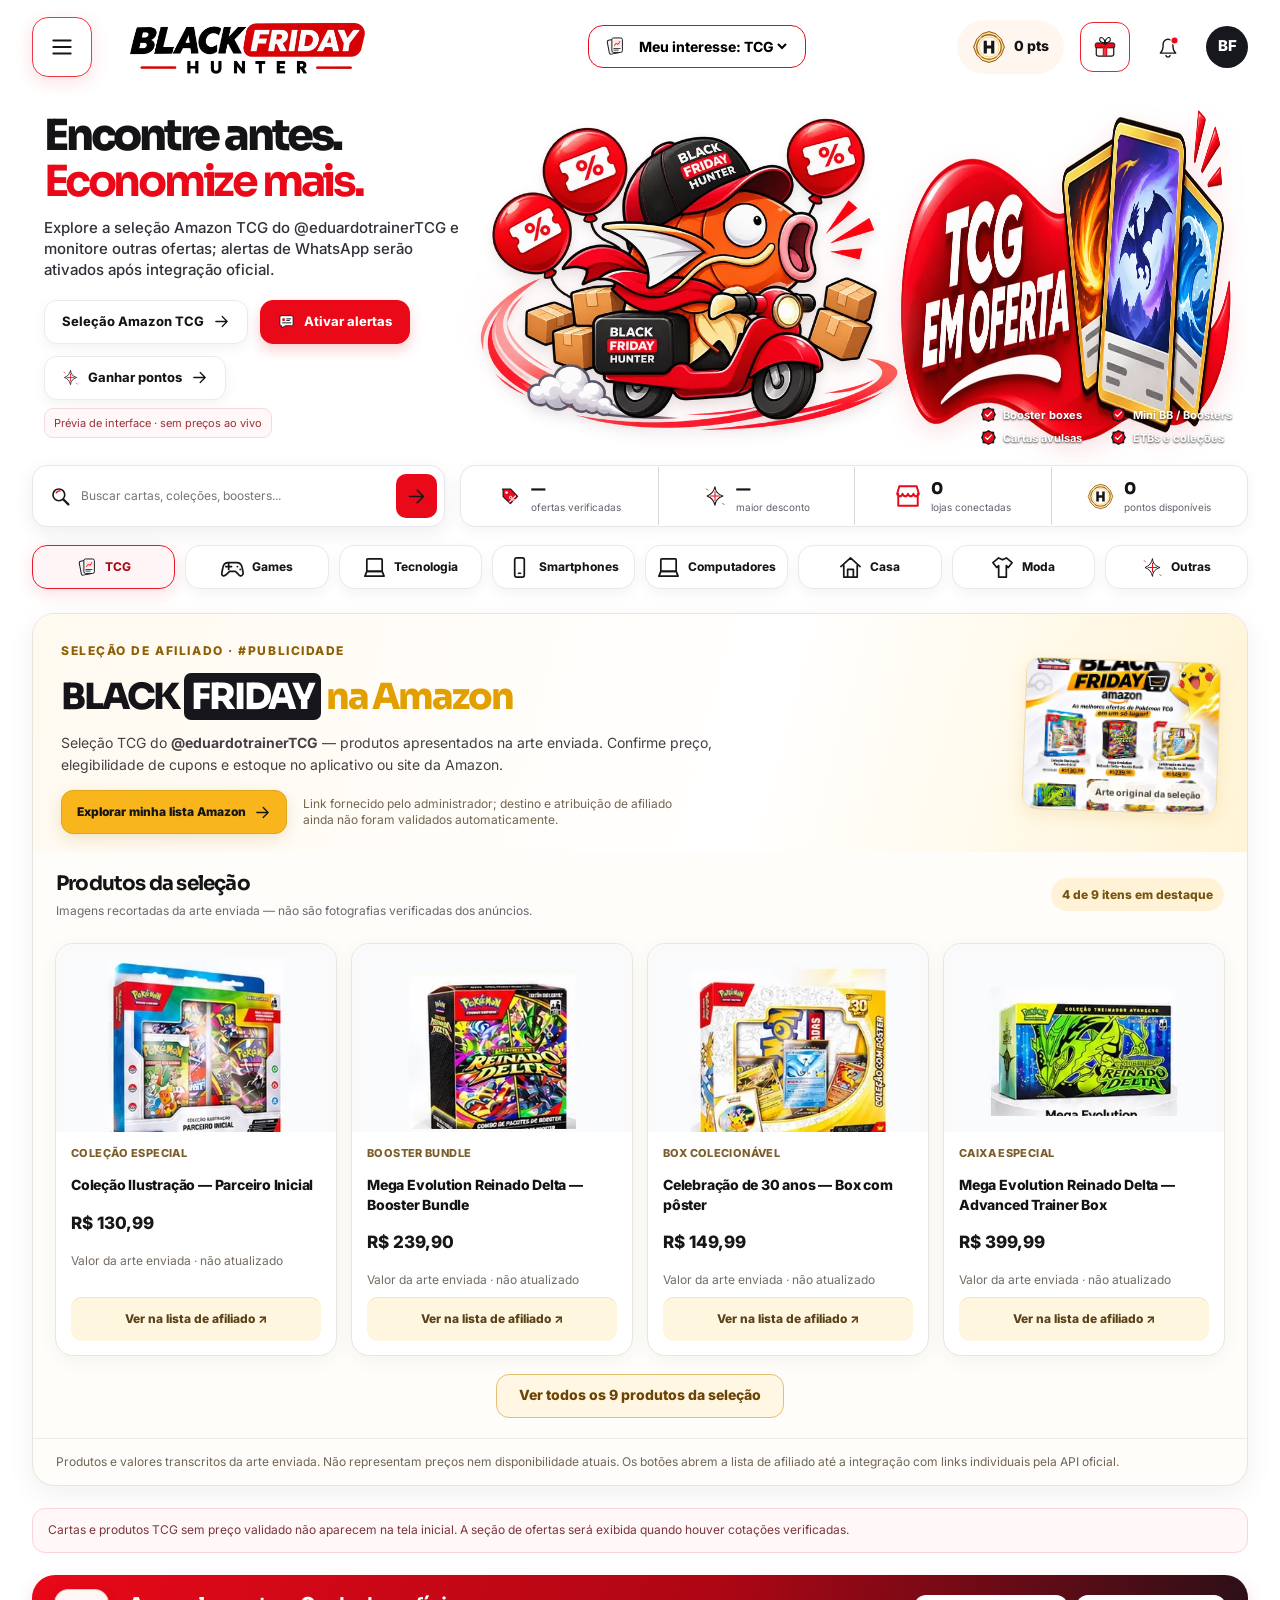
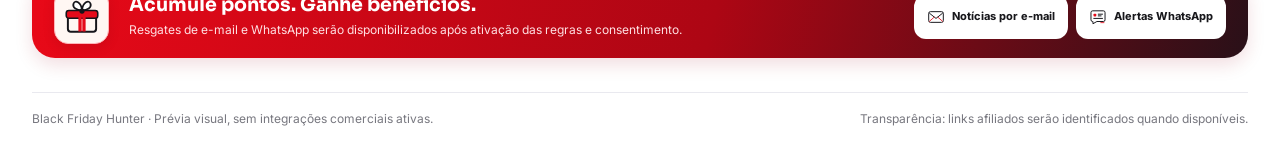
==== commit 52e62fe9: "fix(ui): replace narrow affiliate CTA and orphan arrow with compact original SVG and clear label" ====
--- a/app/index.html
+++ b/app/index.html
@@ -56,6 +56,7 @@
 </style>
 <link rel="stylesheet" href="/app/css/fidelity-v5.css">
 <link rel="stylesheet" href="/app/css/brand-icon-assets-v7.css">
+<link rel="stylesheet" href="/app/css/affiliate-cta-v8.css">
 </head>
 <body>
 <a class="skip-link" href="#categorias">Ir para categorias de interesse</a>
@@ -77,39 +78,39 @@
   <div class="amazon-grid" id="amazon-grid" aria-live="polite"><article class="amazon-item" data-product="coleção ilustração — parceiro inicial">
   <div class="amazon-item-photo"><img src="/app/assets/amazon/colecao-parceiro-inicial.webp" width="360" height="270" loading="lazy" alt="Recorte da arte enviada: Coleção Ilustração — Parceiro Inicial"></div>
   <div class="amazon-item-info"><span class="amazon-kind">Coleção especial</span><h3>Coleção Ilustração — Parceiro Inicial</h3><p class="amazon-price">R$ 130,99</p><span class="amazon-validation">Valor da arte enviada · não atualizado</span></div>
-  <a class="amazon-list-link" target="_blank" rel="noopener noreferrer sponsored" href="https://amzn.to/4846Sow" aria-label="Abrir sua seleção Amazon para conferir Coleção Ilustração — Parceiro Inicial">Abrir seleção Amazon <svg class="icon small" aria-hidden="true"><use href="#i-arrow"/></svg></a>
+  <a class="amazon-list-link" target="_blank" rel="noopener noreferrer sponsored" href="https://amzn.to/4846Sow" aria-label="Abrir lista Amazon de afiliado para procurar Coleção Ilustração — Parceiro Inicial"><span class="affiliate-cta-label">Ver lista Amazon</span><img class="asset-icon affiliate-cta-icon" src="/app/assets/icons/external-link.svg" width="18" height="18" alt="" aria-hidden="true"></a>
 </article><article class="amazon-item" data-product="mega evolution reinado delta — booster bundle">
   <div class="amazon-item-photo"><img src="/app/assets/amazon/reinado-delta-bundle.webp" width="360" height="270" loading="lazy" alt="Recorte da arte enviada: Mega Evolution Reinado Delta — Booster Bundle"></div>
   <div class="amazon-item-info"><span class="amazon-kind">Booster bundle</span><h3>Mega Evolution Reinado Delta — Booster Bundle</h3><p class="amazon-price">R$ 239,90</p><span class="amazon-validation">Valor da arte enviada · não atualizado</span></div>
-  <a class="amazon-list-link" target="_blank" rel="noopener noreferrer sponsored" href="https://amzn.to/4846Sow" aria-label="Abrir sua seleção Amazon para conferir Mega Evolution Reinado Delta — Booster Bundle">Abrir seleção Amazon <svg class="icon small" aria-hidden="true"><use href="#i-arrow"/></svg></a>
+  <a class="amazon-list-link" target="_blank" rel="noopener noreferrer sponsored" href="https://amzn.to/4846Sow" aria-label="Abrir lista Amazon de afiliado para procurar Mega Evolution Reinado Delta — Booster Bundle"><span class="affiliate-cta-label">Ver lista Amazon</span><img class="asset-icon affiliate-cta-icon" src="/app/assets/icons/external-link.svg" width="18" height="18" alt="" aria-hidden="true"></a>
 </article><article class="amazon-item" data-product="celebração de 30 anos — box com pôster">
   <div class="amazon-item-photo"><img src="/app/assets/amazon/celebracao-poster.webp" width="360" height="270" loading="lazy" alt="Recorte da arte enviada: Celebração de 30 anos — Box com pôster"></div>
   <div class="amazon-item-info"><span class="amazon-kind">Box colecionável</span><h3>Celebração de 30 anos — Box com pôster</h3><p class="amazon-price">R$ 149,99</p><span class="amazon-validation">Valor da arte enviada · não atualizado</span></div>
-  <a class="amazon-list-link" target="_blank" rel="noopener noreferrer sponsored" href="https://amzn.to/4846Sow" aria-label="Abrir sua seleção Amazon para conferir Celebração de 30 anos — Box com pôster">Abrir seleção Amazon <svg class="icon small" aria-hidden="true"><use href="#i-arrow"/></svg></a>
+  <a class="amazon-list-link" target="_blank" rel="noopener noreferrer sponsored" href="https://amzn.to/4846Sow" aria-label="Abrir lista Amazon de afiliado para procurar Celebração de 30 anos — Box com pôster"><span class="affiliate-cta-label">Ver lista Amazon</span><img class="asset-icon affiliate-cta-icon" src="/app/assets/icons/external-link.svg" width="18" height="18" alt="" aria-hidden="true"></a>
 </article><article class="amazon-item" data-product="mega evolution reinado delta — advanced trainer box">
   <div class="amazon-item-photo"><img src="/app/assets/amazon/reinado-delta-atb.webp" width="360" height="270" loading="lazy" alt="Recorte da arte enviada: Mega Evolution Reinado Delta — Advanced Trainer Box"></div>
   <div class="amazon-item-info"><span class="amazon-kind">Caixa especial</span><h3>Mega Evolution Reinado Delta — Advanced Trainer Box</h3><p class="amazon-price">R$ 399,99</p><span class="amazon-validation">Valor da arte enviada · não atualizado</span></div>
-  <a class="amazon-list-link" target="_blank" rel="noopener noreferrer sponsored" href="https://amzn.to/4846Sow" aria-label="Abrir sua seleção Amazon para conferir Mega Evolution Reinado Delta — Advanced Trainer Box">Abrir seleção Amazon <svg class="icon small" aria-hidden="true"><use href="#i-arrow"/></svg></a>
+  <a class="amazon-list-link" target="_blank" rel="noopener noreferrer sponsored" href="https://amzn.to/4846Sow" aria-label="Abrir lista Amazon de afiliado para procurar Mega Evolution Reinado Delta — Advanced Trainer Box"><span class="affiliate-cta-label">Ver lista Amazon</span><img class="asset-icon affiliate-cta-icon" src="/app/assets/icons/external-link.svg" width="18" height="18" alt="" aria-hidden="true"></a>
 </article><article class="amazon-item" hidden data-product="mega evolution reinado delta — sleeved booster">
   <div class="amazon-item-photo"><img src="/app/assets/amazon/reinado-delta-sleeved.webp" width="360" height="270" loading="lazy" alt="Recorte da arte enviada: Mega Evolution Reinado Delta — Sleeved Booster"></div>
   <div class="amazon-item-info"><span class="amazon-kind">Booster avulso</span><h3>Mega Evolution Reinado Delta — Sleeved Booster</h3><p class="amazon-price">R$ 13,99</p><span class="amazon-validation">Valor da arte enviada · não atualizado</span></div>
-  <a class="amazon-list-link" target="_blank" rel="noopener noreferrer sponsored" href="https://amzn.to/4846Sow" aria-label="Abrir sua seleção Amazon para conferir Mega Evolution Reinado Delta — Sleeved Booster">Abrir seleção Amazon <svg class="icon small" aria-hidden="true"><use href="#i-arrow"/></svg></a>
+  <a class="amazon-list-link" target="_blank" rel="noopener noreferrer sponsored" href="https://amzn.to/4846Sow" aria-label="Abrir lista Amazon de afiliado para procurar Mega Evolution Reinado Delta — Sleeved Booster"><span class="affiliate-cta-label">Ver lista Amazon</span><img class="asset-icon affiliate-cta-icon" src="/app/assets/icons/external-link.svg" width="18" height="18" alt="" aria-hidden="true"></a>
 </article><article class="amazon-item" hidden data-product="30th celebration — booster bundle pt-br">
   <div class="amazon-item-photo"><img src="/app/assets/amazon/celebracao-bundle.webp" width="360" height="270" loading="lazy" alt="Recorte da arte enviada: 30th Celebration — Booster Bundle PT-BR"></div>
   <div class="amazon-item-info"><span class="amazon-kind">Booster bundle</span><h3>30th Celebration — Booster Bundle PT-BR</h3><p class="amazon-price">R$ 319,90</p><span class="amazon-validation">Valor da arte enviada · não atualizado</span></div>
-  <a class="amazon-list-link" target="_blank" rel="noopener noreferrer sponsored" href="https://amzn.to/4846Sow" aria-label="Abrir sua seleção Amazon para conferir 30th Celebration — Booster Bundle PT-BR">Abrir seleção Amazon <svg class="icon small" aria-hidden="true"><use href="#i-arrow"/></svg></a>
+  <a class="amazon-list-link" target="_blank" rel="noopener noreferrer sponsored" href="https://amzn.to/4846Sow" aria-label="Abrir lista Amazon de afiliado para procurar 30th Celebration — Booster Bundle PT-BR"><span class="affiliate-cta-label">Ver lista Amazon</span><img class="asset-icon affiliate-cta-icon" src="/app/assets/icons/external-link.svg" width="18" height="18" alt="" aria-hidden="true"></a>
 </article><article class="amazon-item" hidden data-product="mega evolution reinado delta — booster box">
   <div class="amazon-item-photo"><img src="/app/assets/amazon/reinado-delta-box.webp" width="360" height="270" loading="lazy" alt="Recorte da arte enviada: Mega Evolution Reinado Delta — Booster Box"></div>
   <div class="amazon-item-info"><span class="amazon-kind">Booster box</span><h3>Mega Evolution Reinado Delta — Booster Box</h3><p class="amazon-price">R$ 419,90</p><span class="amazon-validation">Valor da arte enviada · não atualizado</span></div>
-  <a class="amazon-list-link" target="_blank" rel="noopener noreferrer sponsored" href="https://amzn.to/4846Sow" aria-label="Abrir sua seleção Amazon para conferir Mega Evolution Reinado Delta — Booster Box">Abrir seleção Amazon <svg class="icon small" aria-hidden="true"><use href="#i-arrow"/></svg></a>
+  <a class="amazon-list-link" target="_blank" rel="noopener noreferrer sponsored" href="https://amzn.to/4846Sow" aria-label="Abrir lista Amazon de afiliado para procurar Mega Evolution Reinado Delta — Booster Box"><span class="affiliate-cta-label">Ver lista Amazon</span><img class="asset-icon affiliate-cta-icon" src="/app/assets/icons/external-link.svg" width="18" height="18" alt="" aria-hidden="true"></a>
 </article><article class="amazon-item" hidden data-product="mega evolução caos ascendente — booster box">
   <div class="amazon-item-photo"><img src="/app/assets/amazon/caos-ascendente-box.webp" width="360" height="270" loading="lazy" alt="Recorte da arte enviada: Mega Evolução Caos Ascendente — Booster Box"></div>
   <div class="amazon-item-info"><span class="amazon-kind">Booster box</span><h3>Mega Evolução Caos Ascendente — Booster Box</h3><p class="amazon-price">R$ 231,94</p><span class="amazon-validation">Valor da arte enviada · não atualizado</span></div>
-  <a class="amazon-list-link" target="_blank" rel="noopener noreferrer sponsored" href="https://amzn.to/4846Sow" aria-label="Abrir sua seleção Amazon para conferir Mega Evolução Caos Ascendente — Booster Box">Abrir seleção Amazon <svg class="icon small" aria-hidden="true"><use href="#i-arrow"/></svg></a>
+  <a class="amazon-list-link" target="_blank" rel="noopener noreferrer sponsored" href="https://amzn.to/4846Sow" aria-label="Abrir lista Amazon de afiliado para procurar Mega Evolução Caos Ascendente — Booster Box"><span class="affiliate-cta-label">Ver lista Amazon</span><img class="asset-icon affiliate-cta-icon" src="/app/assets/icons/external-link.svg" width="18" height="18" alt="" aria-hidden="true"></a>
 </article><article class="amazon-item" hidden data-product="mega evolução escuridão absoluta — sleeved booster">
   <div class="amazon-item-photo"><img src="/app/assets/amazon/escuridao-sleeved.webp" width="360" height="270" loading="lazy" alt="Recorte da arte enviada: Mega Evolução Escuridão Absoluta — Sleeved Booster"></div>
   <div class="amazon-item-info"><span class="amazon-kind">Booster avulso</span><h3>Mega Evolução Escuridão Absoluta — Sleeved Booster</h3><p class="amazon-price">R$ 13,99</p><span class="amazon-validation">Valor da arte enviada · não atualizado</span></div>
-  <a class="amazon-list-link" target="_blank" rel="noopener noreferrer sponsored" href="https://amzn.to/4846Sow" aria-label="Abrir sua seleção Amazon para conferir Mega Evolução Escuridão Absoluta — Sleeved Booster">Abrir seleção Amazon <svg class="icon small" aria-hidden="true"><use href="#i-arrow"/></svg></a>
+  <a class="amazon-list-link" target="_blank" rel="noopener noreferrer sponsored" href="https://amzn.to/4846Sow" aria-label="Abrir lista Amazon de afiliado para procurar Mega Evolução Escuridão Absoluta — Sleeved Booster"><span class="affiliate-cta-label">Ver lista Amazon</span><img class="asset-icon affiliate-cta-icon" src="/app/assets/icons/external-link.svg" width="18" height="18" alt="" aria-hidden="true"></a>
 </article></div>
   <div class="amazon-expand-wrap"><button type="button" class="amazon-expand" id="amazon-show-all" aria-expanded="false" aria-controls="amazon-grid">Ver todos os produtos da seleção</button></div>
   <p class="amazon-empty" id="amazon-empty" role="status" hidden>Nenhum item da seleção corresponde à sua busca.</p>
--- a/app/css/brand-icon-assets-v7.css
+++ b/app/css/brand-icon-assets-v7.css
@@ -0,0 +1,52 @@
+/* Black Friday Hunter — independent custom icon assets, V7.
+   White mode, black/red identity, no font or WhatsApp emoji glyphs. */
+.asset-icon {
+  display:inline-block;
+  flex:0 0 auto;
+  width:21px;
+  height:21px;
+  object-fit:contain;
+  vertical-align:middle;
+  background:transparent;
+}
+.asset-icon.small{width:17px;height:17px}
+.asset-icon.big{width:26px;height:26px}
+.asset-points-head{width:34px;height:34px}
+.asset-points-stat{width:27px;height:27px}
+.points-head{gap:8px}
+.points-head .asset-icon{margin-right:0}
+.stats .stat .asset-points-stat{width:27px;height:27px;max-width:none}
+.reward-coins{
+  background:#FFF7F3;
+  color:inherit;
+  border:1px solid #FFB5B9;
+  border-radius:14px;
+  display:grid;place-items:center;
+  width:55px;height:55px;
+  box-shadow:0 3px 12px #57050E22;
+}
+.reward-coins .asset-rewards-banner{width:42px;height:42px}
+.icon-btn .asset-icon.big{width:26px;height:26px}
+.hero-perks span::before{
+  content:"";
+  display:inline-block;
+  width:17px;height:17px;
+  margin-right:6px;
+  vertical-align:-4px;
+  background:transparent url('/app/assets/icons/verified-badge.svg') center/contain no-repeat;
+  border:0;border-radius:0;
+  box-shadow:none;
+  text-shadow:none;
+}
+.reward-options button .asset-icon{
+  width:18px;height:18px;
+}
+.actions .asset-icon.small{width:17px;height:17px}
+.categories .asset-icon{width:21px;height:21px}
+.section-heading .asset-icon{width:21px;height:21px}
+.stats .stat .asset-icon:not(.asset-points-stat){width:22px;height:22px}
+@media(max-width:700px){
+ .reward-coins{width:46px;height:46px}
+ .reward-coins .asset-rewards-banner{width:33px;height:33px}
+ .reward-options button .asset-icon{width:18px;height:18px}
+}
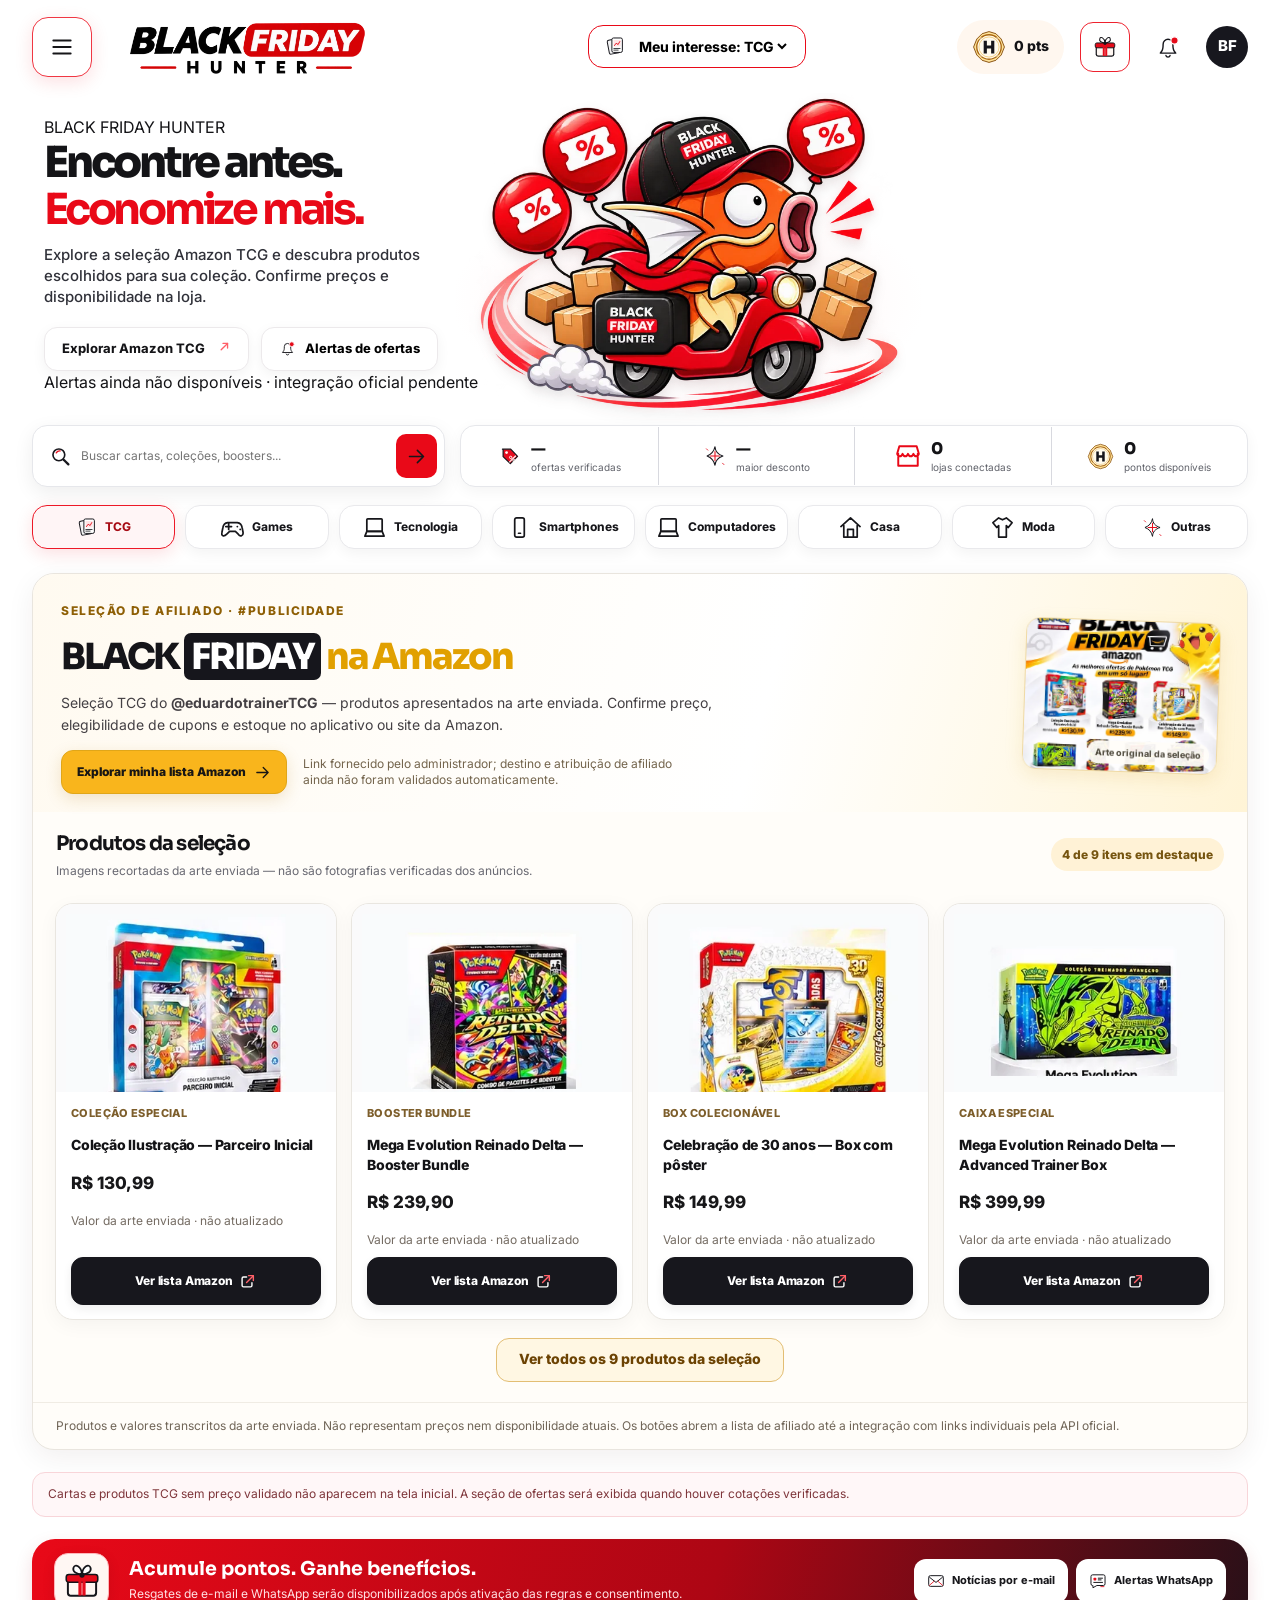
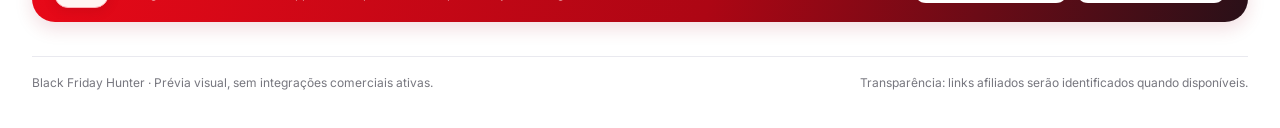
==== commit e110d88b: "feat(hero): implement approved red minimalist second variant with original Magikarp asset" ====
--- a/app/index.html
+++ b/app/index.html
@@ -57,13 +57,34 @@
 <link rel="stylesheet" href="/app/css/fidelity-v5.css">
 <link rel="stylesheet" href="/app/css/brand-icon-assets-v7.css">
 <link rel="stylesheet" href="/app/css/affiliate-cta-v8.css">
+<link rel="stylesheet" href="/app/css/hero-variant-2-v9.css">
 </head>
 <body>
 <a class="skip-link" href="#categorias">Ir para categorias de interesse</a>
 <svg style="display:none" aria-hidden="true" xmlns="http://www.w3.org/2000/svg"><symbol id="i-menu" viewBox="0 0 24 24"><path d="M4 6h16M4 12h16M4 18h16"/></symbol><symbol id="i-search" viewBox="0 0 24 24"><circle cx="11" cy="11" r="7.5"/><path d="m17 17 5 5"/></symbol><symbol id="i-bell" viewBox="0 0 24 24"><path d="M18 8a6 6 0 0 0-12 0c0 7-3 8-3 10h18c0-2-3-3-3-10M10 22h4"/></symbol><symbol id="i-gift" viewBox="0 0 24 24"><path d="M4 10h16v11H4zM2 7h20v3H2zM12 7v14M12 7c-2-7-9-5-8-2 .5 2 5 2 8 2M12 7c2-7 9-5 8-2-.5 2-5 2-8 2"/></symbol><symbol id="i-arrow" viewBox="0 0 24 24"><path d="M4 12h16m-7-7 7 7-7 7"/></symbol><symbol id="i-card" viewBox="0 0 24 24"><rect x="2" y="4" width="13" height="17" rx="2" transform="rotate(-10 8 12)"/><path d="m15 5 6 2v14h-9"/></symbol><symbol id="i-tag" viewBox="0 0 24 24"><path d="M3 12 12 3h9v9l-9 9z"/><circle cx="17" cy="7" r="1"/></symbol><symbol id="i-store" viewBox="0 0 24 24"><path d="M3 10v11h18V10M2 10l2-7h16l2 7M2 10c1 3 4 3 5 0 1 3 4 3 5 0 1 3 4 3 5 0 1 3 4 3 5 0"/></symbol><symbol id="i-game" viewBox="0 0 24 24"><path d="M7 7h10a6 6 0 0 1 5 5l1 5c.5 4-3 5-5 2l-3-3H9l-3 3c-3 3-6 2-5-2l1-5a6 6 0 0 1 5-5ZM5 11h6M8 8v6M17 11h.1M20 14h.1"/></symbol><symbol id="i-laptop" viewBox="0 0 24 24"><rect x="4" y="3" width="16" height="13" rx="1"/><path d="m2 21 2-5h16l2 5z"/></symbol><symbol id="i-phone" viewBox="0 0 24 24"><rect x="7" y="2" width="10" height="20" rx="2"/><path d="M11 18h2"/></symbol><symbol id="i-house" viewBox="0 0 24 24"><path d="m2 11 10-9 10 9M5 10v12h14V10M9 22v-8h6v8"/></symbol><symbol id="i-shirt" viewBox="0 0 24 24"><path d="m8 2 4 2 4-2 6 5-4 5-2-2v12H8V10l-2 2-4-5z"/></symbol><symbol id="i-spark" viewBox="0 0 24 24"><path d="m12 2 2 7 7 3-7 2-2 8-2-8-7-2 7-3z"/></symbol><symbol id="i-mail" viewBox="0 0 24 24"><rect x="2" y="4" width="20" height="16" rx="2"/><path d="m2 6 10 8L22 6"/></symbol><symbol id="i-message" viewBox="0 0 24 24"><path d="M21 11a9 9 0 0 1-12 8l-6 2 2-6A9 9 0 1 1 21 11Z"/><path d="M8 9c2 4 4 6 8 7"/></symbol><symbol id="i-cross" viewBox="0 0 24 24"><path d="M5 5 19 19M19 5 5 19"/></symbol></svg>
 <header class="shell header" id="top"><div class="left-nav"><button class="hamburger" id="menu-toggle" aria-label="Abrir menu" aria-controls="drawer" aria-expanded="false"><svg class="icon big"><use href="#i-menu"/></svg></button><a href="#top" aria-label="Início Black Friday Hunter"><img class="brand" src="/app/assets/logo-v4.webp" alt="Black Friday Hunter" width="325" height="108" /></a></div><label class="interest-top" for="interest"><img class="asset-icon" src="/app/assets/icons/tcg-cards.svg" width="21" height="21" alt="" aria-hidden="true"><span class="sr-only">Minha categoria de interesse</span><select id="interest"><option value="TCG">Meu interesse: TCG</option><option value="TECH">Tecnologia</option><option value="GAMES">Games</option><option value="HOME">Casa</option></select></label><div class="right-nav"><div class="points-head capsule"><img class="asset-icon asset-points-head" src="/app/assets/icons/points-medallion.svg" width="34" height="34" alt="" aria-hidden="true"><span>0 <span class="sr-only">pontos</span>pts</span></div><button class="icon-btn gift" type="button" data-modal="rewards" aria-label="Recompensas"><img class="asset-icon big" src="/app/assets/icons/rewards-parcel.svg" width="26" height="26" alt="" aria-hidden="true"></button><button class="icon-btn" type="button" data-modal="notifications" aria-label="Notificações"><img class="asset-icon big" src="/app/assets/icons/notification-bell.svg" width="26" height="26" alt="" aria-hidden="true"></button><button class="icon-btn avatar" data-modal="account" aria-label="Conta">BF</button></div></header>
 <main class="shell">
-<section class="hero" aria-label="Black Friday Hunter"><div class="hero-copy"><h1>Encontre antes.<strong>Economize mais.</strong></h1><p id="hero-desc">Promoções de TCG e colecionáveis com monitoramento inteligente e alertas no WhatsApp quando habilitados.</p><div class="actions"><a class="btn" id="amazon-hero-link" href="https://amzn.to/4846Sow" target="_blank" rel="noopener noreferrer sponsored">Seleção Amazon TCG <svg class="icon small" aria-hidden="true"><use href="#i-arrow"/></svg></a><button class="btn red" type="button" data-modal="notifications"><img class="asset-icon small" src="/app/assets/icons/alert-message.svg" width="17" height="17" alt="" aria-hidden="true"> Ativar alertas</button><a class="btn" href="#recompensas"><img class="asset-icon small" src="/app/assets/icons/benefits-spark.svg" width="17" height="17" alt="" aria-hidden="true"> Ganhar pontos <svg class="icon small"><use href="#i-arrow"/></svg></a></div><span class="notice">Prévia de interface · sem preços ao vivo</span></div><div class="hero-magikarp"><img src="/app/assets/magikarp-scooter.webp" alt="Magikarp na scooter vermelha com balões de cupons de desconto" width="760" height="570" /></div><div class="mobile-tcg-art" id="mobile-tcg-art"><img src="/app/assets/banner-tcg.webp" alt="Banner editorial TCG em oferta, arte original do Black Friday Hunter" width="1050" height="350" loading="lazy" decoding="async"></div><div class="tcg-hero" id="tcg-hero"><img src="/app/assets/banner-tcg.webp" alt="Arte TCG em oferta com três cartas ilustrativas" width="1050" height="350"/><div class="hero-perks"><span>Booster boxes</span><span>Mini BB / Boosters</span><span>Cartas avulsas</span><span>ETBs e coleções</span></div></div></section>
+<section class="hero hero-v9" aria-label="Black Friday Hunter — encontre antes, economize mais">
+  <div class="hero-copy">
+    <span class="hero-eyebrow">BLACK FRIDAY HUNTER</span>
+    <h1>Encontre antes.<strong>Economize mais.</strong></h1>
+    <p id="hero-desc">Explore a seleção Amazon TCG e descubra produtos escolhidos para sua coleção. Confirme preços e disponibilidade na loja.</p>
+    <div class="actions hero-actions">
+      <a class="btn hero-primary" id="amazon-hero-link" href="https://amzn.to/4846Sow" target="_blank" rel="noopener noreferrer sponsored" aria-label="Abrir seleção Amazon TCG em outra aba">
+        Explorar Amazon TCG
+        <img class="asset-icon small" src="/app/assets/icons/external-link.svg" alt="" aria-hidden="true" width="17" height="17">
+      </a>
+      <button class="btn hero-secondary" type="button" data-modal="notifications" aria-label="Informações sobre alertas de ofertas, funcionalidade ainda não ativada">
+        <img class="asset-icon small" src="/app/assets/icons/notification-bell.svg" alt="" aria-hidden="true" width="17" height="17">
+        Alertas de ofertas
+      </button>
+    </div>
+    <span class="hero-note">Alertas ainda não disponíveis · integração oficial pendente</span>
+  </div>
+  <div class="hero-magikarp">
+    <img src="/app/assets/magikarp-scooter.webp" alt="Magikarp original do Black Friday Hunter pilotando scooter vermelha com balões de cupons" width="760" height="570" fetchpriority="high" decoding="async">
+  </div>
+</section>
 <div class="search-stats"><form class="search" id="search-form" role="search"><img class="asset-icon" src="/app/assets/icons/search-lens.svg" width="21" height="21" alt="" aria-hidden="true"><label class="sr-only" for="query">Buscar</label><input id="query" type="search" placeholder="Buscar cartas, coleções, boosters..." autocomplete="off"/><button aria-label="Buscar"><svg class="icon"><use href="#i-arrow"/></svg></button></form><section class="stats" aria-label="Indicadores do Black Friday Hunter"><div class="stat"><img class="asset-icon" src="/app/assets/icons/discount-tag.svg" width="21" height="21" alt="" aria-hidden="true"><div><strong>—</strong><span>ofertas verificadas</span></div></div><div class="stat"><img class="asset-icon" src="/app/assets/icons/benefits-spark.svg" width="21" height="21" alt="" aria-hidden="true"><div><strong>—</strong><span>maior desconto</span></div></div><div class="stat"><svg class="icon"><use href="#i-store"/></svg><div><strong>0</strong><span>lojas conectadas</span></div></div><div class="stat"><img class="asset-icon asset-points-stat" src="/app/assets/icons/points-medallion.svg" width="27" height="27" alt="" aria-hidden="true"><div><strong>0</strong><span>pontos disponíveis</span></div></div></section></div>
 <nav class="categories" id="categorias" aria-label="Categorias"><button class="cat active" data-interest="TCG"><img class="asset-icon" src="/app/assets/icons/tcg-cards.svg" width="21" height="21" alt="" aria-hidden="true">TCG</button><button class="cat" data-interest="GAMES"><svg class="icon"><use href="#i-game"/></svg>Games</button><button class="cat" data-interest="TECH"><svg class="icon"><use href="#i-laptop"/></svg>Tecnologia</button><button class="cat" data-interest="TECH"><svg class="icon"><use href="#i-phone"/></svg>Smartphones</button><button class="cat" data-interest="TECH"><svg class="icon"><use href="#i-laptop"/></svg>Computadores</button><button class="cat" data-interest="HOME"><svg class="icon"><use href="#i-house"/></svg>Casa</button><button class="cat" data-interest="HOME"><svg class="icon"><use href="#i-shirt"/></svg>Moda</button><button class="cat" data-interest="HOME"><img class="asset-icon" src="/app/assets/icons/benefits-spark.svg" width="21" height="21" alt="" aria-hidden="true">Outras</button></nav>
 
@@ -125,7 +146,7 @@
 <div id="modal-overlay" class="overlay" hidden></div><section id="modal" class="modal" role="dialog" aria-modal="true" aria-labelledby="modal-title" aria-hidden="true" hidden><h2 id="modal-title">Em preparação</h2><p id="modal-body"></p><div class="modal-actions"><button class="btn red" id="modal-close">Entendi</button></div></section>
 <script>
 const interest=document.querySelector('#interest');const cats=[...document.querySelectorAll('.cat')];const desc=document.querySelector('#hero-desc');const techText='Ofertas de tecnologia aparecerão após conectar fontes verificadas; seus alertas serão configuráveis.';
-function setInterest(value){const v=['TCG','TECH','GAMES','HOME'].includes(value)?value:'TCG';interest.value=v;cats.forEach(b=>b.classList.toggle('active',b.dataset.interest===v));document.querySelector('#tcg-hero').hidden=v!=='TCG';document.querySelector('#mobile-tcg-art').hidden=v!=='TCG';document.querySelector('#amazon-curadoria').hidden=v!=='TCG';document.querySelector('#amazon-hero-link').hidden=v!=='TCG';desc.textContent=v==='TCG'?'Explore a seleção Amazon TCG do @eduardotrainerTCG e monitore outras ofertas; alertas de WhatsApp serão ativados após integração oficial.':techText;document.querySelector('#tcg-boxes').querySelector('h2').lastChild.textContent=v==='TCG'?'Booster boxes e coleções':'Categorias monitoradas';refreshVerifiedOfferCards();if(v!=='TCG')document.querySelector('#data-warning').textContent='Conteúdo de categoria em modo demonstração. Não há produtos ou preços reais conectados.';else document.querySelector('#data-warning').textContent='Cartas e produtos TCG sem preço validado não aparecem na tela inicial. A seção de ofertas será exibida quando houver cotações verificadas.';try{localStorage.setItem('bfh-interest',v)}catch{}}
+function setInterest(value){const v=['TCG','TECH','GAMES','HOME'].includes(value)?value:'TCG';interest.value=v;cats.forEach(b=>b.classList.toggle('active',b.dataset.interest===v));document.querySelector('#amazon-curadoria').hidden=v!=='TCG';document.querySelector('#amazon-hero-link').hidden=v!=='TCG';desc.textContent=v==='TCG'?'Explore a seleção Amazon TCG e descubra produtos escolhidos para sua coleção. Confirme preços e disponibilidade na loja.':techText;document.querySelector('#tcg-boxes').querySelector('h2').lastChild.textContent=v==='TCG'?'Booster boxes e coleções':'Categorias monitoradas';refreshVerifiedOfferCards();if(v!=='TCG')document.querySelector('#data-warning').textContent='Conteúdo de categoria em modo demonstração. Não há produtos ou preços reais conectados.';else document.querySelector('#data-warning').textContent='Cartas e produtos TCG sem preço validado não aparecem na tela inicial. A seção de ofertas será exibida quando houver cotações verificadas.';try{localStorage.setItem('bfh-interest',v)}catch{}}
 try{setInterest(localStorage.getItem('bfh-interest')||'TCG')}catch{setInterest('TCG')}interest.addEventListener('change',()=>setInterest(interest.value));cats.forEach(b=>b.addEventListener('click',()=>setInterest(b.dataset.interest)));
 // Fail closed: the home must not display an offer card without a verified numeric
 // price which is also rendered visibly in Brazilian reais. No price => no card.
--- a/app/css/affiliate-cta-v8.css
+++ b/app/css/affiliate-cta-v8.css
@@ -0,0 +1,77 @@
+/* Affiliate CTA V8: compact, readable on 2-column mobile catalog.
+   An original SVG indicates an external link. No emoji or Unicode arrows. */
+.amazon-list-link {
+  box-sizing:border-box;
+  width:100%;
+  min-height:48px;
+  margin-top:auto;
+  padding:10px 8px;
+  display:inline-flex;
+  align-items:center;
+  justify-content:center;
+  gap:6px;
+  border:1px solid #17171D;
+  border-radius:12px;
+  background:#17171D;
+  color:#FFFFFF;
+  box-shadow:0 4px 10px #17171D12;
+  text-align:center;
+  text-decoration:none;
+  font:800 12px/1.15 Inter,Arial,sans-serif;
+  letter-spacing:-.012em;
+  white-space:nowrap;
+  transition:background .18s ease,box-shadow .18s ease,transform .18s ease;
+}
+.amazon-list-link:hover {
+  background:#2D2D37;
+  color:#FFFFFF;
+  border-color:#2D2D37;
+  box-shadow:0 6px 15px #17171D20;
+  transform:translateY(-1px);
+}
+.amazon-list-link:focus-visible {
+  outline:3px solid #E50B1A;
+  outline-offset:3px;
+}
+.amazon-list-link:active {transform:translateY(0)}
+.amazon-list-link .affiliate-cta-label {
+  display:inline-block;
+  flex:0 1 auto;
+  min-width:0;
+  white-space:nowrap;
+}
+.amazon-list-link .affiliate-cta-icon {
+  width:18px;
+  height:18px;
+  min-width:18px;
+  flex:0 0 18px;
+  margin:0;
+  object-fit:contain;
+  display:inline-block;
+  filter:none;
+}
+@media(max-width:700px) {
+  .amazon-list-link {
+    min-height:48px;
+    padding:10px 6px;
+    gap:5px;
+    font-size:11.5px;
+    letter-spacing:-.016em;
+  }
+  .amazon-list-link .affiliate-cta-icon {
+    width:16px;
+    height:16px;
+    min-width:16px;
+    flex-basis:16px;
+  }
+}
+@media(max-width:360px) {
+  .amazon-list-link {font-size:11px;gap:3px;padding-inline:3px}
+  .amazon-list-link .affiliate-cta-icon {
+    width:15px;height:15px;min-width:15px;flex-basis:15px;
+  }
+}
+@media(prefers-reduced-motion:reduce) {
+  .amazon-list-link{transition:none}
+  .amazon-list-link:hover{transform:none}
+}
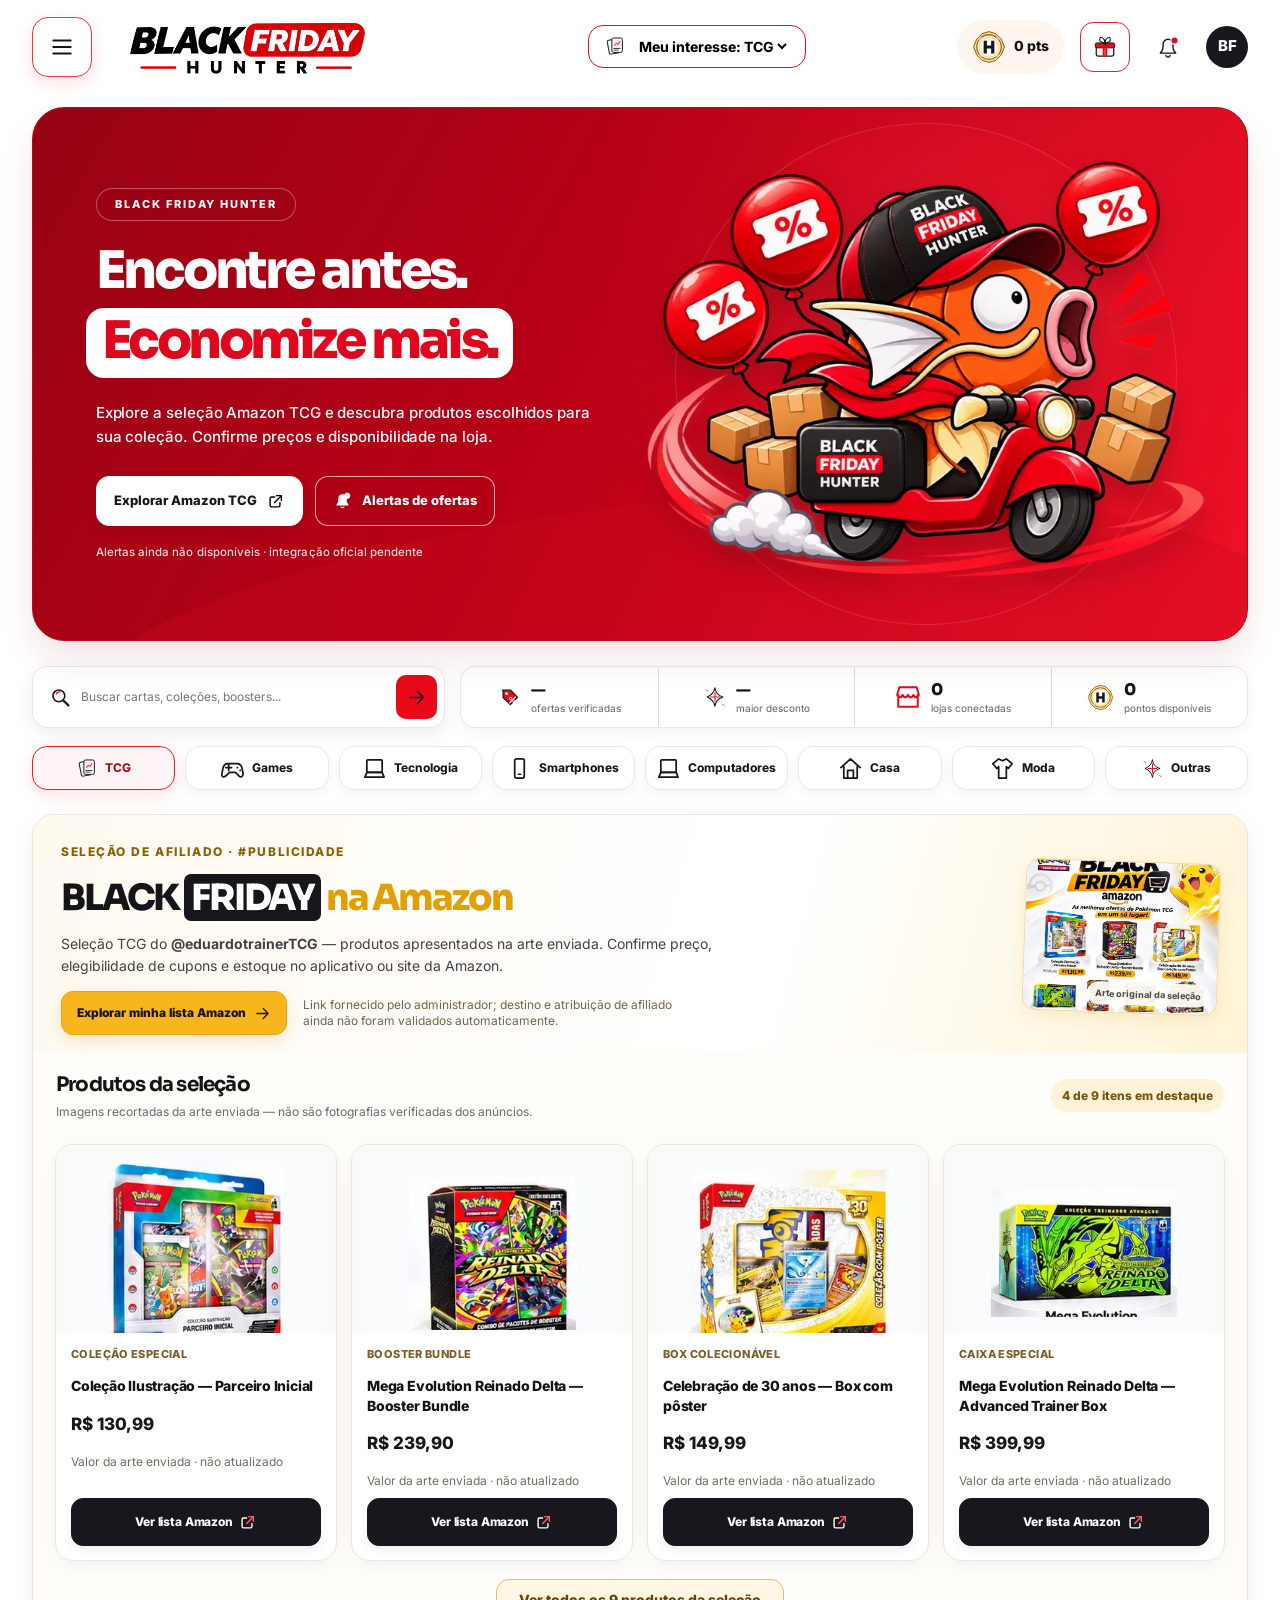
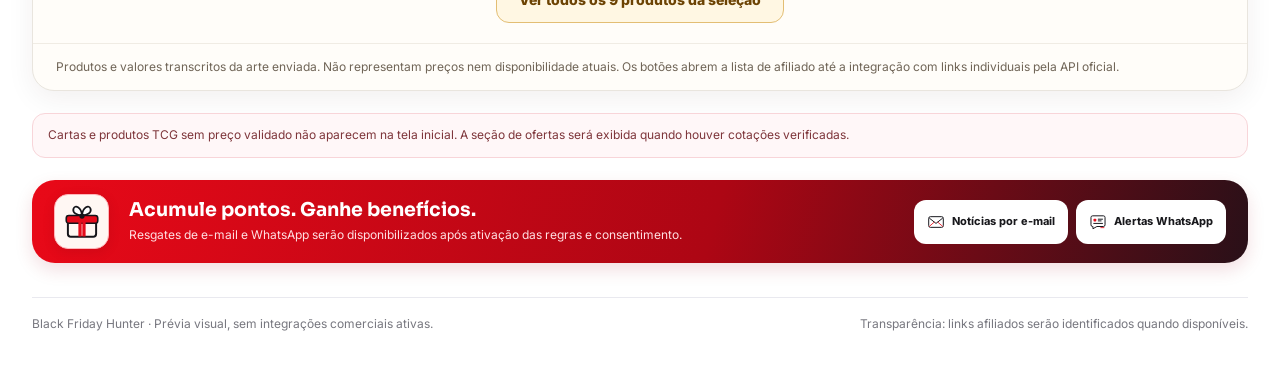
==== commit 21b51ec2: "feat(pwa): installation UX, scoped offline shell, safe updates and manifest" ====
--- a/app/index.html
+++ b/app/index.html
@@ -4,6 +4,12 @@
 <meta charset="utf-8">
 <meta name="viewport" content="width=device-width,initial-scale=1">
 <meta name="theme-color" content="#ffffff">
+<meta name="color-scheme" content="light">
+<meta name="mobile-web-app-capable" content="yes">
+<meta name="apple-mobile-web-app-capable" content="yes">
+<meta name="apple-mobile-web-app-status-bar-style" content="default">
+<meta name="apple-mobile-web-app-title" content="BF Hunter">
+<link rel="apple-touch-icon" sizes="180x180" href="/app/apple-touch-icon.png">
 <meta name="description" content="Black Friday Hunter — encontre oportunidades nas suas categorias e acompanhe alertas quando as integrações estiverem ativas.">
 <link rel="manifest" href="/app/manifest.webmanifest">
 <link rel="icon" type="image/png" href="/app/icon-192.png">
@@ -58,6 +64,7 @@
 <link rel="stylesheet" href="/app/css/brand-icon-assets-v7.css">
 <link rel="stylesheet" href="/app/css/affiliate-cta-v8.css">
 <link rel="stylesheet" href="/app/css/hero-variant-2-v9.css">
+<link rel="stylesheet" href="/app/css/pwa-v10.css">
 </head>
 <body>
 <a class="skip-link" href="#categorias">Ir para categorias de interesse</a>
@@ -142,8 +149,26 @@
 <div class="mini-ribbon" id="data-warning" role="status">Os itens acima são exemplos de categorias, não anúncios reais. Links de afiliado, preços e disponibilidade só aparecerão após validação da integração oficial.</div>
 <section class="reward" id="recompensas"><div class="reward-coins" aria-hidden="true"><img class="asset-icon asset-rewards-banner" src="/app/assets/icons/rewards-parcel.svg" width="40" height="40" alt=""></div><div><h2>Acumule pontos. Ganhe benefícios.</h2><p>Resgates de e-mail e WhatsApp serão disponibilizados após ativação das regras e consentimento.</p></div><div class="reward-options"><button data-modal="rewards" type="button"><img class="asset-icon small" src="/app/assets/icons/mail-envelope.svg" width="17" height="17" alt="" aria-hidden="true"> Notícias por e-mail</button><button data-modal="rewards" type="button"><img class="asset-icon small" src="/app/assets/icons/alert-message.svg" width="17" height="17" alt="" aria-hidden="true"> Alertas WhatsApp</button></div></section>
 <footer class="footer"><span>Black Friday Hunter · Prévia visual, sem integrações comerciais ativas.</span><span>Transparência: links afiliados serão identificados quando disponíveis.</span></footer></main>
-<div id="drawer-overlay" class="overlay" hidden></div><aside class="drawer" id="drawer" aria-label="Menu principal" aria-hidden="true" hidden><div class="drawer-top"><img src="/app/assets/logo-v4.webp" alt="Black Friday Hunter"/><button type="button" class="icon-btn" id="drawer-close" aria-label="Fechar menu"><svg class="icon"><use href="#i-cross"/></svg></button></div><nav class="links"><a href="#top"><svg class="icon"><use href="#i-house"/></svg> Início</a><a href="#amazon-curadoria"><svg class="icon"><use href="#i-store"/></svg> Seleção Amazon TCG</a><a href="#data-warning"><img class="asset-icon" src="/app/assets/icons/search-lens.svg" width="21" height="21" alt="" aria-hidden="true"> Critérios de exibição</a><a href="#categorias"><img class="asset-icon" src="/app/assets/icons/tcg-cards.svg" width="21" height="21" alt="" aria-hidden="true"> Meus interesses</a><a href="#recompensas"><img class="asset-icon" src="/app/assets/icons/rewards-parcel.svg" width="21" height="21" alt="" aria-hidden="true"> Recompensas</a><a href="#data-warning"><svg class="icon"><use href="#i-store"/></svg> Integrações</a></nav><p class="drawer-note">Esta prévia não contém promoções ao vivo, pontos utilizáveis ou envios automáticos. Nenhum dado de compra é coletado.</p></aside>
+<div id="drawer-overlay" class="overlay" hidden></div><aside class="drawer" id="drawer" aria-label="Menu principal" aria-hidden="true" hidden><div class="drawer-top"><img src="/app/assets/logo-v4.webp" alt="Black Friday Hunter"/><button type="button" class="icon-btn" id="drawer-close" aria-label="Fechar menu"><svg class="icon"><use href="#i-cross"/></svg></button></div><nav class="links"><a href="#top"><svg class="icon"><use href="#i-house"/></svg> Início</a><a href="#amazon-curadoria"><svg class="icon"><use href="#i-store"/></svg> Seleção Amazon TCG</a><a href="#data-warning"><img class="asset-icon" src="/app/assets/icons/search-lens.svg" width="21" height="21" alt="" aria-hidden="true"> Critérios de exibição</a><a href="#categorias"><img class="asset-icon" src="/app/assets/icons/tcg-cards.svg" width="21" height="21" alt="" aria-hidden="true"> Meus interesses</a><a href="#recompensas"><img class="asset-icon" src="/app/assets/icons/rewards-parcel.svg" width="21" height="21" alt="" aria-hidden="true"> Recompensas</a><a href="#data-warning"><svg class="icon"><use href="#i-store"/></svg> Integrações</a></nav>
+<button id="pwa-install" class="pwa-install-button" type="button" aria-describedby="pwa-install-copy">
+  <svg class="icon" aria-hidden="true" viewBox="0 0 24 24"><rect x="6" y="2.5" width="12" height="19" rx="2.5"/><path d="M12 7v9m-3-3 3 3 3-3"/></svg>
+  <span>Instalar aplicativo</span>
+</button>
+<p id="pwa-install-copy" class="pwa-install-copy">Acesso rápido pela tela inicial do seu dispositivo.</p>
+<p class="drawer-note">Esta prévia não contém promoções ao vivo, pontos utilizáveis ou envios automáticos. Nenhum dado de compra é coletado.</p></aside>
 <div id="modal-overlay" class="overlay" hidden></div><section id="modal" class="modal" role="dialog" aria-modal="true" aria-labelledby="modal-title" aria-hidden="true" hidden><h2 id="modal-title">Em preparação</h2><p id="modal-body"></p><div class="modal-actions"><button class="btn red" id="modal-close">Entendi</button></div></section>
+<div id="pwa-offline-bar" class="pwa-offline-bar" role="status" aria-live="polite" hidden>
+  Você está offline. Os preços salvos são referências e podem ter mudado.
+</div>
+<section id="pwa-update-banner" class="pwa-bottom-banner" aria-label="Atualização do aplicativo" role="status" aria-live="polite" hidden>
+  <div><strong>Atualização disponível</strong><p>Uma nova versão do aplicativo está pronta.</p></div>
+  <button id="pwa-update-now" type="button">Atualizar</button>
+  <button id="pwa-update-dismiss" class="pwa-close" type="button" aria-label="Fechar aviso de atualização">Fechar</button>
+</section>
+<section id="pwa-install-guide" class="pwa-bottom-banner pwa-install-guide" aria-labelledby="pwa-guide-title" role="status" aria-live="polite" hidden>
+  <div><strong id="pwa-guide-title">Instalar Black Friday Hunter</strong><p id="pwa-guide-text">Abra o menu do navegador e escolha a opção de instalação.</p></div>
+  <button id="pwa-guide-dismiss" class="pwa-close" type="button">Fechar</button>
+</section>
 <script>
 const interest=document.querySelector('#interest');const cats=[...document.querySelectorAll('.cat')];const desc=document.querySelector('#hero-desc');const techText='Ofertas de tecnologia aparecerão após conectar fontes verificadas; seus alertas serão configuráveis.';
 function setInterest(value){const v=['TCG','TECH','GAMES','HOME'].includes(value)?value:'TCG';interest.value=v;cats.forEach(b=>b.classList.toggle('active',b.dataset.interest===v));document.querySelector('#amazon-curadoria').hidden=v!=='TCG';document.querySelector('#amazon-hero-link').hidden=v!=='TCG';desc.textContent=v==='TCG'?'Explore a seleção Amazon TCG e descubra produtos escolhidos para sua coleção. Confirme preços e disponibilidade na loja.':techText;document.querySelector('#tcg-boxes').querySelector('h2').lastChild.textContent=v==='TCG'?'Booster boxes e coleções':'Categorias monitoradas';refreshVerifiedOfferCards();if(v!=='TCG')document.querySelector('#data-warning').textContent='Conteúdo de categoria em modo demonstração. Não há produtos ou preços reais conectados.';else document.querySelector('#data-warning').textContent='Cartas e produtos TCG sem preço validado não aparecem na tela inicial. A seção de ofertas será exibida quando houver cotações verificadas.';try{localStorage.setItem('bfh-interest',v)}catch{}}
@@ -185,7 +210,7 @@
  window.dispatchEvent(new CustomEvent('bfh:search',{detail:{term}}));
  document.querySelector('#amazon-curadoria').scrollIntoView({behavior:matchMedia('(prefers-reduced-motion: reduce)').matches?'instant':'smooth',block:'start'});
 });
-if('serviceWorker' in navigator&&location.protocol.startsWith('http'))addEventListener('load',()=>navigator.serviceWorker.register('/app/sw.js').catch(()=>{}));
 </script>
 <script type="module" src="/app/js/amazon-catalog-ui.mjs"></script>
+<script defer src="/app/js/pwa-client.js"></script>
 </body></html>
--- a/app/css/hero-variant-2-v9.css
+++ b/app/css/hero-variant-2-v9.css
@@ -0,0 +1,228 @@
+/* Black Friday Hunter — approved hero variant 02, November 2026.
+   Real Magikarp asset unchanged. No illustrative substitutes or emoji. */
+.hero.hero-v9{
+  --hero-white:#fff;
+  display:grid;
+  grid-template-columns:minmax(0,1.05fr) minmax(0,.95fr);
+  align-items:center;
+  position:relative;
+  isolation:isolate;
+  min-height:435px;
+  width:100%;
+  margin:14px 0 25px;
+  padding:46px clamp(30px,4.9vw,70px);
+  border:1px solid #ba0b19;
+  border-radius:32px;
+  background:linear-gradient(119deg,#970314 0%,#b80015 44%,#f11127 100%);
+  color:var(--hero-white);
+  box-shadow:0 18px 36px #9504141c;
+  overflow:hidden;
+}
+.hero.hero-v9::before{
+  content:"";
+  position:absolute;
+  z-index:-1;
+  top:-45%;right:-10%;
+  width:65%;height:135%;
+  border-radius:50%;
+  background:radial-gradient(ellipse,#ff354324 0%,#ff35430b 58%,transparent 70%);
+  transform:rotate(-20deg);
+  pointer-events:none;
+}
+.hero.hero-v9::after{
+  content:"";
+  position:absolute;
+  z-index:-1;
+  inset:auto -6% -46% 0;
+  height:72%;
+  border-radius:45% 55% 0 0;
+  background:linear-gradient(135deg,#ff172824,#9a001531);
+  transform:rotate(-7deg);
+  pointer-events:none;
+}
+.hero.hero-v9 .hero-copy{
+  padding:0;
+  z-index:2;
+  position:relative;
+  min-width:0;
+  max-width:630px;
+}
+.hero.hero-v9 .hero-eyebrow{
+  display:inline-flex;
+  align-items:center;
+  justify-content:center;
+  padding:9px 18px;
+  margin-bottom:22px;
+  border:1px solid #ffffff55;
+  border-radius:999px;
+  background:#8e071426;
+  color:#fff;
+  font:800 11px/1.2 Inter,Arial,sans-serif;
+  letter-spacing:.18em;
+}
+.hero.hero-v9 h1{
+  margin:0 0 23px;
+  font-family:Sora,Inter,Arial,sans-serif;
+  font-size:clamp(34px,4.05vw,61px);
+  font-weight:850;
+  line-height:1.09;
+  letter-spacing:-.063em;
+  color:#fff;
+  text-wrap:balance;
+}
+.hero.hero-v9 h1 strong{
+  width:max-content;
+  max-width:100%;
+  display:block;
+  padding:5px 16px 9px;
+  margin:8px 0 0 -10px;
+  border-radius:18px;
+  background:#fff;
+  color:#de071d;
+  font-weight:850;
+  letter-spacing:-.068em;
+}
+.hero.hero-v9 p{
+  margin:0;
+  max-width:510px;
+  color:#fff;
+  font:500 clamp(13px,1.18vw,16px)/1.56 Inter,Arial,sans-serif;
+  letter-spacing:-.005em;
+}
+.hero.hero-v9 .hero-actions{
+  display:flex;
+  gap:12px;
+  align-items:center;
+  justify-content:flex-start;
+  flex-wrap:wrap;
+  margin:27px 0 0;
+}
+.hero.hero-v9 .btn{
+  display:inline-flex;
+  align-items:center;
+  justify-content:center;
+  gap:10px;
+  min-height:50px;
+  border-radius:13px;
+  padding:13px 17px;
+  font:800 13px/1.15 Inter,Arial,sans-serif;
+  text-decoration:none;
+  box-shadow:none;
+  white-space:nowrap;
+  transition:transform .2s ease,background-color .2s ease,box-shadow .2s ease;
+}
+.hero.hero-v9 .btn:hover{transform:translateY(-2px);filter:none}
+.hero.hero-v9 .btn:active{transform:translateY(0)}
+.hero.hero-v9 .hero-primary{
+  background:#fff;
+  color:#18181c;
+  border:1px solid #fff;
+  box-shadow:0 6px 12px #34000714;
+}
+.hero.hero-v9 .hero-primary .asset-icon{
+  width:18px;height:18px;
+  filter:brightness(0) saturate(100%);
+}
+.hero.hero-v9 .hero-secondary{
+  background:#a8001645;
+  color:#fff;
+  border:1px solid #ffffffab;
+  backdrop-filter:blur(2px);
+}
+.hero.hero-v9 .hero-secondary .asset-icon{
+  width:19px;height:19px;
+  filter:grayscale(1) brightness(0) invert(1);
+}
+.hero.hero-v9 .hero-secondary:hover{background:#ffffff18}
+.hero.hero-v9 .hero-note{
+  display:block;
+  margin-top:18px;
+  color:#ffffffd9;
+  font:500 11.5px/1.4 Inter,Arial,sans-serif;
+  letter-spacing:.004em;
+}
+.hero.hero-v9 .hero-magikarp{
+  position:relative;
+  display:flex;
+  justify-content:center;
+  align-items:center;
+  z-index:1;
+  min-width:0;
+  height:100%;
+  min-height:320px;
+  margin:0;
+  overflow:visible;
+}
+.hero.hero-v9 .hero-magikarp::before{
+  content:"";
+  position:absolute;
+  z-index:-1;
+  width:min(99%,500px);
+  aspect-ratio:1;
+  border:1px solid #ffffff20;
+  border-radius:50%;
+  background:radial-gradient(circle at 55% 42%,#ff354b38 0%,#fc0d2720 58%,transparent 73%);
+}
+.hero.hero-v9 .hero-magikarp::after{display:none}
+.hero.hero-v9 .hero-magikarp img{
+  display:block;
+  width:116%;
+  max-width:600px;
+  max-height:440px;
+  object-fit:contain;
+  filter:drop-shadow(0 16px 12px #51000d40);
+  animation:scooter-in 1.8s cubic-bezier(.15,.89,.28,1) both;
+  transform-origin:45% 88%;
+}
+@media(max-width:1120px){
+  .hero.hero-v9{padding:34px 30px;min-height:380px}
+  .hero.hero-v9 h1{font-size:clamp(31px,4vw,47px)}
+  .hero.hero-v9 .hero-magikarp{min-height:280px}
+  .hero.hero-v9 .hero-magikarp img{width:120%;max-height:350px}
+  .hero.hero-v9 .hero-eyebrow{margin-bottom:15px}
+  .hero.hero-v9 .hero-actions{margin-top:20px}
+  .hero.hero-v9 .btn{font-size:12px;padding:12px}
+}
+@media(max-width:850px){
+  .hero.hero-v9{grid-template-columns:minmax(0,1.03fr) minmax(0,.97fr);min-height:345px}
+  .hero.hero-v9 .hero-copy{grid-row:1;grid-column:1}
+  .hero.hero-v9 .hero-magikarp{grid-row:1;grid-column:2;min-height:265px}
+  .hero.hero-v9 h1{font-size:clamp(28px,4vw,40px)}
+  .hero.hero-v9 h1 strong{padding:5px 10px 7px;margin-left:-5px;border-radius:13px}
+  .hero.hero-v9 .hero-magikarp img{width:130%;max-height:330px}
+  .hero.hero-v9 p{font-size:13px;line-height:1.45}
+  .hero.hero-v9 .hero-actions{gap:7px;flex-wrap:nowrap}
+  .hero.hero-v9 .btn{font-size:11px;padding:12px 8px;gap:7px}
+}
+@media(max-width:650px){
+  .hero.hero-v9{
+    display:grid;
+    grid-template-columns:minmax(0,1fr);
+    margin:10px 0 19px;
+    padding:27px 24px 13px;
+    min-height:0;
+    border-radius:23px;
+    overflow:hidden;
+  }
+  .hero.hero-v9 .hero-copy{grid-row:1;grid-column:1;padding:0;max-width:none}
+  .hero.hero-v9 .hero-eyebrow{font-size:10px;padding:7px 12px;margin-bottom:15px}
+  .hero.hero-v9 h1{font-size:clamp(25px,8.35vw,36px);line-height:1.09;margin-bottom:17px;letter-spacing:-.063em}
+  .hero.hero-v9 h1 strong{max-width:100%;padding:5px 9px 7px;margin-left:-4px;margin-top:7px;border-radius:11px}
+  .hero.hero-v9 p{max-width:100%;font-size:12.5px;line-height:1.55}
+  .hero.hero-v9 .hero-actions{display:grid;grid-template-columns:1fr;gap:9px;margin-top:20px}
+  .hero.hero-v9 .btn{width:100%;min-height:48px;padding:12px 13px;font-size:12.5px}
+  .hero.hero-v9 .hero-note{font-size:10.5px;margin-top:14px}
+  .hero.hero-v9 .hero-magikarp{grid-row:2;grid-column:1;min-height:0;height:230px;margin:8px -20px 0;overflow:visible}
+  .hero.hero-v9 .hero-magikarp img{width:100%;max-width:370px;max-height:245px}
+  .hero.hero-v9 .hero-magikarp::before{width:85%;top:0}
+}
+@media(max-width:370px){
+  .hero.hero-v9{padding-inline:20px}
+  .hero.hero-v9 h1{font-size:clamp(23px,8.1vw,29px)}
+  .hero.hero-v9 .btn{font-size:12px}
+}
+@media(prefers-reduced-motion:reduce){
+  .hero.hero-v9 .hero-magikarp img{animation:none;opacity:1;transform:none}
+  .hero.hero-v9 .btn{transition:none}
+  .hero.hero-v9 .btn:hover{transform:none}
+}
--- a/app/css/pwa-v10.css
+++ b/app/css/pwa-v10.css
@@ -0,0 +1,50 @@
+/* Installable PWA V10 — preserve the approved visual identity. */
+.pwa-install-button {
+  display:flex;align-items:center;justify-content:flex-start;gap:11px;
+  width:100%;min-height:48px;padding:12px 14px;margin:15px 0 5px;
+  background:#fff5f6;color:#920712;border:1px solid #efb9be;
+  border-radius:12px;font:800 13px/1.3 Inter,Arial,sans-serif;
+  text-align:left;cursor:pointer;
+}
+.pwa-install-button:hover {background:#ffe7e9}
+.pwa-install-button:focus-visible,
+.pwa-bottom-banner button:focus-visible{outline:3px solid #17171d;outline-offset:2px}
+.pwa-install-button .icon{width:22px;height:22px}
+.pwa-install-button:disabled{cursor:default;background:#f5f5f7;color:#595b64;border-color:#e3e4e7}
+.pwa-install-copy{margin:0 4px 12px;color:#696975;font-size:12px;line-height:1.4}
+.pwa-offline-bar{
+  position:fixed;z-index:80;left:50%;top:calc(10px + env(safe-area-inset-top));
+  width:max-content;max-width:calc(100vw - 24px);
+  padding:11px 17px;transform:translateX(-50%);
+  border:1px solid #e0bf85;border-radius:12px;
+  background:#fff7e7;color:#66410a;
+  box-shadow:0 8px 20px #27180a21;
+  font:650 12px/1.5 Inter,Arial,sans-serif;text-align:center;
+}
+.pwa-bottom-banner{
+  position:fixed;z-index:90;bottom:calc(16px + env(safe-area-inset-bottom));left:50%;
+  transform:translateX(-50%);
+  display:flex;align-items:center;gap:14px;
+  width:min(540px,calc(100vw - 24px));
+  background:#fff;border:1px solid #e9d7d9;border-radius:18px;
+  box-shadow:0 13px 45px #1d111333;
+  padding:17px 19px;color:#17171d;
+}
+.pwa-bottom-banner[hidden],.pwa-offline-bar[hidden]{display:none!important}
+.pwa-bottom-banner > div{flex:1;min-width:0}
+.pwa-bottom-banner strong{display:block;font:800 14px/1.3 Inter,Arial,sans-serif}
+.pwa-bottom-banner p{font:500 12px/1.5 Inter,Arial,sans-serif;color:#55545e;margin:5px 0 0}
+.pwa-bottom-banner button{
+  flex:none;min-height:44px;padding:10px 13px;
+  border:0;border-radius:10px;background:#df0c1e;color:#fff;
+  font:800 12px/1.2 Inter,Arial,sans-serif;cursor:pointer;
+}
+.pwa-bottom-banner button.pwa-close{background:#f1f1f3;color:#373742}
+.pwa-install-guide{max-width:480px}
+@media (max-width:560px) {
+  .pwa-bottom-banner{align-items:stretch;flex-wrap:wrap;padding:15px}
+  .pwa-bottom-banner > div{flex:1 1 100%}
+  .pwa-bottom-banner button{flex:1}
+  .pwa-offline-bar{font-size:11px}
+}
+@media(prefers-reduced-motion:reduce){.pwa-bottom-banner{scroll-behavior:auto}}
